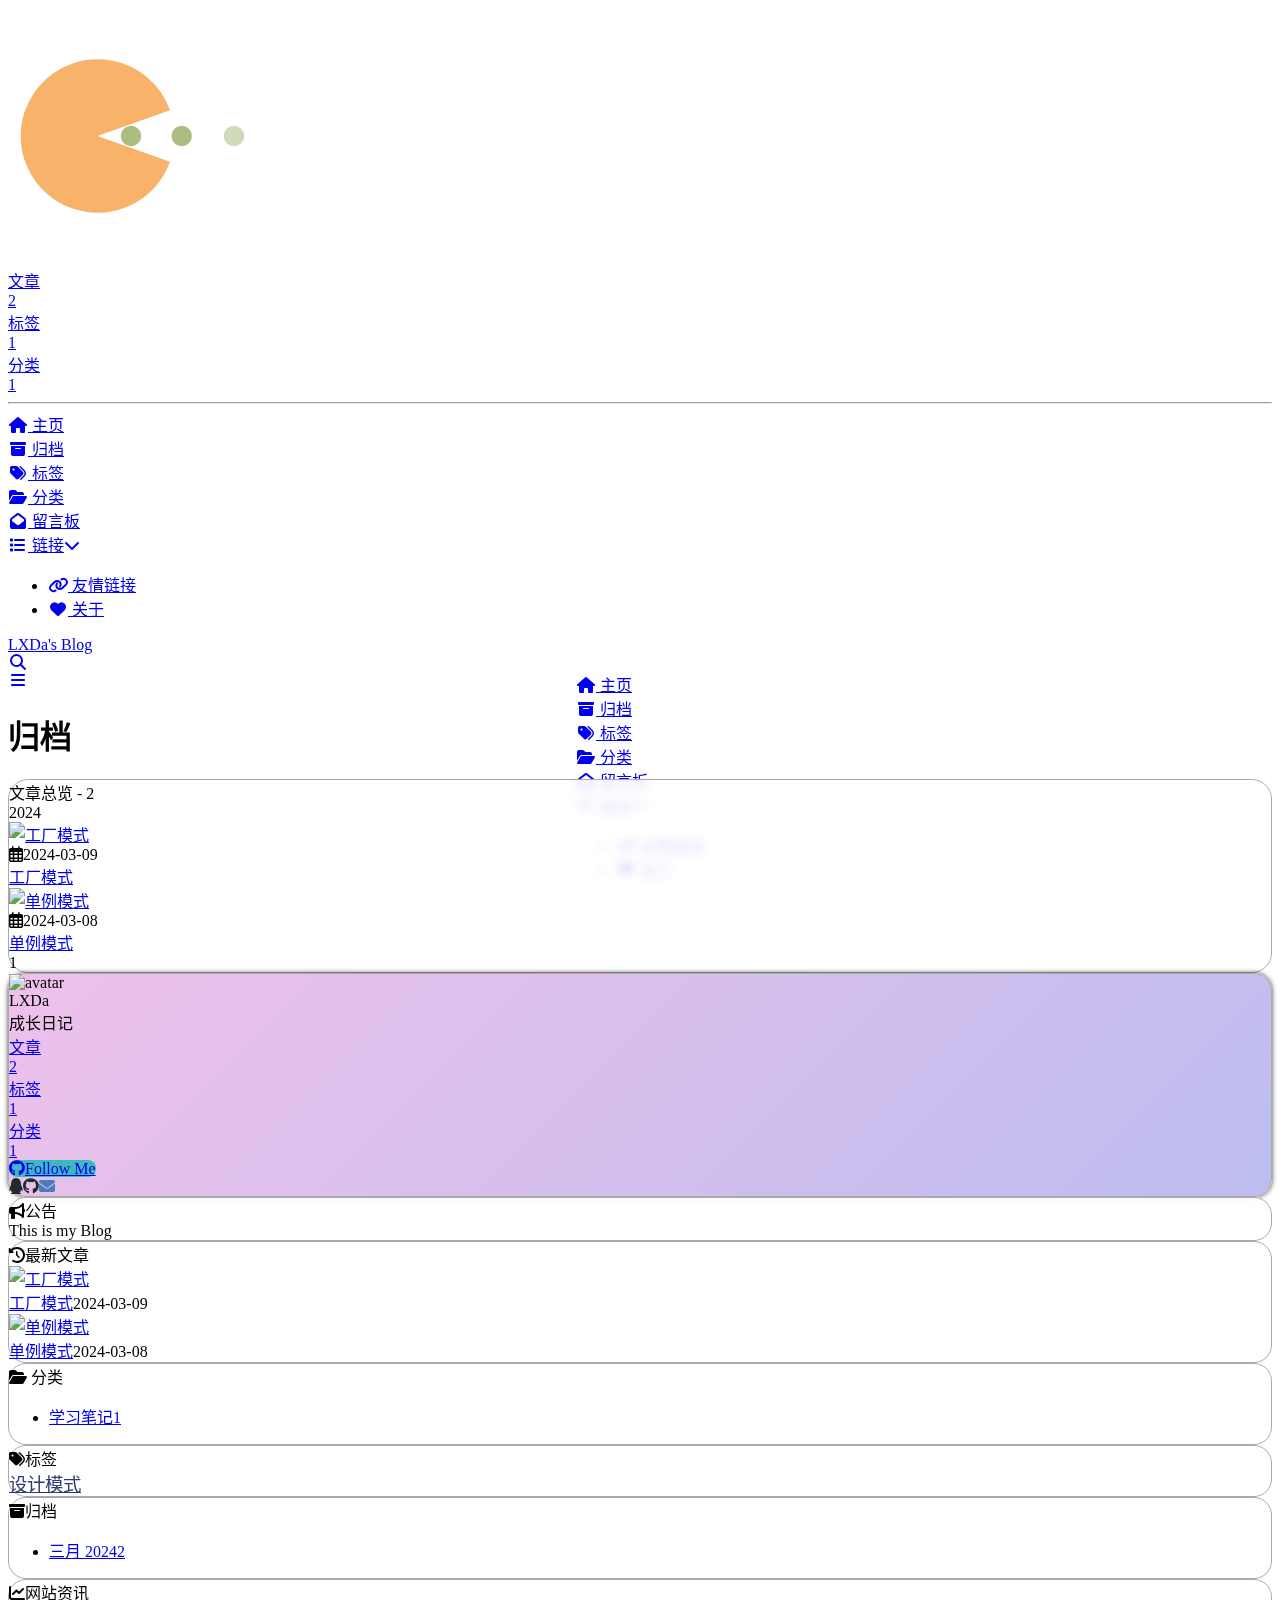
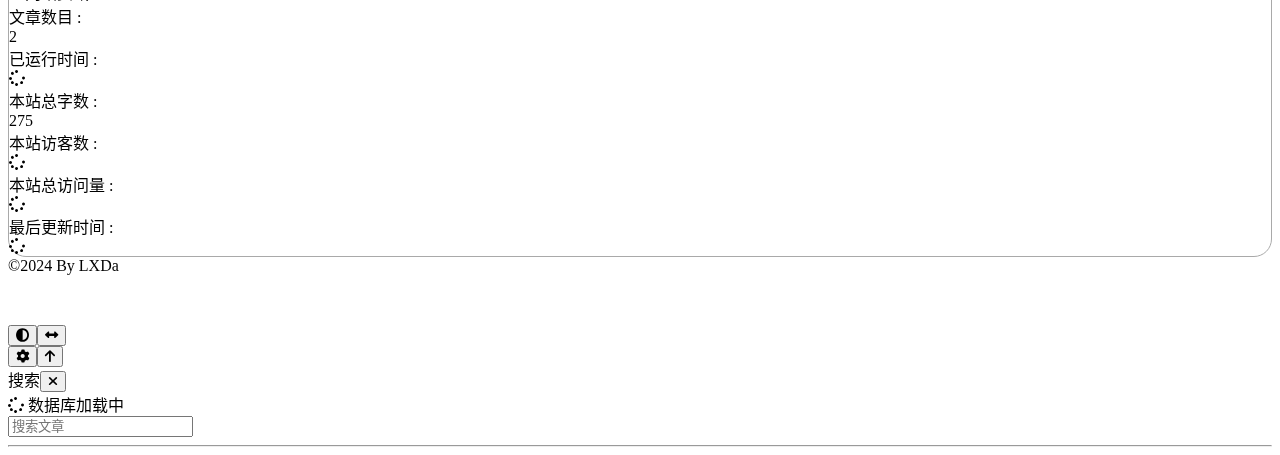
==== archives/index.html @ 8b488f19 "Site updated: 2024-03-10 10:13:43" ====
<!DOCTYPE html><html lang="zh-CN" data-theme="light"><head><meta charset="UTF-8"><meta http-equiv="X-UA-Compatible" content="IE=edge"><meta name="viewport" content="width=device-width, initial-scale=1.0,viewport-fit=cover"><title>归档 | LXDa's  Blog</title><meta name="author" content="LXDa"><meta name="copyright" content="LXDa"><meta name="format-detection" content="telephone=no"><meta name="theme-color" content="#ffffff"><meta name="description" content="成长日记">
<meta property="og:type" content="website">
<meta property="og:title" content="归档">
<meta property="og:url" content="https://lxdaa-blog.github.io/LXDaa-Blog.github.io/archives/index.html">
<meta property="og:site_name" content="LXDa&#39;s  Blog">
<meta property="og:description" content="成长日记">
<meta property="og:locale" content="zh_CN">
<meta property="og:image" content="https://lxdaa-blog.github.io/LXDaa-Blog.github.io/imgs/%E5%A4%B4%E5%83%8F.jpg">
<meta property="article:author" content="LXDa">
<meta property="article:tag" content="博客">
<meta name="twitter:card" content="summary">
<meta name="twitter:image" content="https://lxdaa-blog.github.io/LXDaa-Blog.github.io/imgs/%E5%A4%B4%E5%83%8F.jpg"><link rel="shortcut icon" href="/LXDaa-Blog.github.io/img/favicon.png"><link rel="canonical" href="https://lxdaa-blog.github.io/LXDaa-Blog.github.io/archives/index.html"><link rel="preconnect" href="//cdn.jsdelivr.net"/><link rel="preconnect" href="//fonts.googleapis.com" crossorigin=""/><link rel="preconnect" href="//busuanzi.ibruce.info"/><meta/><link rel="stylesheet" href="/LXDaa-Blog.github.io/css/index.css?v=4.13.0"><link rel="stylesheet" href="https://cdn.jsdelivr.net/npm/@fortawesome/fontawesome-free@6.5.1/css/all.min.css"><link rel="stylesheet" href="https://cdn.jsdelivr.net/npm/@fancyapps/ui@5.0.33/dist/fancybox/fancybox.min.css" media="print" onload="this.media='all'"><link rel="stylesheet" href="https://fonts.googleapis.com/css?family=Titillium+Web&amp;display=swap" media="print" onload="this.media='all'"><script>const GLOBAL_CONFIG = {
  root: '/LXDaa-Blog.github.io/',
  algolia: undefined,
  localSearch: {"path":"/LXDaa-Blog.github.io/search.xml","preload":true,"top_n_per_article":1,"unescape":false,"languages":{"hits_empty":"找不到您查询的内容：${query}","hits_stats":"共找到 ${hits} 篇文章"}},
  translate: undefined,
  noticeOutdate: undefined,
  highlight: {"plugin":"highlight.js","highlightCopy":true,"highlightLang":true,"highlightHeightLimit":200},
  copy: {
    success: '复制成功',
    error: '复制错误',
    noSupport: '浏览器不支持'
  },
  relativeDate: {
    homepage: true,
    post: true
  },
  runtime: '天',
  dateSuffix: {
    just: '刚刚',
    min: '分钟前',
    hour: '小时前',
    day: '天前',
    month: '个月前'
  },
  copyright: {"limitCount":50,"languages":{"author":"作者: LXDa","link":"链接: ","source":"来源: LXDa's  Blog","info":"著作权归作者所有。商业转载请联系作者获得授权，非商业转载请注明出处。"}},
  lightbox: 'fancybox',
  Snackbar: undefined,
  infinitegrid: {
    js: 'https://cdn.jsdelivr.net/npm/@egjs/infinitegrid@4.11.1/dist/infinitegrid.min.js',
    buttonText: '加载更多'
  },
  isPhotoFigcaption: true,
  islazyload: false,
  isAnchor: false,
  percent: {
    toc: true,
    rightside: true,
  },
  autoDarkmode: false
}</script><script id="config-diff">var GLOBAL_CONFIG_SITE = {
  title: '归档',
  isPost: false,
  isHome: false,
  isHighlightShrink: false,
  isToc: false,
  postUpdate: '2024-03-10 10:13:40'
}</script><script>(win=>{
      win.saveToLocal = {
        set: (key, value, ttl) => {
          if (ttl === 0) return
          const now = Date.now()
          const expiry = now + ttl * 86400000
          const item = {
            value,
            expiry
          }
          localStorage.setItem(key, JSON.stringify(item))
        },
      
        get: key => {
          const itemStr = localStorage.getItem(key)
      
          if (!itemStr) {
            return undefined
          }
          const item = JSON.parse(itemStr)
          const now = Date.now()
      
          if (now > item.expiry) {
            localStorage.removeItem(key)
            return undefined
          }
          return item.value
        }
      }
    
      win.getScript = (url, attr = {}) => new Promise((resolve, reject) => {
        const script = document.createElement('script')
        script.src = url
        script.async = true
        script.onerror = reject
        script.onload = script.onreadystatechange = function() {
          const loadState = this.readyState
          if (loadState && loadState !== 'loaded' && loadState !== 'complete') return
          script.onload = script.onreadystatechange = null
          resolve()
        }

        Object.keys(attr).forEach(key => {
          script.setAttribute(key, attr[key])
        })

        document.head.appendChild(script)
      })
    
      win.getCSS = (url, id = false) => new Promise((resolve, reject) => {
        const link = document.createElement('link')
        link.rel = 'stylesheet'
        link.href = url
        if (id) link.id = id
        link.onerror = reject
        link.onload = link.onreadystatechange = function() {
          const loadState = this.readyState
          if (loadState && loadState !== 'loaded' && loadState !== 'complete') return
          link.onload = link.onreadystatechange = null
          resolve()
        }
        document.head.appendChild(link)
      })
    
      win.activateDarkMode = () => {
        document.documentElement.setAttribute('data-theme', 'dark')
        if (document.querySelector('meta[name="theme-color"]') !== null) {
          document.querySelector('meta[name="theme-color"]').setAttribute('content', '#0d0d0d')
        }
      }
      win.activateLightMode = () => {
        document.documentElement.setAttribute('data-theme', 'light')
        if (document.querySelector('meta[name="theme-color"]') !== null) {
          document.querySelector('meta[name="theme-color"]').setAttribute('content', '#ffffff')
        }
      }
      const t = saveToLocal.get('theme')
    
          const now = new Date()
          const hour = now.getHours()
          const isNight = hour <= 6 || hour >= 18
          if (t === undefined) isNight ? activateDarkMode() : activateLightMode()
          else if (t === 'light') activateLightMode()
          else activateDarkMode()
        
      const asideStatus = saveToLocal.get('aside-status')
      if (asideStatus !== undefined) {
        if (asideStatus === 'hide') {
          document.documentElement.classList.add('hide-aside')
        } else {
          document.documentElement.classList.remove('hide-aside')
        }
      }
    
      const detectApple = () => {
        if(/iPad|iPhone|iPod|Macintosh/.test(navigator.userAgent)){
          document.documentElement.classList.add('apple')
        }
      }
      detectApple()
    })(window)</script><link rel="stylesheet" href="/css/custom.css"><!-- hexo injector head_end start --><link rel="stylesheet" href="https://cdn.jsdelivr.net/gh/Zfour/Butterfly-double-row-display@1.00/cardlistpost.min.css"/>
<style>#recent-posts > .recent-post-item >.recent-post-info > .article-meta-wrap > .tags:before {content:"\A";
  white-space: pre;}#recent-posts > .recent-post-item >.recent-post-info > .article-meta-wrap > .tags > .article-meta__separator{display:none}</style>
<link rel="stylesheet" href="https://cdn.cbd.int/hexo-butterfly-clock-anzhiyu/lib/clock.min.css" /><link rel="stylesheet" href="https://www.fomal.cc/static/css/runtime.min.css" media="print" onload="this.media='all'"><link rel="stylesheet" href="https://npm.elemecdn.com/hexo-butterfly-swiper/lib/swiper.min.css" media="print" onload="this.media='all'"><link rel="stylesheet" href="https://npm.elemecdn.com/hexo-butterfly-swiper/lib/swiperstyle.css" media="print" onload="this.media='all'"><link rel="stylesheet" href="https://npm.elemecdn.com/hexo-butterfly-tag-plugins-plus@latest/lib/assets/font-awesome-animation.min.css" media="defer" onload="this.media='all'"><link rel="stylesheet" href="https://npm.elemecdn.com/hexo-butterfly-tag-plugins-plus@latest/lib/tag_plugins.css" media="defer" onload="this.media='all'"><script src="https://npm.elemecdn.com/hexo-butterfly-tag-plugins-plus@latest/lib/assets/carousel-touch.js"></script><link rel="stylesheet" href="https://npm.elemecdn.com/hexo-butterfly-wowjs/lib/animate.min.css" media="print" onload="this.media='screen'"><!-- hexo injector head_end end --><meta name="generator" content="Hexo 6.3.0"></head><body><div id="web_bg"></div><div id="sidebar"><div id="menu-mask"></div><div id="sidebar-menus"><div class="avatar-img is-center"><img src="/LXDaa-Blog.github.io/imgs/%E5%A4%B4%E5%83%8F.jpg" onerror="onerror=null;src='/img/friend_404.gif'" alt="avatar"/></div><div class="sidebar-site-data site-data is-center"><a href="/LXDaa-Blog.github.io/archives/"><div class="headline">文章</div><div class="length-num">2</div></a><a href="/LXDaa-Blog.github.io/tags/"><div class="headline">标签</div><div class="length-num">1</div></a><a href="/LXDaa-Blog.github.io/categories/"><div class="headline">分类</div><div class="length-num">1</div></a></div><hr class="custom-hr"/><div class="menus_items"><div class="menus_item"><a class="site-page" href="/LXDaa-Blog.github.io/"><i class="fa-fw fas fa-home"></i><span> 主页</span></a></div><div class="menus_item"><a class="site-page" href="/LXDaa-Blog.github.io/archives/"><i class="fa-fw fas fa-archive"></i><span> 归档</span></a></div><div class="menus_item"><a class="site-page" href="/LXDaa-Blog.github.io/tags/"><i class="fa-fw fas fa-tags"></i><span> 标签</span></a></div><div class="menus_item"><a class="site-page" href="/LXDaa-Blog.github.io/categories/"><i class="fa-fw fas fa-folder-open"></i><span> 分类</span></a></div><div class="menus_item"><a class="site-page" href="/LXDaa-Blog.github.io/comments/"><i class="fa-fw fas fa-envelope-open"></i><span> 留言板</span></a></div><div class="menus_item"><a class="site-page group hide" href="javascript:void(0);"><i class="fa-fw fas fa-list"></i><span> 链接</span><i class="fas fa-chevron-down"></i></a><ul class="menus_item_child"><li><a class="site-page child" href="/LXDaa-Blog.github.io/link/"><i class="fa-fw fas fa-link"></i><span> 友情链接</span></a></li><li><a class="site-page child" href="/LXDaa-Blog.github.io/about/"><i class="fa-fw fas fa-heart"></i><span> 关于</span></a></li></ul></div></div></div></div><div class="page" id="body-wrap"><header class="not-home-page" id="page-header" style="background-image: url('/LXDaa-Blog.github.io/imgs/homepage.png')"><nav id="nav"><span id="blog-info"><a href="/LXDaa-Blog.github.io/" title="LXDa's  Blog"><span class="site-name">LXDa's  Blog</span></a></span><div id="menus"><div id="search-button"><a class="site-page social-icon search" href="javascript:void(0);"><i class="fas fa-search fa-fw"></i><!--span=' '+_p('search.title')--></a></div><div class="menus_items"><div class="menus_item"><a class="site-page" href="/LXDaa-Blog.github.io/"><i class="fa-fw fas fa-home"></i><span> 主页</span></a></div><div class="menus_item"><a class="site-page" href="/LXDaa-Blog.github.io/archives/"><i class="fa-fw fas fa-archive"></i><span> 归档</span></a></div><div class="menus_item"><a class="site-page" href="/LXDaa-Blog.github.io/tags/"><i class="fa-fw fas fa-tags"></i><span> 标签</span></a></div><div class="menus_item"><a class="site-page" href="/LXDaa-Blog.github.io/categories/"><i class="fa-fw fas fa-folder-open"></i><span> 分类</span></a></div><div class="menus_item"><a class="site-page" href="/LXDaa-Blog.github.io/comments/"><i class="fa-fw fas fa-envelope-open"></i><span> 留言板</span></a></div><div class="menus_item"><a class="site-page group hide" href="javascript:void(0);"><i class="fa-fw fas fa-list"></i><span> 链接</span><i class="fas fa-chevron-down"></i></a><ul class="menus_item_child"><li><a class="site-page child" href="/LXDaa-Blog.github.io/link/"><i class="fa-fw fas fa-link"></i><span> 友情链接</span></a></li><li><a class="site-page child" href="/LXDaa-Blog.github.io/about/"><i class="fa-fw fas fa-heart"></i><span> 关于</span></a></li></ul></div></div><div id="toggle-menu"><a class="site-page" href="javascript:void(0);"><i class="fas fa-bars fa-fw"></i></a></div></div></nav><div id="page-site-info"><h1 id="site-title">归档</h1></div></header><main class="layout" id="content-inner"><div id="archive"><div class="article-sort-title">文章总览 - 2</div><div class="article-sort"><div class="article-sort-item year">2024</div><div class="article-sort-item"><a class="article-sort-item-img" href="/LXDaa-Blog.github.io/2024/03/09/%E5%B7%A5%E5%8E%82%E6%A8%A1%E5%BC%8F/" title="工厂模式"><img src="/LXDaa-Blog.github.io/imgs/cover/3.jpg" alt="工厂模式" onerror="this.onerror=null;this.src='/LXDaa-Blog.github.io/img/404.jpg'"></a><div class="article-sort-item-info"><div class="article-sort-item-time"><i class="far fa-calendar-alt"></i><time class="post-meta-date-created" datetime="2024-03-09T00:00:00.000Z" title="发表于 2024-03-09 08:00:00">2024-03-09</time></div><a class="article-sort-item-title" href="/LXDaa-Blog.github.io/2024/03/09/%E5%B7%A5%E5%8E%82%E6%A8%A1%E5%BC%8F/" title="工厂模式">工厂模式</a></div></div><div class="article-sort-item"><a class="article-sort-item-img" href="/LXDaa-Blog.github.io/2024/03/08/%E5%8D%95%E4%BE%8B%E6%A8%A1%E5%BC%8F/" title="单例模式"><img src="/LXDaa-Blog.github.io/imgs/cover/1.jpg" alt="单例模式" onerror="this.onerror=null;this.src='/LXDaa-Blog.github.io/img/404.jpg'"></a><div class="article-sort-item-info"><div class="article-sort-item-time"><i class="far fa-calendar-alt"></i><time class="post-meta-date-created" datetime="2024-03-08T00:00:00.000Z" title="发表于 2024-03-08 08:00:00">2024-03-08</time></div><a class="article-sort-item-title" href="/LXDaa-Blog.github.io/2024/03/08/%E5%8D%95%E4%BE%8B%E6%A8%A1%E5%BC%8F/" title="单例模式">单例模式</a></div></div></div><nav id="pagination"><div class="pagination"><span class="page-number current">1</span></div></nav></div><div class="aside-content" id="aside-content"><div class="card-widget card-info"><div class="is-center"><div class="avatar-img"><img src="/LXDaa-Blog.github.io/imgs/%E5%A4%B4%E5%83%8F.jpg" onerror="this.onerror=null;this.src='/LXDaa-Blog.github.io/img/friend_404.gif'" alt="avatar"/></div><div class="author-info__name">LXDa</div><div class="author-info__description">成长日记</div></div><div class="card-info-data site-data is-center"><a href="/LXDaa-Blog.github.io/archives/"><div class="headline">文章</div><div class="length-num">2</div></a><a href="/LXDaa-Blog.github.io/tags/"><div class="headline">标签</div><div class="length-num">1</div></a><a href="/LXDaa-Blog.github.io/categories/"><div class="headline">分类</div><div class="length-num">1</div></a></div><a id="card-info-btn" target="_blank" rel="noopener" href="https://github.com/xxxxxx"><i class="fab fa-github"></i><span>Follow Me</span></a><div class="card-info-social-icons is-center"><a class="social-icon" href="https://github.com/xxxxx" target="_blank" title="QQ"><i class="fa-brands fa-qq" style="color: #24292e;"></i></a><a class="social-icon" href="https://github.com/xxxxx" target="_blank" title="Github"><i class="fab fa-github" style="color: #24292e;"></i></a><a class="social-icon" href="mailto:xxxxxx@gmail.com" target="_blank" title="Email"><i class="fas fa-envelope" style="color: #4a7dbe;"></i></a></div></div><div class="card-widget card-announcement"><div class="item-headline"><i class="fas fa-bullhorn fa-shake"></i><span>公告</span></div><div class="announcement_content">This is my Blog</div></div><div class="sticky_layout"><div class="card-widget card-recent-post"><div class="item-headline"><i class="fas fa-history"></i><span>最新文章</span></div><div class="aside-list"><div class="aside-list-item"><a class="thumbnail" href="/LXDaa-Blog.github.io/2024/03/09/%E5%B7%A5%E5%8E%82%E6%A8%A1%E5%BC%8F/" title="工厂模式"><img src="/LXDaa-Blog.github.io/imgs/cover/3.jpg" onerror="this.onerror=null;this.src='/LXDaa-Blog.github.io/img/404.jpg'" alt="工厂模式"/></a><div class="content"><a class="title" href="/LXDaa-Blog.github.io/2024/03/09/%E5%B7%A5%E5%8E%82%E6%A8%A1%E5%BC%8F/" title="工厂模式">工厂模式</a><time datetime="2024-03-09T00:00:00.000Z" title="发表于 2024-03-09 08:00:00">2024-03-09</time></div></div><div class="aside-list-item"><a class="thumbnail" href="/LXDaa-Blog.github.io/2024/03/08/%E5%8D%95%E4%BE%8B%E6%A8%A1%E5%BC%8F/" title="单例模式"><img src="/LXDaa-Blog.github.io/imgs/cover/1.jpg" onerror="this.onerror=null;this.src='/LXDaa-Blog.github.io/img/404.jpg'" alt="单例模式"/></a><div class="content"><a class="title" href="/LXDaa-Blog.github.io/2024/03/08/%E5%8D%95%E4%BE%8B%E6%A8%A1%E5%BC%8F/" title="单例模式">单例模式</a><time datetime="2024-03-08T00:00:00.000Z" title="发表于 2024-03-08 08:00:00">2024-03-08</time></div></div></div></div><div class="card-widget card-categories"><div class="item-headline">
            <i class="fas fa-folder-open"></i>
            <span>分类</span>
            
            </div>
            <ul class="card-category-list" id="aside-cat-list">
            <li class="card-category-list-item "><a class="card-category-list-link" href="/LXDaa-Blog.github.io/categories/%E5%AD%A6%E4%B9%A0%E7%AC%94%E8%AE%B0/"><span class="card-category-list-name">学习笔记</span><span class="card-category-list-count">1</span></a></li>
            </ul></div><div class="card-widget card-tags"><div class="item-headline"><i class="fas fa-tags"></i><span>标签</span></div><div class="card-tag-cloud"><a href="/LXDaa-Blog.github.io/tags/%E8%AE%BE%E8%AE%A1%E6%A8%A1%E5%BC%8F/" style="font-size: 1.15em; color: rgb(46, 56, 117)">设计模式</a></div></div><div class="card-widget card-archives"><div class="item-headline"><i class="fas fa-archive"></i><span>归档</span></div><ul class="card-archive-list"><li class="card-archive-list-item"><a class="card-archive-list-link" href="/LXDaa-Blog.github.io/archives/2024/03/"><span class="card-archive-list-date">三月 2024</span><span class="card-archive-list-count">2</span></a></li></ul></div><div class="card-widget card-webinfo"><div class="item-headline"><i class="fas fa-chart-line"></i><span>网站资讯</span></div><div class="webinfo"><div class="webinfo-item"><div class="item-name">文章数目 :</div><div class="item-count">2</div></div><div class="webinfo-item"><div class="item-name">已运行时间 :</div><div class="item-count" id="runtimeshow" data-publishDate="2024-03-07T16:00:00.000Z"><i class="fa-solid fa-spinner fa-spin"></i></div></div><div class="webinfo-item"><div class="item-name">本站总字数 :</div><div class="item-count">275</div></div><div class="webinfo-item"><div class="item-name">本站访客数 :</div><div class="item-count" id="busuanzi_value_site_uv"><i class="fa-solid fa-spinner fa-spin"></i></div></div><div class="webinfo-item"><div class="item-name">本站总访问量 :</div><div class="item-count" id="busuanzi_value_site_pv"><i class="fa-solid fa-spinner fa-spin"></i></div></div><div class="webinfo-item"><div class="item-name">最后更新时间 :</div><div class="item-count" id="last-push-date" data-lastPushDate="2024-03-10T02:13:40.676Z"><i class="fa-solid fa-spinner fa-spin"></i></div></div></div></div></div></div></main><footer id="footer"><div id="footer-wrap"><div class="copyright">&copy;2024 By LXDa</div></div></footer></div><div id="rightside"><div id="rightside-config-hide"><button id="darkmode" type="button" title="浅色和深色模式转换"><i class="fas fa-adjust"></i></button><button id="hide-aside-btn" type="button" title="单栏和双栏切换"><i class="fas fa-arrows-alt-h"></i></button></div><div id="rightside-config-show"><button id="rightside-config" type="button" title="设置"><i class="fas fa-cog fa-spin"></i></button><button id="go-up" type="button" title="回到顶部"><span class="scroll-percent"></span><i class="fas fa-arrow-up"></i></button></div></div><div><script src="/LXDaa-Blog.github.io/js/utils.js?v=4.13.0"></script><script src="/LXDaa-Blog.github.io/js/main.js?v=4.13.0"></script><script src="https://cdn.jsdelivr.net/npm/@fancyapps/ui@5.0.33/dist/fancybox/fancybox.umd.min.js"></script><script src="https://cdn.jsdelivr.net/npm/instant.page@5.2.0/instantpage.min.js" type="module"></script><script>function panguFn () {
  if (typeof pangu === 'object') pangu.autoSpacingPage()
  else {
    getScript('https://cdn.jsdelivr.net/npm/pangu@4.0.7/dist/browser/pangu.min.js')
      .then(() => {
        pangu.autoSpacingPage()
      })
  }
}

function panguInit () {
  if (false){
    GLOBAL_CONFIG_SITE.isPost && panguFn()
  } else {
    panguFn()
  }
}

document.addEventListener('DOMContentLoaded', panguInit)</script><div class="js-pjax"></div><canvas id="universe"></canvas><script defer src="/js/universe.js"></script><script id="canvas_nest" defer="defer" color="0,0,255" opacity="0.7" zIndex="-1" count="99" mobile="false" src="https://cdn.jsdelivr.net/npm/butterfly-extsrc@1.1.3/dist/canvas-nest.min.js"></script><script id="click-show-text" src="https://cdn.jsdelivr.net/npm/butterfly-extsrc@1.1.3/dist/click-show-text.min.js" data-mobile="false" data-text="富强,民主,文明,和谐,自由,平等,公正,法治,爱国,敬业,诚信,友善" data-fontsize="15px" data-random="false" async="async"></script><link rel="stylesheet" href="https://cdn.jsdelivr.net/npm/aplayer@1.10.1/dist/APlayer.min.css" media="print" onload="this.media='all'"><script src="https://cdn.jsdelivr.net/npm/aplayer@1.10.1/dist/APlayer.min.js"></script><script src="https://cdn.jsdelivr.net/npm/butterfly-extsrc@1.1.3/metingjs/dist/Meting.min.js"></script><script src="https://cdn.jsdelivr.net/npm/pjax@0.2.8/pjax.min.js"></script><script>let pjaxSelectors = ["head > title","#config-diff","#body-wrap","#rightside-config-hide","#rightside-config-show",".js-pjax"]

var pjax = new Pjax({
  elements: 'a:not([target="_blank"])',
  selectors: pjaxSelectors,
  cacheBust: false,
  analytics: false,
  scrollRestoration: false
})

document.addEventListener('pjax:send', function () {

  // removeEventListener
  btf.removeGlobalFnEvent('pjax')
  btf.removeGlobalFnEvent('themeChange')

  document.getElementById('rightside').classList.remove('rightside-show')
  
  if (window.aplayers) {
    for (let i = 0; i < window.aplayers.length; i++) {
      if (!window.aplayers[i].options.fixed) {
        window.aplayers[i].destroy()
      }
    }
  }

  typeof typed === 'object' && typed.destroy()

  //reset readmode
  const $bodyClassList = document.body.classList
  $bodyClassList.contains('read-mode') && $bodyClassList.remove('read-mode')

  typeof disqusjs === 'object' && disqusjs.destroy()
})

document.addEventListener('pjax:complete', function () {
  window.refreshFn()

  document.querySelectorAll('script[data-pjax]').forEach(item => {
    const newScript = document.createElement('script')
    const content = item.text || item.textContent || item.innerHTML || ""
    Array.from(item.attributes).forEach(attr => newScript.setAttribute(attr.name, attr.value))
    newScript.appendChild(document.createTextNode(content))
    item.parentNode.replaceChild(newScript, item)
  })

  GLOBAL_CONFIG.islazyload && window.lazyLoadInstance.update()

  typeof panguInit === 'function' && panguInit()

  // google analytics
  typeof gtag === 'function' && gtag('config', '', {'page_path': window.location.pathname});

  // baidu analytics
  typeof _hmt === 'object' && _hmt.push(['_trackPageview',window.location.pathname]);

  typeof loadMeting === 'function' && document.getElementsByClassName('aplayer').length && loadMeting()

  // prismjs
  typeof Prism === 'object' && Prism.highlightAll()
})

document.addEventListener('pjax:error', e => {
  if (e.request.status === 404) {
    pjax.loadUrl('/LXDaa-Blog.github.io/404.html')
  }
})</script><script async data-pjax src="//busuanzi.ibruce.info/busuanzi/2.3/busuanzi.pure.mini.js"></script><div id="local-search"><div class="search-dialog"><nav class="search-nav"><span class="search-dialog-title">搜索</span><span id="loading-status"></span><button class="search-close-button"><i class="fas fa-times"></i></button></nav><div class="is-center" id="loading-database"><i class="fas fa-spinner fa-pulse"></i><span>  数据库加载中</span></div><div class="search-wrap"><div id="local-search-input"><div class="local-search-box"><input class="local-search-box--input" placeholder="搜索文章" type="text"/></div></div><hr/><div id="local-search-results"></div><div id="local-search-stats-wrap"></div></div></div><div id="search-mask"></div><script src="/LXDaa-Blog.github.io/js/search/local-search.js?v=4.13.0"></script></div></div><!-- hexo injector body_end start --> <script data-pjax>if(document.getElementById('recent-posts') && (location.pathname ==='/'|| '/' ==='all')){
    var parent = document.getElementById('recent-posts');
    var child = '<div class="recent-post-item" style="width:100%;height: auto"><div id="catalog_magnet"><div class="magnet_item"><a class="magnet_link" href="https://lxdaa-blog.github.io/LXDaa-Blog.github.io/categories/学习笔记/"><div class="magnet_link_context" style=""><span style="font-weight:500;flex:1">📚 LXDaの学习笔记 (1)</span><span style="padding:0px 4px;border-radius: 8px;"><i class="fas fa-arrow-circle-right"></i></span></div></a></div><div class="magnet_item" style="visibility: hidden"></div><div class="magnet_item" style="visibility: hidden"></div><a class="magnet_link_more"  href="https://lxdaa-blog.github.io/LXDaa-Blog.github.io/categories" style="flex:1;text-align: center;margin-bottom: 10px;">查看更多...</a></div></div>';
    console.log('已挂载magnet')
    parent.insertAdjacentHTML("afterbegin",child)}
     </script><style>#catalog_magnet{flex-wrap: wrap;display: flex;width:100%;justify-content:space-between;padding: 10px 10px 0 10px;align-content: flex-start;}.magnet_item{flex-basis: calc(33.333333333333336% - 5px);background: #f2f2f2;margin-bottom: 10px;border-radius: 8px;transition: all 0.2s ease-in-out;}.magnet_item:hover{background: #b30070}.magnet_link_more{color:#555}.magnet_link{color:black}.magnet_link:hover{color:white}@media screen and (max-width: 600px) {.magnet_item {flex-basis: 100%;}}.magnet_link_context{display:flex;padding: 10px;font-size:16px;transition: all 0.2s ease-in-out;}.magnet_link_context:hover{padding: 10px 20px;}</style>
    <style></style><script data-pjax>
  function butterfly_clock_anzhiyu_injector_config(){
    var parent_div_git = document.getElementsByClassName('sticky_layout')[0];
    var item_html = '<div class="card-widget card-clock"><div class="card-glass"><div class="card-background"><div class="card-content"><div id="hexo_electric_clock"><img class="entered loading" id="card-clock-loading" src="https://cdn.cbd.int/hexo-butterfly-clock-anzhiyu/lib/loading.gif" style="height: 120px; width: 100%;" data-ll-status="loading"/></div></div></div></div></div>';
    console.log('已挂载butterfly_clock_anzhiyu')
    if(parent_div_git) {
      parent_div_git.insertAdjacentHTML("afterbegin",item_html)
    }
  }
  var elist = 'null'.split(',');
  var cpage = location.pathname;
  var epage = '/';
  var qweather_key = '67f9a432909b4214a7e652d215a75445';
  var gaud_map_key = '8b33c382745e95bb3d3140c4f9f5fd67';
  var baidu_ak_key = 'undefined';
  var flag = 0;
  var clock_rectangle = '113.34532,23.15624';
  var clock_default_rectangle_enable = 'false';

  for (var i=0;i<elist.length;i++){
    if (cpage.includes(elist[i])){
      flag++;
    }
  }

  if ((epage ==='all')&&(flag == 0)){
    butterfly_clock_anzhiyu_injector_config();
  }
  else if (epage === cpage){
    butterfly_clock_anzhiyu_injector_config();
  }
  </script><script src="https://widget.qweather.net/simple/static/js/he-simple-common.js?v=2.0"></script><script data-pjax src="https://cdn.cbd.int/hexo-butterfly-clock-anzhiyu/lib/clock.min.js"></script><script data-pjax>
  function butterfly_footer_beautify_injector_config(){
    var parent_div_git = document.getElementById('footer-wrap');
    var item_html = '<div id="workboard"></div><p id="ghbdages"><a class="github-badge" target="_blank" href="https://hexo.io/" style="margin-inline:5px" data-title="博客框架为Hexo_v6.2.0" title=""><img src="https://img.shields.io/badge/Frame-Hexo-blue?style=flat&amp;logo=hexo" alt=""/></a><a class="github-badge" target="_blank" href="https://butterfly.js.org/" style="margin-inline:5px" data-title="主题版本Butterfly_v4.3.1" title=""><img src="https://img.shields.io/badge/Theme-Butterfly-6513df?style=flat&amp;logo=bitdefender" alt=""/></a><a class="github-badge" target="_blank" href="https://vercel.com/" style="margin-inline:5px" data-title="本站采用多线部署，主线路托管于Vercel" title=""><img src="https://img.shields.io/badge/Hosted-Vercel-brightgreen?style=flat&amp;logo=Vercel" alt=""/></a><a class="github-badge" target="_blank" href="https://dashboard.4everland.org/" style="margin-inline:5px" data-title="本站采用多线部署，备用线路托管于4EVERLAND" title=""><img src="https://img.shields.io/badge/Hosted-4EVERLAND-22DDDD?style=flat&amp;logo=IPFS" alt=""/></a><a class="github-badge" target="_blank" href="https://github.com/" style="margin-inline:5px" data-title="本站项目由Github托管" title=""><img src="https://img.shields.io/badge/Source-Github-d021d6?style=flat&amp;logo=GitHub" alt=""/></a><a class="github-badge" target="_blank" href="http://creativecommons.org/licenses/by-nc-sa/4.0/" style="margin-inline:5px" data-title="本站采用知识共享署名-非商业性使用-相同方式共享4.0国际许可协议进行许可" title=""><img src="https://img.shields.io/badge/Copyright-BY--NC--SA%204.0-d42328?style=flat&amp;logo=Claris" alt=""/></a></p>';
    console.log('已挂载butterfly_footer_beautify')
    parent_div_git.insertAdjacentHTML("beforeend",item_html)
    }
  var elist = 'null'.split(',');
  var cpage = location.pathname;
  var epage = 'all';
  var flag = 0;

  for (var i=0;i<elist.length;i++){
    if (cpage.includes(elist[i])){
      flag++;
    }
  }

  if ((epage ==='all')&&(flag == 0)){
    butterfly_footer_beautify_injector_config();
  }
  else if (epage === cpage){
    butterfly_footer_beautify_injector_config();
  }
  </script><script async src="/LXDaa-Blog.github.io/js/runtime.js"></script><script data-pjax>
  function butterfly_swiper_injector_config(){
    var parent_div_git = document.getElementById('recent-posts');
    var item_html = '<div class="recent-post-item" style="height: auto;width: 100%"><div class="blog-slider swiper-container-fade swiper-container-horizontal" id="swiper_container"><div class="blog-slider__wrp swiper-wrapper" style="transition-duration: 0ms;"><div class="blog-slider__item swiper-slide" style="width: 750px; opacity: 1; transform: translate3d(0px, 0px, 0px); transition-duration: 0ms;"><a class="blog-slider__img" onclick="pjax.loadUrl(&quot;2024/03/08/单例模式/&quot;);" href="javascript:void(0);" alt=""><img width="48" height="48" src="/imgs/cover/1.jpg" alt="" onerror="this.src=https://unpkg.zhimg.com/akilar-candyassets/image/loading.gif; this.onerror = null;"/></a><div class="blog-slider__content"><span class="blog-slider__code">2024-03-08</span><a class="blog-slider__title" onclick="pjax.loadUrl(&quot;2024/03/08/单例模式/&quot;);" href="javascript:void(0);" alt="">单例模式</a><div class="blog-slider__text">单例模式的实现方式</div><a class="blog-slider__button" onclick="pjax.loadUrl(&quot;2024/03/08/单例模式/&quot;);" href="javascript:void(0);" alt="">详情       </a></div></div><div class="blog-slider__item swiper-slide" style="width: 750px; opacity: 1; transform: translate3d(0px, 0px, 0px); transition-duration: 0ms;"><a class="blog-slider__img" onclick="pjax.loadUrl(&quot;2024/03/09/工厂模式/&quot;);" href="javascript:void(0);" alt=""><img width="48" height="48" src="/imgs/cover/3.jpg" alt="" onerror="this.src=https://unpkg.zhimg.com/akilar-candyassets/image/loading.gif; this.onerror = null;"/></a><div class="blog-slider__content"><span class="blog-slider__code">2024-03-09</span><a class="blog-slider__title" onclick="pjax.loadUrl(&quot;2024/03/09/工厂模式/&quot;);" href="javascript:void(0);" alt="">工厂模式</a><div class="blog-slider__text">工厂模式的实现方式</div><a class="blog-slider__button" onclick="pjax.loadUrl(&quot;2024/03/09/工厂模式/&quot;);" href="javascript:void(0);" alt="">详情       </a></div></div></div><div class="blog-slider__pagination swiper-pagination-clickable swiper-pagination-bullets"></div></div></div>';
    console.log('已挂载butterfly_swiper')
    parent_div_git.insertAdjacentHTML("afterbegin",item_html)
    }
  var elist = 'undefined'.split(',');
  var cpage = location.pathname;
  var epage = '/';
  var flag = 0;

  for (var i=0;i<elist.length;i++){
    if (cpage.includes(elist[i])){
      flag++;
    }
  }

  if ((epage ==='all')&&(flag == 0)){
    butterfly_swiper_injector_config();
  }
  else if (epage === cpage){
    butterfly_swiper_injector_config();
  }
  </script><script defer src="https://npm.elemecdn.com/hexo-butterfly-swiper/lib/swiper.min.js"></script><script defer data-pjax src="https://npm.elemecdn.com/hexo-butterfly-swiper/lib/swiper_init.js"></script><script async src="//at.alicdn.com/t/font_2032782_8d5kxvn09md.js"></script><div class="js-pjax"><script async="async">var arr = document.getElementsByClassName('recent-post-item');
for(var i = 0;i<arr.length;i++){
    arr[i].classList.add('wow');
    arr[i].classList.add('animate__zoomIn');
    arr[i].setAttribute('data-wow-duration', '2s');
    arr[i].setAttribute('data-wow-delay', '1s');
    arr[i].setAttribute('data-wow-offset', '100');
    arr[i].setAttribute('data-wow-iteration', '1');
  }</script><script async="async">var arr = document.getElementsByClassName('card-widget');
for(var i = 0;i<arr.length;i++){
    arr[i].classList.add('wow');
    arr[i].classList.add('animate__zoomIn');
    arr[i].setAttribute('data-wow-duration', '');
    arr[i].setAttribute('data-wow-delay', '');
    arr[i].setAttribute('data-wow-offset', '');
    arr[i].setAttribute('data-wow-iteration', '');
  }</script></div><script defer src="https://npm.elemecdn.com/hexo-butterfly-wowjs/lib/wow.min.js"></script><script defer src="https://npm.elemecdn.com/hexo-butterfly-wowjs/lib/wow_init.js"></script><!-- hexo injector body_end end --></body></html>
---- css/custom.css ----
:root {
    --trans-light: rgba(255, 255, 255, 0.88);
    --trans-dark: rgba(25, 25, 25, 0.88);
    --border-style: 1px solid rgb(169, 169, 169);
    --backdrop-filter: blur(5px) saturate(150%);
}
/* 页脚与头图透明 */
#footer {
    background: transparent !important;
}
#page-header {
    background: transparent !important;
}

/* 白天模式遮罩透明 */
#footer::before {
    background: transparent !important;
}
#page-header::before {
    background: transparent !important;
}

/* 夜间模式遮罩透明 */
[data-theme="dark"] #footer::before {
    background: transparent !important;
}
[data-theme="dark"] #page-header::before {
    background: transparent !important;
}

/* 小冰分类分类磁铁黑夜模式适配 */
/* 一般状态 */
[data-theme="dark"] .magnet_link_context {
    background: #1e1e1e;
    color: antiquewhite;
}
/* 鼠标悬浮状态 */
[data-theme="dark"] .magnet_link_context:hover {
    background: #3ecdf1;
    color: #f2f2f2;
}

@font-face {
    /* 为载入的字体取名字(随意) */
    font-family: 'LXDa';
    /* 字体文件地址(相对或者绝对路径都可以) */
    src: url(/font/胡晓波男神体.otf);
    /* 定义加粗样式(加粗多少) */
    font-weight: normal;
    /* 定义字体样式(斜体/非斜体) */
    font-style: normal;
    /* 定义显示样式 */
    font-display: block;
}

/* 卡片翻页按钮居中 */
#pagination {
    width: 100%;
    margin: auto;
}
/*导航栏魔改*/
/* 一级菜单居中 */
#nav .menus_items {
    position: absolute !important;
    width: fit-content !important;
    left: 50% !important;
    transform: translateX(-50%) !important;
}
/* 子菜单横向展示 */
#nav .menus_items .menus_item:hover .menus_item_child {
    display: flex !important;
}
/* 这里的2是代表导航栏的第2个元素，即有子菜单的元素，可以按自己需求修改 */
.menus_items .menus_item:nth-child(2) .menus_item_child {
    left: -125px;
}

/* 日间模式不生效 */
[data-theme="light"] #site-name,
[data-theme="light"] #site-title,
[data-theme="light"] #site-subtitle,
[data-theme="light"] #post-info {
    animation: none;
}
/* 夜间模式生效 */
[data-theme="dark"] #site-name,
[data-theme="dark"] #site-title {
    animation: light_15px 10s linear infinite;
}
[data-theme="dark"] #site-subtitle {
    animation: light_10px 10s linear infinite;
}
[data-theme="dark"] #post-info {
    animation: light_5px 10s linear infinite;
}


/*黑夜霓虹灯*/
/* 关键帧描述 */
@keyframes light_15px {
    0% {
        text-shadow: #5636ed 0 0 15px;
    }
    12.5% {
        text-shadow: #11ee5e 0 0 15px;
    }
    25% {
        text-shadow: #f14747 0 0 15px;
    }
    37.5% {
        text-shadow: #f1a247 0 0 15px;
    }
    50% {
        text-shadow: #f1ee47 0 0 15px;
    }
    50% {
        text-shadow: #b347f1 0 0 15px;
    }
    62.5% {
        text-shadow: #002afa 0 0 15px;
    }
    75% {
        text-shadow: #ed709b 0 0 15px;
    }
    87.5% {
        text-shadow: #39c5bb 0 0 15px;
    }
    100% {
        text-shadow: #5636ed 0 0 15px;
    }
}

@keyframes light_10px {
    0% {
        text-shadow: #5636ed 0 0 10px;
    }
    12.5% {
        text-shadow: #11ee5e 0 0 10px;
    }
    25% {
        text-shadow: #f14747 0 0 10px;
    }
    37.5% {
        text-shadow: #f1a247 0 0 10px;
    }
    50% {
        text-shadow: #f1ee47 0 0 10px;
    }
    50% {
        text-shadow: #b347f1 0 0 10px;
    }
    62.5% {
        text-shadow: #002afa 0 0 10px;
    }
    75% {
        text-shadow: #ed709b 0 0 10px;
    }
    87.5% {
        text-shadow: #39c5bb 0 0 10px;
    }
    100% {
        text-shadow: #5636ed 0 0 10px;
    }
}

@keyframes light_5px {
    0% {
        text-shadow: #5636ed 0 0 5px;
    }
    12.5% {
        text-shadow: #11ee5e 0 0 5px;
    }
    25% {
        text-shadow: #f14747 0 0 5px;
    }
    37.5% {
        text-shadow: #f1a247 0 0 15px;
    }
    50% {
        text-shadow: #f1ee47 0 0 5px;
    }
    50% {
        text-shadow: #b347f1 0 0 5px;
    }
    62.5% {
        text-shadow: #002afa 0 0 5px;
    }
    75% {
        text-shadow: #ed709b 0 0 5px;
    }
    87.5% {
        text-shadow: #39c5bb 0 0 5px;
    }
    100% {
        text-shadow: #5636ed 0 0 5px;
    }
}


/* 背景宇宙星光  */
#universe{
    display: block;
    position: fixed;
    margin: 0;
    padding: 0;
    border: 0;
    outline: 0;
    left: 0;
    top: 0;
    width: 100%;
    height: 100%;
    pointer-events: none;
    /* 这个是调置顶的优先级的，-1在文章页下面，背景上面，个人推荐这种 */
    z-index: -1;
}

/* 侧边栏个人信息卡片动态渐变色 */
#aside-content > .card-widget.card-info {
    background: linear-gradient(
            -45deg,
            #e8d8b9,
            #eccec5,
            #a3e9eb,
            #bdbdf0,
            #eec1ea
    );
    box-shadow: 0 0 5px rgb(66, 68, 68);
    position: relative;
    background-size: 400% 400%;
    -webkit-animation: Gradient 10s ease infinite;
    -moz-animation: Gradient 10s ease infinite;
    animation: Gradient 10s ease infinite !important;
}
@-webkit-keyframes Gradient {
    0% {
        background-position: 0% 50%;
    }
    50% {
        background-position: 100% 50%;
    }
    100% {
        background-position: 0% 50%;
    }
}
@-moz-keyframes Gradient {
    0% {
        background-position: 0% 50%;
    }
    50% {
        background-position: 100% 50%;
    }
    100% {
        background-position: 0% 50%;
    }
}
@keyframes Gradient {
    0% {
        background-position: 0% 50%;
    }
    50% {
        background-position: 100% 50%;
    }
    100% {
        background-position: 0% 50%;
    }
}
/*个人卡片渐变*/
/* 黑夜模式适配 */
[data-theme="dark"] #aside-content > .card-widget.card-info {
    background: #191919ee;
}

/* 个人信息Follow me按钮 */
#aside-content > .card-widget.card-info > #card-info-btn {
    background-color: #3eb8be;
    border-radius: 8px;
}




/* 首页文章卡片 */
#recent-posts > .recent-post-item {
    background: var(--trans-light);
    backdrop-filter: var(--backdrop-filter);
    border-radius: 25px;
    border: var(--border-style);
}

/* 首页侧栏卡片 */
#aside-content .card-widget {
    background: var(--trans-light);
    backdrop-filter: var(--backdrop-filter);
    border-radius: 18px;
    border: var(--border-style);
}

/* 文章页、归档页、普通页面 */
div#post,
div#page,
div#archive {
    background: var(--trans-light);
    backdrop-filter: var(--backdrop-filter);
    border: var(--border-style);
    border-radius: 20px;
}

/* 导航栏 */
#page-header.nav-fixed #nav {
    background: rgba(255, 255, 255, 0.75);
    backdrop-filter: var(--backdrop-filter);
}

[data-theme="dark"] #page-header.nav-fixed #nav {
    background: rgba(0, 0, 0, 0.7) !important;
}

/* 夜间模式遮罩 */
[data-theme="dark"] #recent-posts > .recent-post-item,
[data-theme="dark"] #aside-content .card-widget,
[data-theme="dark"] div#post,
[data-theme="dark"] div#archive,
[data-theme="dark"] div#page {
    background: var(--trans-dark);
}


/* 夜间模式页脚页头遮罩透明 */
[data-theme="dark"] #footer::before {
    background: transparent !important;
}
[data-theme="dark"] #page-header::before {
    background: transparent !important;
}

/* 阅读模式 */
.read-mode #aside-content .card-widget {
    background: rgba(158, 204, 171, 0.5) !important;
}
.read-mode div#post {
    background: rgba(158, 204, 171, 0.5) !important;
}

/* 夜间模式下的阅读模式 */
[data-theme="dark"] .read-mode #aside-content .card-widget {
    background: rgba(25, 25, 25, 0.9) !important;
    color: #ffffff;
}
[data-theme="dark"] .read-mode div#post {
    background: rgba(25, 25, 25, 0.9) !important;
    color: #ffffff;
}
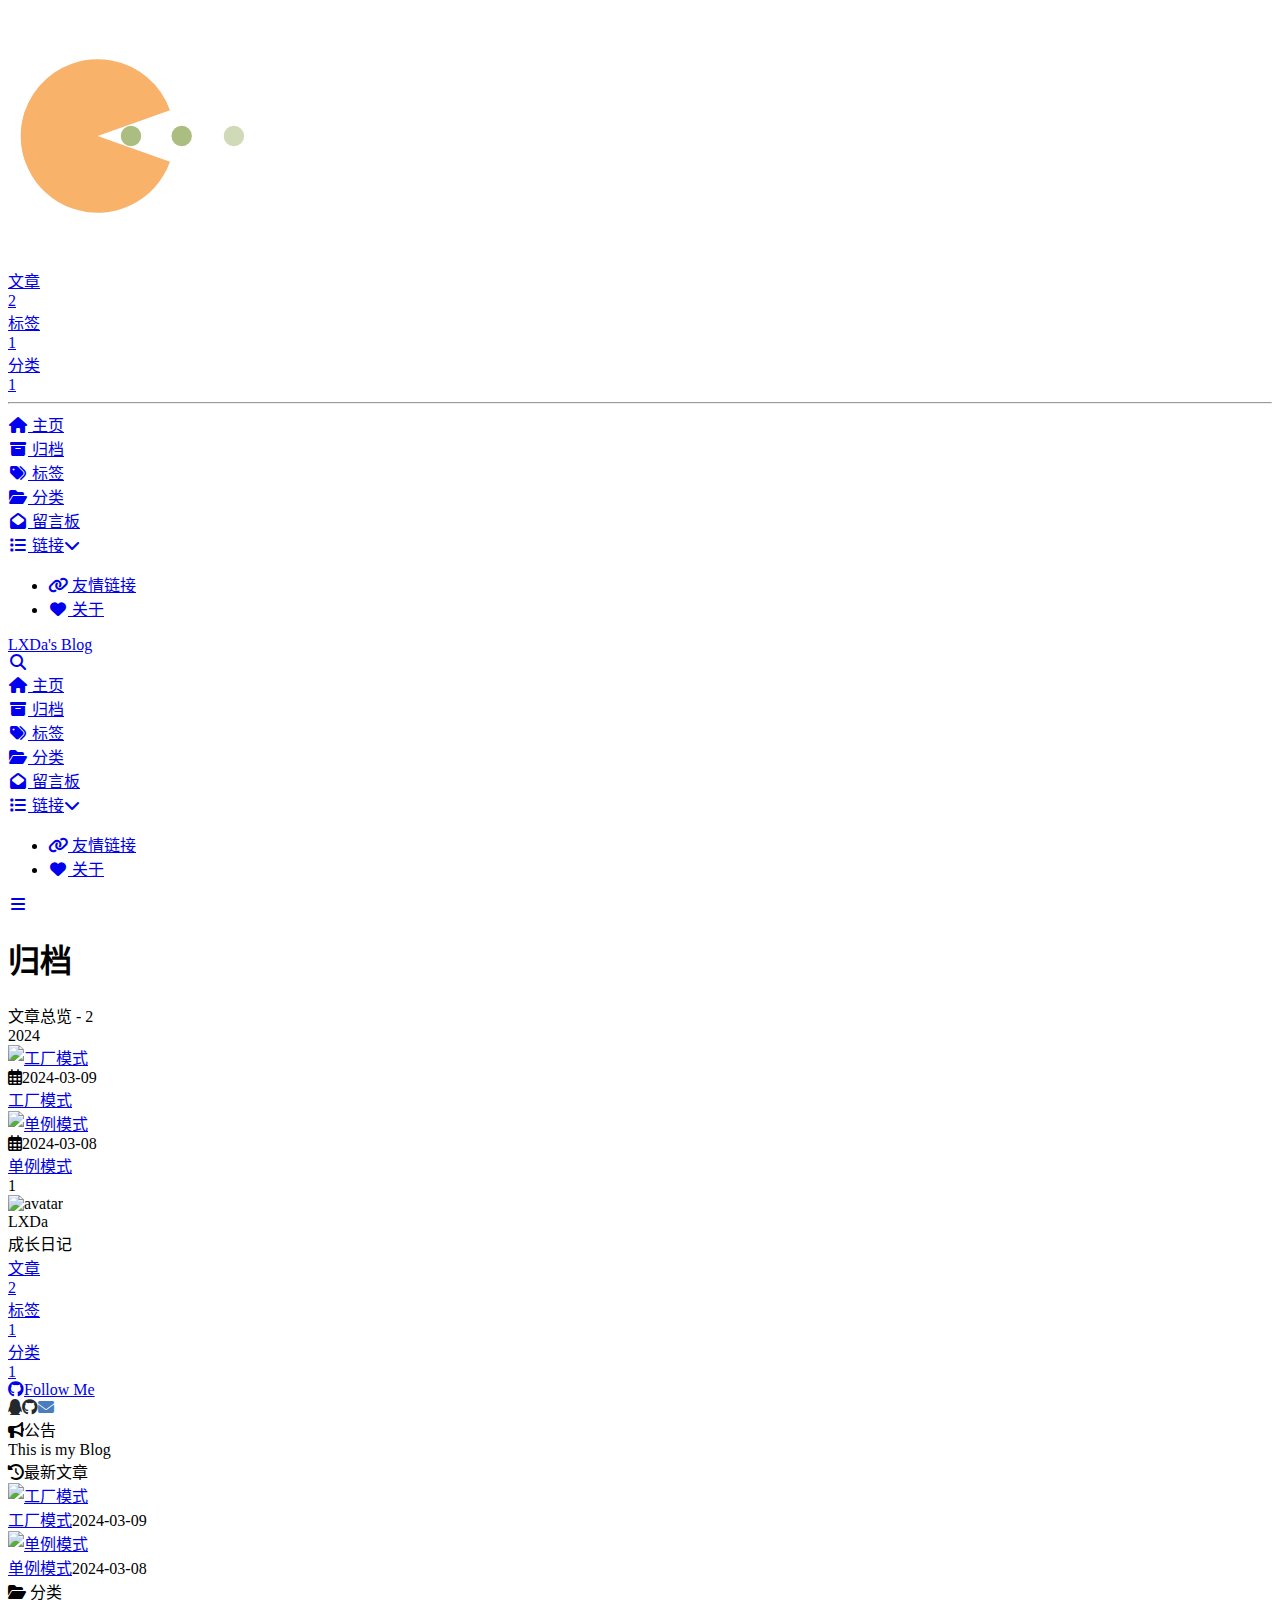
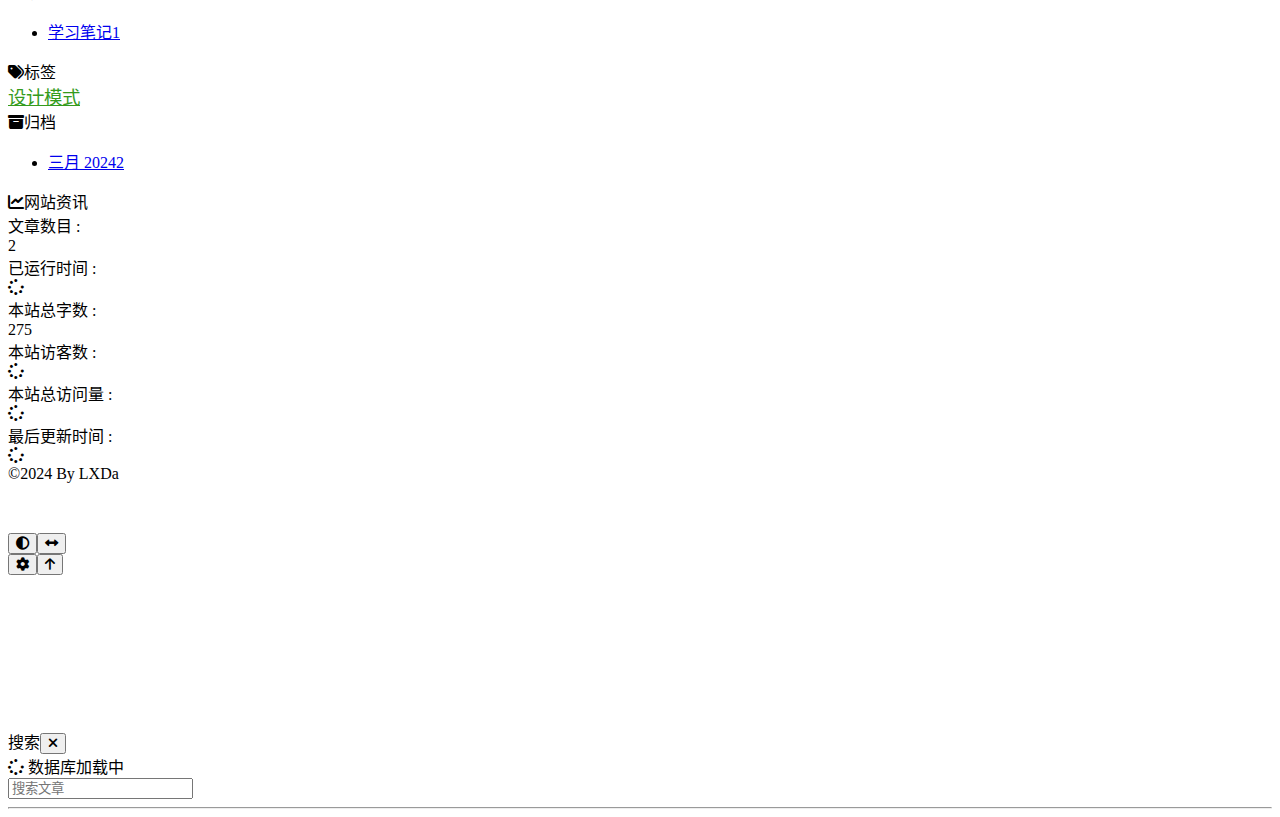
==== commit 16f8e6d3: "Site updated: 2024-03-10 10:18:35" ====
--- a/archives/index.html
+++ b/archives/index.html
@@ -54,7 +54,7 @@
   isHome: false,
   isHighlightShrink: false,
   isToc: false,
-  postUpdate: '2024-03-10 10:13:40'
+  postUpdate: '2024-03-10 10:18:32'
 }</script><script>(win=>{
       win.saveToLocal = {
         set: (key, value, ttl) => {
@@ -155,7 +155,7 @@
         }
       }
       detectApple()
-    })(window)</script><link rel="stylesheet" href="/css/custom.css"><!-- hexo injector head_end start --><link rel="stylesheet" href="https://cdn.jsdelivr.net/gh/Zfour/Butterfly-double-row-display@1.00/cardlistpost.min.css"/>
+    })(window)</script><link rel="stylesheet" href="/LXDaa-Blog.github.io/css/custom.css"><!-- hexo injector head_end start --><link rel="stylesheet" href="https://cdn.jsdelivr.net/gh/Zfour/Butterfly-double-row-display@1.00/cardlistpost.min.css"/>
 <style>#recent-posts > .recent-post-item >.recent-post-info > .article-meta-wrap > .tags:before {content:"\A";
   white-space: pre;}#recent-posts > .recent-post-item >.recent-post-info > .article-meta-wrap > .tags > .article-meta__separator{display:none}</style>
 <link rel="stylesheet" href="https://cdn.cbd.int/hexo-butterfly-clock-anzhiyu/lib/clock.min.css" /><link rel="stylesheet" href="https://www.fomal.cc/static/css/runtime.min.css" media="print" onload="this.media='all'"><link rel="stylesheet" href="https://npm.elemecdn.com/hexo-butterfly-swiper/lib/swiper.min.css" media="print" onload="this.media='all'"><link rel="stylesheet" href="https://npm.elemecdn.com/hexo-butterfly-swiper/lib/swiperstyle.css" media="print" onload="this.media='all'"><link rel="stylesheet" href="https://npm.elemecdn.com/hexo-butterfly-tag-plugins-plus@latest/lib/assets/font-awesome-animation.min.css" media="defer" onload="this.media='all'"><link rel="stylesheet" href="https://npm.elemecdn.com/hexo-butterfly-tag-plugins-plus@latest/lib/tag_plugins.css" media="defer" onload="this.media='all'"><script src="https://npm.elemecdn.com/hexo-butterfly-tag-plugins-plus@latest/lib/assets/carousel-touch.js"></script><link rel="stylesheet" href="https://npm.elemecdn.com/hexo-butterfly-wowjs/lib/animate.min.css" media="print" onload="this.media='screen'"><!-- hexo injector head_end end --><meta name="generator" content="Hexo 6.3.0"></head><body><div id="web_bg"></div><div id="sidebar"><div id="menu-mask"></div><div id="sidebar-menus"><div class="avatar-img is-center"><img src="/LXDaa-Blog.github.io/imgs/%E5%A4%B4%E5%83%8F.jpg" onerror="onerror=null;src='/img/friend_404.gif'" alt="avatar"/></div><div class="sidebar-site-data site-data is-center"><a href="/LXDaa-Blog.github.io/archives/"><div class="headline">文章</div><div class="length-num">2</div></a><a href="/LXDaa-Blog.github.io/tags/"><div class="headline">标签</div><div class="length-num">1</div></a><a href="/LXDaa-Blog.github.io/categories/"><div class="headline">分类</div><div class="length-num">1</div></a></div><hr class="custom-hr"/><div class="menus_items"><div class="menus_item"><a class="site-page" href="/LXDaa-Blog.github.io/"><i class="fa-fw fas fa-home"></i><span> 主页</span></a></div><div class="menus_item"><a class="site-page" href="/LXDaa-Blog.github.io/archives/"><i class="fa-fw fas fa-archive"></i><span> 归档</span></a></div><div class="menus_item"><a class="site-page" href="/LXDaa-Blog.github.io/tags/"><i class="fa-fw fas fa-tags"></i><span> 标签</span></a></div><div class="menus_item"><a class="site-page" href="/LXDaa-Blog.github.io/categories/"><i class="fa-fw fas fa-folder-open"></i><span> 分类</span></a></div><div class="menus_item"><a class="site-page" href="/LXDaa-Blog.github.io/comments/"><i class="fa-fw fas fa-envelope-open"></i><span> 留言板</span></a></div><div class="menus_item"><a class="site-page group hide" href="javascript:void(0);"><i class="fa-fw fas fa-list"></i><span> 链接</span><i class="fas fa-chevron-down"></i></a><ul class="menus_item_child"><li><a class="site-page child" href="/LXDaa-Blog.github.io/link/"><i class="fa-fw fas fa-link"></i><span> 友情链接</span></a></li><li><a class="site-page child" href="/LXDaa-Blog.github.io/about/"><i class="fa-fw fas fa-heart"></i><span> 关于</span></a></li></ul></div></div></div></div><div class="page" id="body-wrap"><header class="not-home-page" id="page-header" style="background-image: url('/LXDaa-Blog.github.io/imgs/homepage.png')"><nav id="nav"><span id="blog-info"><a href="/LXDaa-Blog.github.io/" title="LXDa's  Blog"><span class="site-name">LXDa's  Blog</span></a></span><div id="menus"><div id="search-button"><a class="site-page social-icon search" href="javascript:void(0);"><i class="fas fa-search fa-fw"></i><!--span=' '+_p('search.title')--></a></div><div class="menus_items"><div class="menus_item"><a class="site-page" href="/LXDaa-Blog.github.io/"><i class="fa-fw fas fa-home"></i><span> 主页</span></a></div><div class="menus_item"><a class="site-page" href="/LXDaa-Blog.github.io/archives/"><i class="fa-fw fas fa-archive"></i><span> 归档</span></a></div><div class="menus_item"><a class="site-page" href="/LXDaa-Blog.github.io/tags/"><i class="fa-fw fas fa-tags"></i><span> 标签</span></a></div><div class="menus_item"><a class="site-page" href="/LXDaa-Blog.github.io/categories/"><i class="fa-fw fas fa-folder-open"></i><span> 分类</span></a></div><div class="menus_item"><a class="site-page" href="/LXDaa-Blog.github.io/comments/"><i class="fa-fw fas fa-envelope-open"></i><span> 留言板</span></a></div><div class="menus_item"><a class="site-page group hide" href="javascript:void(0);"><i class="fa-fw fas fa-list"></i><span> 链接</span><i class="fas fa-chevron-down"></i></a><ul class="menus_item_child"><li><a class="site-page child" href="/LXDaa-Blog.github.io/link/"><i class="fa-fw fas fa-link"></i><span> 友情链接</span></a></li><li><a class="site-page child" href="/LXDaa-Blog.github.io/about/"><i class="fa-fw fas fa-heart"></i><span> 关于</span></a></li></ul></div></div><div id="toggle-menu"><a class="site-page" href="javascript:void(0);"><i class="fas fa-bars fa-fw"></i></a></div></div></nav><div id="page-site-info"><h1 id="site-title">归档</h1></div></header><main class="layout" id="content-inner"><div id="archive"><div class="article-sort-title">文章总览 - 2</div><div class="article-sort"><div class="article-sort-item year">2024</div><div class="article-sort-item"><a class="article-sort-item-img" href="/LXDaa-Blog.github.io/2024/03/09/%E5%B7%A5%E5%8E%82%E6%A8%A1%E5%BC%8F/" title="工厂模式"><img src="/LXDaa-Blog.github.io/imgs/cover/3.jpg" alt="工厂模式" onerror="this.onerror=null;this.src='/LXDaa-Blog.github.io/img/404.jpg'"></a><div class="article-sort-item-info"><div class="article-sort-item-time"><i class="far fa-calendar-alt"></i><time class="post-meta-date-created" datetime="2024-03-09T00:00:00.000Z" title="发表于 2024-03-09 08:00:00">2024-03-09</time></div><a class="article-sort-item-title" href="/LXDaa-Blog.github.io/2024/03/09/%E5%B7%A5%E5%8E%82%E6%A8%A1%E5%BC%8F/" title="工厂模式">工厂模式</a></div></div><div class="article-sort-item"><a class="article-sort-item-img" href="/LXDaa-Blog.github.io/2024/03/08/%E5%8D%95%E4%BE%8B%E6%A8%A1%E5%BC%8F/" title="单例模式"><img src="/LXDaa-Blog.github.io/imgs/cover/1.jpg" alt="单例模式" onerror="this.onerror=null;this.src='/LXDaa-Blog.github.io/img/404.jpg'"></a><div class="article-sort-item-info"><div class="article-sort-item-time"><i class="far fa-calendar-alt"></i><time class="post-meta-date-created" datetime="2024-03-08T00:00:00.000Z" title="发表于 2024-03-08 08:00:00">2024-03-08</time></div><a class="article-sort-item-title" href="/LXDaa-Blog.github.io/2024/03/08/%E5%8D%95%E4%BE%8B%E6%A8%A1%E5%BC%8F/" title="单例模式">单例模式</a></div></div></div><nav id="pagination"><div class="pagination"><span class="page-number current">1</span></div></nav></div><div class="aside-content" id="aside-content"><div class="card-widget card-info"><div class="is-center"><div class="avatar-img"><img src="/LXDaa-Blog.github.io/imgs/%E5%A4%B4%E5%83%8F.jpg" onerror="this.onerror=null;this.src='/LXDaa-Blog.github.io/img/friend_404.gif'" alt="avatar"/></div><div class="author-info__name">LXDa</div><div class="author-info__description">成长日记</div></div><div class="card-info-data site-data is-center"><a href="/LXDaa-Blog.github.io/archives/"><div class="headline">文章</div><div class="length-num">2</div></a><a href="/LXDaa-Blog.github.io/tags/"><div class="headline">标签</div><div class="length-num">1</div></a><a href="/LXDaa-Blog.github.io/categories/"><div class="headline">分类</div><div class="length-num">1</div></a></div><a id="card-info-btn" target="_blank" rel="noopener" href="https://github.com/xxxxxx"><i class="fab fa-github"></i><span>Follow Me</span></a><div class="card-info-social-icons is-center"><a class="social-icon" href="https://github.com/xxxxx" target="_blank" title="QQ"><i class="fa-brands fa-qq" style="color: #24292e;"></i></a><a class="social-icon" href="https://github.com/xxxxx" target="_blank" title="Github"><i class="fab fa-github" style="color: #24292e;"></i></a><a class="social-icon" href="mailto:xxxxxx@gmail.com" target="_blank" title="Email"><i class="fas fa-envelope" style="color: #4a7dbe;"></i></a></div></div><div class="card-widget card-announcement"><div class="item-headline"><i class="fas fa-bullhorn fa-shake"></i><span>公告</span></div><div class="announcement_content">This is my Blog</div></div><div class="sticky_layout"><div class="card-widget card-recent-post"><div class="item-headline"><i class="fas fa-history"></i><span>最新文章</span></div><div class="aside-list"><div class="aside-list-item"><a class="thumbnail" href="/LXDaa-Blog.github.io/2024/03/09/%E5%B7%A5%E5%8E%82%E6%A8%A1%E5%BC%8F/" title="工厂模式"><img src="/LXDaa-Blog.github.io/imgs/cover/3.jpg" onerror="this.onerror=null;this.src='/LXDaa-Blog.github.io/img/404.jpg'" alt="工厂模式"/></a><div class="content"><a class="title" href="/LXDaa-Blog.github.io/2024/03/09/%E5%B7%A5%E5%8E%82%E6%A8%A1%E5%BC%8F/" title="工厂模式">工厂模式</a><time datetime="2024-03-09T00:00:00.000Z" title="发表于 2024-03-09 08:00:00">2024-03-09</time></div></div><div class="aside-list-item"><a class="thumbnail" href="/LXDaa-Blog.github.io/2024/03/08/%E5%8D%95%E4%BE%8B%E6%A8%A1%E5%BC%8F/" title="单例模式"><img src="/LXDaa-Blog.github.io/imgs/cover/1.jpg" onerror="this.onerror=null;this.src='/LXDaa-Blog.github.io/img/404.jpg'" alt="单例模式"/></a><div class="content"><a class="title" href="/LXDaa-Blog.github.io/2024/03/08/%E5%8D%95%E4%BE%8B%E6%A8%A1%E5%BC%8F/" title="单例模式">单例模式</a><time datetime="2024-03-08T00:00:00.000Z" title="发表于 2024-03-08 08:00:00">2024-03-08</time></div></div></div></div><div class="card-widget card-categories"><div class="item-headline">
@@ -165,7 +165,7 @@
             </div>
             <ul class="card-category-list" id="aside-cat-list">
             <li class="card-category-list-item "><a class="card-category-list-link" href="/LXDaa-Blog.github.io/categories/%E5%AD%A6%E4%B9%A0%E7%AC%94%E8%AE%B0/"><span class="card-category-list-name">学习笔记</span><span class="card-category-list-count">1</span></a></li>
-            </ul></div><div class="card-widget card-tags"><div class="item-headline"><i class="fas fa-tags"></i><span>标签</span></div><div class="card-tag-cloud"><a href="/LXDaa-Blog.github.io/tags/%E8%AE%BE%E8%AE%A1%E6%A8%A1%E5%BC%8F/" style="font-size: 1.15em; color: rgb(46, 56, 117)">设计模式</a></div></div><div class="card-widget card-archives"><div class="item-headline"><i class="fas fa-archive"></i><span>归档</span></div><ul class="card-archive-list"><li class="card-archive-list-item"><a class="card-archive-list-link" href="/LXDaa-Blog.github.io/archives/2024/03/"><span class="card-archive-list-date">三月 2024</span><span class="card-archive-list-count">2</span></a></li></ul></div><div class="card-widget card-webinfo"><div class="item-headline"><i class="fas fa-chart-line"></i><span>网站资讯</span></div><div class="webinfo"><div class="webinfo-item"><div class="item-name">文章数目 :</div><div class="item-count">2</div></div><div class="webinfo-item"><div class="item-name">已运行时间 :</div><div class="item-count" id="runtimeshow" data-publishDate="2024-03-07T16:00:00.000Z"><i class="fa-solid fa-spinner fa-spin"></i></div></div><div class="webinfo-item"><div class="item-name">本站总字数 :</div><div class="item-count">275</div></div><div class="webinfo-item"><div class="item-name">本站访客数 :</div><div class="item-count" id="busuanzi_value_site_uv"><i class="fa-solid fa-spinner fa-spin"></i></div></div><div class="webinfo-item"><div class="item-name">本站总访问量 :</div><div class="item-count" id="busuanzi_value_site_pv"><i class="fa-solid fa-spinner fa-spin"></i></div></div><div class="webinfo-item"><div class="item-name">最后更新时间 :</div><div class="item-count" id="last-push-date" data-lastPushDate="2024-03-10T02:13:40.676Z"><i class="fa-solid fa-spinner fa-spin"></i></div></div></div></div></div></div></main><footer id="footer"><div id="footer-wrap"><div class="copyright">&copy;2024 By LXDa</div></div></footer></div><div id="rightside"><div id="rightside-config-hide"><button id="darkmode" type="button" title="浅色和深色模式转换"><i class="fas fa-adjust"></i></button><button id="hide-aside-btn" type="button" title="单栏和双栏切换"><i class="fas fa-arrows-alt-h"></i></button></div><div id="rightside-config-show"><button id="rightside-config" type="button" title="设置"><i class="fas fa-cog fa-spin"></i></button><button id="go-up" type="button" title="回到顶部"><span class="scroll-percent"></span><i class="fas fa-arrow-up"></i></button></div></div><div><script src="/LXDaa-Blog.github.io/js/utils.js?v=4.13.0"></script><script src="/LXDaa-Blog.github.io/js/main.js?v=4.13.0"></script><script src="https://cdn.jsdelivr.net/npm/@fancyapps/ui@5.0.33/dist/fancybox/fancybox.umd.min.js"></script><script src="https://cdn.jsdelivr.net/npm/instant.page@5.2.0/instantpage.min.js" type="module"></script><script>function panguFn () {
+            </ul></div><div class="card-widget card-tags"><div class="item-headline"><i class="fas fa-tags"></i><span>标签</span></div><div class="card-tag-cloud"><a href="/LXDaa-Blog.github.io/tags/%E8%AE%BE%E8%AE%A1%E6%A8%A1%E5%BC%8F/" style="font-size: 1.15em; color: rgb(52, 155, 28)">设计模式</a></div></div><div class="card-widget card-archives"><div class="item-headline"><i class="fas fa-archive"></i><span>归档</span></div><ul class="card-archive-list"><li class="card-archive-list-item"><a class="card-archive-list-link" href="/LXDaa-Blog.github.io/archives/2024/03/"><span class="card-archive-list-date">三月 2024</span><span class="card-archive-list-count">2</span></a></li></ul></div><div class="card-widget card-webinfo"><div class="item-headline"><i class="fas fa-chart-line"></i><span>网站资讯</span></div><div class="webinfo"><div class="webinfo-item"><div class="item-name">文章数目 :</div><div class="item-count">2</div></div><div class="webinfo-item"><div class="item-name">已运行时间 :</div><div class="item-count" id="runtimeshow" data-publishDate="2024-03-07T16:00:00.000Z"><i class="fa-solid fa-spinner fa-spin"></i></div></div><div class="webinfo-item"><div class="item-name">本站总字数 :</div><div class="item-count">275</div></div><div class="webinfo-item"><div class="item-name">本站访客数 :</div><div class="item-count" id="busuanzi_value_site_uv"><i class="fa-solid fa-spinner fa-spin"></i></div></div><div class="webinfo-item"><div class="item-name">本站总访问量 :</div><div class="item-count" id="busuanzi_value_site_pv"><i class="fa-solid fa-spinner fa-spin"></i></div></div><div class="webinfo-item"><div class="item-name">最后更新时间 :</div><div class="item-count" id="last-push-date" data-lastPushDate="2024-03-10T02:18:32.253Z"><i class="fa-solid fa-spinner fa-spin"></i></div></div></div></div></div></div></main><footer id="footer"><div id="footer-wrap"><div class="copyright">&copy;2024 By LXDa</div></div></footer></div><div id="rightside"><div id="rightside-config-hide"><button id="darkmode" type="button" title="浅色和深色模式转换"><i class="fas fa-adjust"></i></button><button id="hide-aside-btn" type="button" title="单栏和双栏切换"><i class="fas fa-arrows-alt-h"></i></button></div><div id="rightside-config-show"><button id="rightside-config" type="button" title="设置"><i class="fas fa-cog fa-spin"></i></button><button id="go-up" type="button" title="回到顶部"><span class="scroll-percent"></span><i class="fas fa-arrow-up"></i></button></div></div><div><script src="/LXDaa-Blog.github.io/js/utils.js?v=4.13.0"></script><script src="/LXDaa-Blog.github.io/js/main.js?v=4.13.0"></script><script src="https://cdn.jsdelivr.net/npm/@fancyapps/ui@5.0.33/dist/fancybox/fancybox.umd.min.js"></script><script src="https://cdn.jsdelivr.net/npm/instant.page@5.2.0/instantpage.min.js" type="module"></script><script>function panguFn () {
   if (typeof pangu === 'object') pangu.autoSpacingPage()
   else {
     getScript('https://cdn.jsdelivr.net/npm/pangu@4.0.7/dist/browser/pangu.min.js')
@@ -183,7 +183,7 @@
   }
 }
 
-document.addEventListener('DOMContentLoaded', panguInit)</script><div class="js-pjax"></div><canvas id="universe"></canvas><script defer src="/js/universe.js"></script><script id="canvas_nest" defer="defer" color="0,0,255" opacity="0.7" zIndex="-1" count="99" mobile="false" src="https://cdn.jsdelivr.net/npm/butterfly-extsrc@1.1.3/dist/canvas-nest.min.js"></script><script id="click-show-text" src="https://cdn.jsdelivr.net/npm/butterfly-extsrc@1.1.3/dist/click-show-text.min.js" data-mobile="false" data-text="富强,民主,文明,和谐,自由,平等,公正,法治,爱国,敬业,诚信,友善" data-fontsize="15px" data-random="false" async="async"></script><link rel="stylesheet" href="https://cdn.jsdelivr.net/npm/aplayer@1.10.1/dist/APlayer.min.css" media="print" onload="this.media='all'"><script src="https://cdn.jsdelivr.net/npm/aplayer@1.10.1/dist/APlayer.min.js"></script><script src="https://cdn.jsdelivr.net/npm/butterfly-extsrc@1.1.3/metingjs/dist/Meting.min.js"></script><script src="https://cdn.jsdelivr.net/npm/pjax@0.2.8/pjax.min.js"></script><script>let pjaxSelectors = ["head > title","#config-diff","#body-wrap","#rightside-config-hide","#rightside-config-show",".js-pjax"]
+document.addEventListener('DOMContentLoaded', panguInit)</script><div class="js-pjax"></div><canvas id="universe"></canvas><script defer src="/LXDaa-Blog.github.io/js/universe.js"></script><script id="canvas_nest" defer="defer" color="0,0,255" opacity="0.7" zIndex="-1" count="99" mobile="false" src="https://cdn.jsdelivr.net/npm/butterfly-extsrc@1.1.3/dist/canvas-nest.min.js"></script><script id="click-show-text" src="https://cdn.jsdelivr.net/npm/butterfly-extsrc@1.1.3/dist/click-show-text.min.js" data-mobile="false" data-text="富强,民主,文明,和谐,自由,平等,公正,法治,爱国,敬业,诚信,友善" data-fontsize="15px" data-random="false" async="async"></script><link rel="stylesheet" href="https://cdn.jsdelivr.net/npm/aplayer@1.10.1/dist/APlayer.min.css" media="print" onload="this.media='all'"><script src="https://cdn.jsdelivr.net/npm/aplayer@1.10.1/dist/APlayer.min.js"></script><script src="https://cdn.jsdelivr.net/npm/butterfly-extsrc@1.1.3/metingjs/dist/Meting.min.js"></script><script src="https://cdn.jsdelivr.net/npm/pjax@0.2.8/pjax.min.js"></script><script>let pjaxSelectors = ["head > title","#config-diff","#body-wrap","#rightside-config-hide","#rightside-config-show",".js-pjax"]
 
 var pjax = new Pjax({
   elements: 'a:not([target="_blank"])',
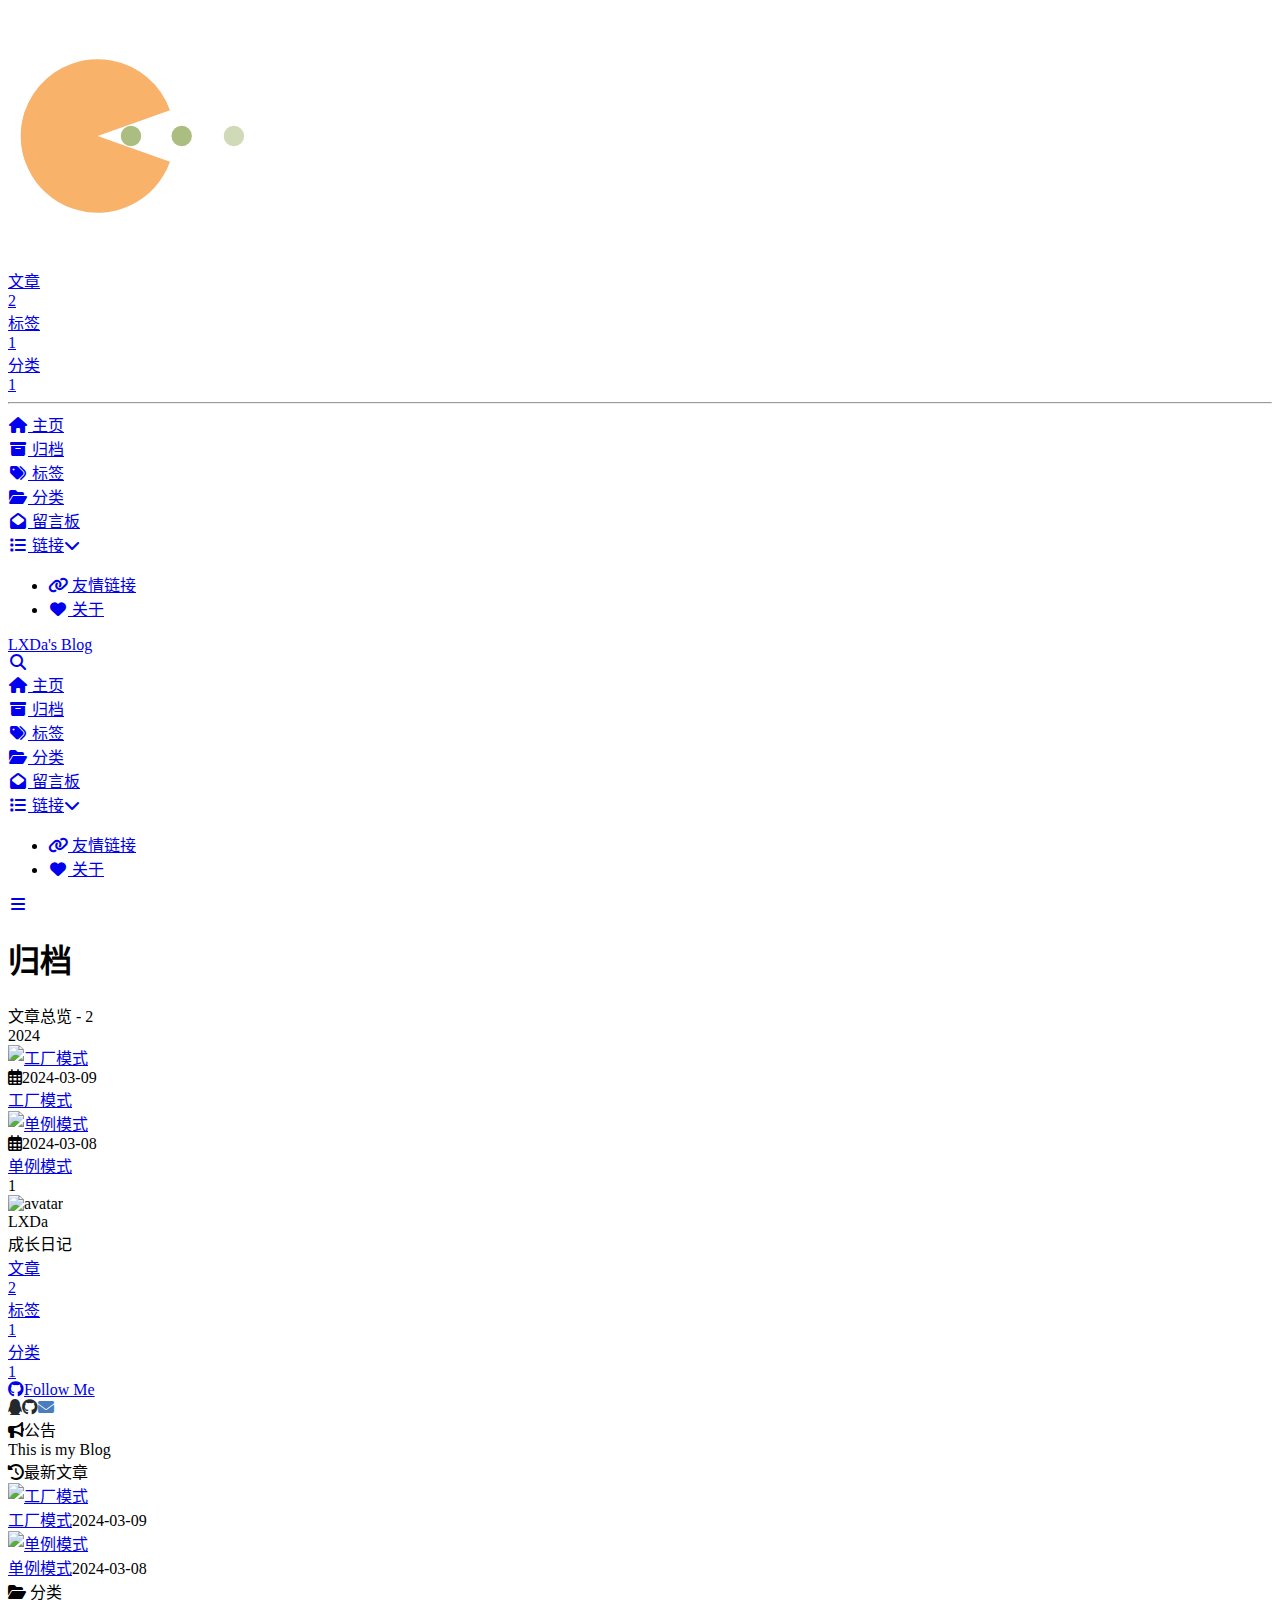
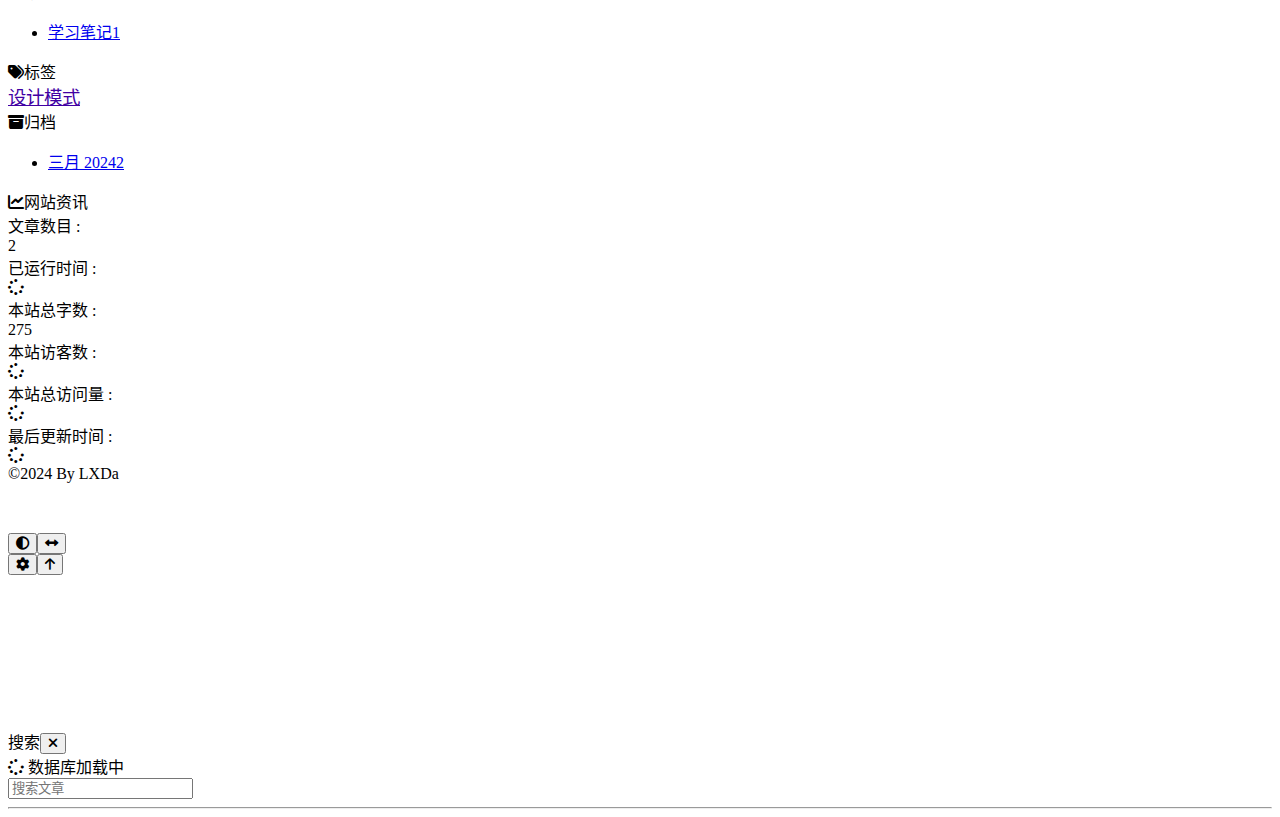
==== commit f17367e2: "Site updated: 2024-03-10 10:23:15" ====
--- a/archives/index.html
+++ b/archives/index.html
@@ -54,7 +54,7 @@
   isHome: false,
   isHighlightShrink: false,
   isToc: false,
-  postUpdate: '2024-03-10 10:18:32'
+  postUpdate: '2024-03-10 10:23:12'
 }</script><script>(win=>{
       win.saveToLocal = {
         set: (key, value, ttl) => {
@@ -158,14 +158,14 @@
     })(window)</script><link rel="stylesheet" href="/LXDaa-Blog.github.io/css/custom.css"><!-- hexo injector head_end start --><link rel="stylesheet" href="https://cdn.jsdelivr.net/gh/Zfour/Butterfly-double-row-display@1.00/cardlistpost.min.css"/>
 <style>#recent-posts > .recent-post-item >.recent-post-info > .article-meta-wrap > .tags:before {content:"\A";
   white-space: pre;}#recent-posts > .recent-post-item >.recent-post-info > .article-meta-wrap > .tags > .article-meta__separator{display:none}</style>
-<link rel="stylesheet" href="https://cdn.cbd.int/hexo-butterfly-clock-anzhiyu/lib/clock.min.css" /><link rel="stylesheet" href="https://www.fomal.cc/static/css/runtime.min.css" media="print" onload="this.media='all'"><link rel="stylesheet" href="https://npm.elemecdn.com/hexo-butterfly-swiper/lib/swiper.min.css" media="print" onload="this.media='all'"><link rel="stylesheet" href="https://npm.elemecdn.com/hexo-butterfly-swiper/lib/swiperstyle.css" media="print" onload="this.media='all'"><link rel="stylesheet" href="https://npm.elemecdn.com/hexo-butterfly-tag-plugins-plus@latest/lib/assets/font-awesome-animation.min.css" media="defer" onload="this.media='all'"><link rel="stylesheet" href="https://npm.elemecdn.com/hexo-butterfly-tag-plugins-plus@latest/lib/tag_plugins.css" media="defer" onload="this.media='all'"><script src="https://npm.elemecdn.com/hexo-butterfly-tag-plugins-plus@latest/lib/assets/carousel-touch.js"></script><link rel="stylesheet" href="https://npm.elemecdn.com/hexo-butterfly-wowjs/lib/animate.min.css" media="print" onload="this.media='screen'"><!-- hexo injector head_end end --><meta name="generator" content="Hexo 6.3.0"></head><body><div id="web_bg"></div><div id="sidebar"><div id="menu-mask"></div><div id="sidebar-menus"><div class="avatar-img is-center"><img src="/LXDaa-Blog.github.io/imgs/%E5%A4%B4%E5%83%8F.jpg" onerror="onerror=null;src='/img/friend_404.gif'" alt="avatar"/></div><div class="sidebar-site-data site-data is-center"><a href="/LXDaa-Blog.github.io/archives/"><div class="headline">文章</div><div class="length-num">2</div></a><a href="/LXDaa-Blog.github.io/tags/"><div class="headline">标签</div><div class="length-num">1</div></a><a href="/LXDaa-Blog.github.io/categories/"><div class="headline">分类</div><div class="length-num">1</div></a></div><hr class="custom-hr"/><div class="menus_items"><div class="menus_item"><a class="site-page" href="/LXDaa-Blog.github.io/"><i class="fa-fw fas fa-home"></i><span> 主页</span></a></div><div class="menus_item"><a class="site-page" href="/LXDaa-Blog.github.io/archives/"><i class="fa-fw fas fa-archive"></i><span> 归档</span></a></div><div class="menus_item"><a class="site-page" href="/LXDaa-Blog.github.io/tags/"><i class="fa-fw fas fa-tags"></i><span> 标签</span></a></div><div class="menus_item"><a class="site-page" href="/LXDaa-Blog.github.io/categories/"><i class="fa-fw fas fa-folder-open"></i><span> 分类</span></a></div><div class="menus_item"><a class="site-page" href="/LXDaa-Blog.github.io/comments/"><i class="fa-fw fas fa-envelope-open"></i><span> 留言板</span></a></div><div class="menus_item"><a class="site-page group hide" href="javascript:void(0);"><i class="fa-fw fas fa-list"></i><span> 链接</span><i class="fas fa-chevron-down"></i></a><ul class="menus_item_child"><li><a class="site-page child" href="/LXDaa-Blog.github.io/link/"><i class="fa-fw fas fa-link"></i><span> 友情链接</span></a></li><li><a class="site-page child" href="/LXDaa-Blog.github.io/about/"><i class="fa-fw fas fa-heart"></i><span> 关于</span></a></li></ul></div></div></div></div><div class="page" id="body-wrap"><header class="not-home-page" id="page-header" style="background-image: url('/LXDaa-Blog.github.io/imgs/homepage.png')"><nav id="nav"><span id="blog-info"><a href="/LXDaa-Blog.github.io/" title="LXDa's  Blog"><span class="site-name">LXDa's  Blog</span></a></span><div id="menus"><div id="search-button"><a class="site-page social-icon search" href="javascript:void(0);"><i class="fas fa-search fa-fw"></i><!--span=' '+_p('search.title')--></a></div><div class="menus_items"><div class="menus_item"><a class="site-page" href="/LXDaa-Blog.github.io/"><i class="fa-fw fas fa-home"></i><span> 主页</span></a></div><div class="menus_item"><a class="site-page" href="/LXDaa-Blog.github.io/archives/"><i class="fa-fw fas fa-archive"></i><span> 归档</span></a></div><div class="menus_item"><a class="site-page" href="/LXDaa-Blog.github.io/tags/"><i class="fa-fw fas fa-tags"></i><span> 标签</span></a></div><div class="menus_item"><a class="site-page" href="/LXDaa-Blog.github.io/categories/"><i class="fa-fw fas fa-folder-open"></i><span> 分类</span></a></div><div class="menus_item"><a class="site-page" href="/LXDaa-Blog.github.io/comments/"><i class="fa-fw fas fa-envelope-open"></i><span> 留言板</span></a></div><div class="menus_item"><a class="site-page group hide" href="javascript:void(0);"><i class="fa-fw fas fa-list"></i><span> 链接</span><i class="fas fa-chevron-down"></i></a><ul class="menus_item_child"><li><a class="site-page child" href="/LXDaa-Blog.github.io/link/"><i class="fa-fw fas fa-link"></i><span> 友情链接</span></a></li><li><a class="site-page child" href="/LXDaa-Blog.github.io/about/"><i class="fa-fw fas fa-heart"></i><span> 关于</span></a></li></ul></div></div><div id="toggle-menu"><a class="site-page" href="javascript:void(0);"><i class="fas fa-bars fa-fw"></i></a></div></div></nav><div id="page-site-info"><h1 id="site-title">归档</h1></div></header><main class="layout" id="content-inner"><div id="archive"><div class="article-sort-title">文章总览 - 2</div><div class="article-sort"><div class="article-sort-item year">2024</div><div class="article-sort-item"><a class="article-sort-item-img" href="/LXDaa-Blog.github.io/2024/03/09/%E5%B7%A5%E5%8E%82%E6%A8%A1%E5%BC%8F/" title="工厂模式"><img src="/LXDaa-Blog.github.io/imgs/cover/3.jpg" alt="工厂模式" onerror="this.onerror=null;this.src='/LXDaa-Blog.github.io/img/404.jpg'"></a><div class="article-sort-item-info"><div class="article-sort-item-time"><i class="far fa-calendar-alt"></i><time class="post-meta-date-created" datetime="2024-03-09T00:00:00.000Z" title="发表于 2024-03-09 08:00:00">2024-03-09</time></div><a class="article-sort-item-title" href="/LXDaa-Blog.github.io/2024/03/09/%E5%B7%A5%E5%8E%82%E6%A8%A1%E5%BC%8F/" title="工厂模式">工厂模式</a></div></div><div class="article-sort-item"><a class="article-sort-item-img" href="/LXDaa-Blog.github.io/2024/03/08/%E5%8D%95%E4%BE%8B%E6%A8%A1%E5%BC%8F/" title="单例模式"><img src="/LXDaa-Blog.github.io/imgs/cover/1.jpg" alt="单例模式" onerror="this.onerror=null;this.src='/LXDaa-Blog.github.io/img/404.jpg'"></a><div class="article-sort-item-info"><div class="article-sort-item-time"><i class="far fa-calendar-alt"></i><time class="post-meta-date-created" datetime="2024-03-08T00:00:00.000Z" title="发表于 2024-03-08 08:00:00">2024-03-08</time></div><a class="article-sort-item-title" href="/LXDaa-Blog.github.io/2024/03/08/%E5%8D%95%E4%BE%8B%E6%A8%A1%E5%BC%8F/" title="单例模式">单例模式</a></div></div></div><nav id="pagination"><div class="pagination"><span class="page-number current">1</span></div></nav></div><div class="aside-content" id="aside-content"><div class="card-widget card-info"><div class="is-center"><div class="avatar-img"><img src="/LXDaa-Blog.github.io/imgs/%E5%A4%B4%E5%83%8F.jpg" onerror="this.onerror=null;this.src='/LXDaa-Blog.github.io/img/friend_404.gif'" alt="avatar"/></div><div class="author-info__name">LXDa</div><div class="author-info__description">成长日记</div></div><div class="card-info-data site-data is-center"><a href="/LXDaa-Blog.github.io/archives/"><div class="headline">文章</div><div class="length-num">2</div></a><a href="/LXDaa-Blog.github.io/tags/"><div class="headline">标签</div><div class="length-num">1</div></a><a href="/LXDaa-Blog.github.io/categories/"><div class="headline">分类</div><div class="length-num">1</div></a></div><a id="card-info-btn" target="_blank" rel="noopener" href="https://github.com/xxxxxx"><i class="fab fa-github"></i><span>Follow Me</span></a><div class="card-info-social-icons is-center"><a class="social-icon" href="https://github.com/xxxxx" target="_blank" title="QQ"><i class="fa-brands fa-qq" style="color: #24292e;"></i></a><a class="social-icon" href="https://github.com/xxxxx" target="_blank" title="Github"><i class="fab fa-github" style="color: #24292e;"></i></a><a class="social-icon" href="mailto:xxxxxx@gmail.com" target="_blank" title="Email"><i class="fas fa-envelope" style="color: #4a7dbe;"></i></a></div></div><div class="card-widget card-announcement"><div class="item-headline"><i class="fas fa-bullhorn fa-shake"></i><span>公告</span></div><div class="announcement_content">This is my Blog</div></div><div class="sticky_layout"><div class="card-widget card-recent-post"><div class="item-headline"><i class="fas fa-history"></i><span>最新文章</span></div><div class="aside-list"><div class="aside-list-item"><a class="thumbnail" href="/LXDaa-Blog.github.io/2024/03/09/%E5%B7%A5%E5%8E%82%E6%A8%A1%E5%BC%8F/" title="工厂模式"><img src="/LXDaa-Blog.github.io/imgs/cover/3.jpg" onerror="this.onerror=null;this.src='/LXDaa-Blog.github.io/img/404.jpg'" alt="工厂模式"/></a><div class="content"><a class="title" href="/LXDaa-Blog.github.io/2024/03/09/%E5%B7%A5%E5%8E%82%E6%A8%A1%E5%BC%8F/" title="工厂模式">工厂模式</a><time datetime="2024-03-09T00:00:00.000Z" title="发表于 2024-03-09 08:00:00">2024-03-09</time></div></div><div class="aside-list-item"><a class="thumbnail" href="/LXDaa-Blog.github.io/2024/03/08/%E5%8D%95%E4%BE%8B%E6%A8%A1%E5%BC%8F/" title="单例模式"><img src="/LXDaa-Blog.github.io/imgs/cover/1.jpg" onerror="this.onerror=null;this.src='/LXDaa-Blog.github.io/img/404.jpg'" alt="单例模式"/></a><div class="content"><a class="title" href="/LXDaa-Blog.github.io/2024/03/08/%E5%8D%95%E4%BE%8B%E6%A8%A1%E5%BC%8F/" title="单例模式">单例模式</a><time datetime="2024-03-08T00:00:00.000Z" title="发表于 2024-03-08 08:00:00">2024-03-08</time></div></div></div></div><div class="card-widget card-categories"><div class="item-headline">
+<link rel="stylesheet" href="https://cdn.cbd.int/hexo-butterfly-clock-anzhiyu/lib/clock.min.css" /><link rel="stylesheet" href="https://www.fomal.cc/static/css/runtime.min.css" media="print" onload="this.media='all'"><link rel="stylesheet" href="https://npm.elemecdn.com/hexo-butterfly-swiper/lib/swiper.min.css" media="print" onload="this.media='all'"><link rel="stylesheet" href="https://npm.elemecdn.com/hexo-butterfly-swiper/lib/swiperstyle.css" media="print" onload="this.media='all'"><link rel="stylesheet" href="https://npm.elemecdn.com/hexo-butterfly-wowjs/lib/animate.min.css" media="print" onload="this.media='screen'"><link rel="stylesheet" href="https://npm.elemecdn.com/hexo-butterfly-tag-plugins-plus@latest/lib/assets/font-awesome-animation.min.css" media="defer" onload="this.media='all'"><link rel="stylesheet" href="https://npm.elemecdn.com/hexo-butterfly-tag-plugins-plus@latest/lib/tag_plugins.css" media="defer" onload="this.media='all'"><script src="https://npm.elemecdn.com/hexo-butterfly-tag-plugins-plus@latest/lib/assets/carousel-touch.js"></script><!-- hexo injector head_end end --><meta name="generator" content="Hexo 6.3.0"></head><body><div id="web_bg"></div><div id="sidebar"><div id="menu-mask"></div><div id="sidebar-menus"><div class="avatar-img is-center"><img src="/LXDaa-Blog.github.io/imgs/%E5%A4%B4%E5%83%8F.jpg" onerror="onerror=null;src='/img/friend_404.gif'" alt="avatar"/></div><div class="sidebar-site-data site-data is-center"><a href="/LXDaa-Blog.github.io/archives/"><div class="headline">文章</div><div class="length-num">2</div></a><a href="/LXDaa-Blog.github.io/tags/"><div class="headline">标签</div><div class="length-num">1</div></a><a href="/LXDaa-Blog.github.io/categories/"><div class="headline">分类</div><div class="length-num">1</div></a></div><hr class="custom-hr"/><div class="menus_items"><div class="menus_item"><a class="site-page" href="/LXDaa-Blog.github.io/"><i class="fa-fw fas fa-home"></i><span> 主页</span></a></div><div class="menus_item"><a class="site-page" href="/LXDaa-Blog.github.io/archives/"><i class="fa-fw fas fa-archive"></i><span> 归档</span></a></div><div class="menus_item"><a class="site-page" href="/LXDaa-Blog.github.io/tags/"><i class="fa-fw fas fa-tags"></i><span> 标签</span></a></div><div class="menus_item"><a class="site-page" href="/LXDaa-Blog.github.io/categories/"><i class="fa-fw fas fa-folder-open"></i><span> 分类</span></a></div><div class="menus_item"><a class="site-page" href="/LXDaa-Blog.github.io/comments/"><i class="fa-fw fas fa-envelope-open"></i><span> 留言板</span></a></div><div class="menus_item"><a class="site-page group hide" href="javascript:void(0);"><i class="fa-fw fas fa-list"></i><span> 链接</span><i class="fas fa-chevron-down"></i></a><ul class="menus_item_child"><li><a class="site-page child" href="/LXDaa-Blog.github.io/link/"><i class="fa-fw fas fa-link"></i><span> 友情链接</span></a></li><li><a class="site-page child" href="/LXDaa-Blog.github.io/about/"><i class="fa-fw fas fa-heart"></i><span> 关于</span></a></li></ul></div></div></div></div><div class="page" id="body-wrap"><header class="not-home-page" id="page-header" style="background-image: url('/LXDaa-Blog.github.io/imgs/homepage.png')"><nav id="nav"><span id="blog-info"><a href="/LXDaa-Blog.github.io/" title="LXDa's  Blog"><span class="site-name">LXDa's  Blog</span></a></span><div id="menus"><div id="search-button"><a class="site-page social-icon search" href="javascript:void(0);"><i class="fas fa-search fa-fw"></i><!--span=' '+_p('search.title')--></a></div><div class="menus_items"><div class="menus_item"><a class="site-page" href="/LXDaa-Blog.github.io/"><i class="fa-fw fas fa-home"></i><span> 主页</span></a></div><div class="menus_item"><a class="site-page" href="/LXDaa-Blog.github.io/archives/"><i class="fa-fw fas fa-archive"></i><span> 归档</span></a></div><div class="menus_item"><a class="site-page" href="/LXDaa-Blog.github.io/tags/"><i class="fa-fw fas fa-tags"></i><span> 标签</span></a></div><div class="menus_item"><a class="site-page" href="/LXDaa-Blog.github.io/categories/"><i class="fa-fw fas fa-folder-open"></i><span> 分类</span></a></div><div class="menus_item"><a class="site-page" href="/LXDaa-Blog.github.io/comments/"><i class="fa-fw fas fa-envelope-open"></i><span> 留言板</span></a></div><div class="menus_item"><a class="site-page group hide" href="javascript:void(0);"><i class="fa-fw fas fa-list"></i><span> 链接</span><i class="fas fa-chevron-down"></i></a><ul class="menus_item_child"><li><a class="site-page child" href="/LXDaa-Blog.github.io/link/"><i class="fa-fw fas fa-link"></i><span> 友情链接</span></a></li><li><a class="site-page child" href="/LXDaa-Blog.github.io/about/"><i class="fa-fw fas fa-heart"></i><span> 关于</span></a></li></ul></div></div><div id="toggle-menu"><a class="site-page" href="javascript:void(0);"><i class="fas fa-bars fa-fw"></i></a></div></div></nav><div id="page-site-info"><h1 id="site-title">归档</h1></div></header><main class="layout" id="content-inner"><div id="archive"><div class="article-sort-title">文章总览 - 2</div><div class="article-sort"><div class="article-sort-item year">2024</div><div class="article-sort-item"><a class="article-sort-item-img" href="/LXDaa-Blog.github.io/2024/03/09/%E5%B7%A5%E5%8E%82%E6%A8%A1%E5%BC%8F/" title="工厂模式"><img src="/LXDaa-Blog.github.io/imgs/cover/3.jpg" alt="工厂模式" onerror="this.onerror=null;this.src='/LXDaa-Blog.github.io/img/404.jpg'"></a><div class="article-sort-item-info"><div class="article-sort-item-time"><i class="far fa-calendar-alt"></i><time class="post-meta-date-created" datetime="2024-03-09T00:00:00.000Z" title="发表于 2024-03-09 08:00:00">2024-03-09</time></div><a class="article-sort-item-title" href="/LXDaa-Blog.github.io/2024/03/09/%E5%B7%A5%E5%8E%82%E6%A8%A1%E5%BC%8F/" title="工厂模式">工厂模式</a></div></div><div class="article-sort-item"><a class="article-sort-item-img" href="/LXDaa-Blog.github.io/2024/03/08/%E5%8D%95%E4%BE%8B%E6%A8%A1%E5%BC%8F/" title="单例模式"><img src="/LXDaa-Blog.github.io/imgs/cover/1.jpg" alt="单例模式" onerror="this.onerror=null;this.src='/LXDaa-Blog.github.io/img/404.jpg'"></a><div class="article-sort-item-info"><div class="article-sort-item-time"><i class="far fa-calendar-alt"></i><time class="post-meta-date-created" datetime="2024-03-08T00:00:00.000Z" title="发表于 2024-03-08 08:00:00">2024-03-08</time></div><a class="article-sort-item-title" href="/LXDaa-Blog.github.io/2024/03/08/%E5%8D%95%E4%BE%8B%E6%A8%A1%E5%BC%8F/" title="单例模式">单例模式</a></div></div></div><nav id="pagination"><div class="pagination"><span class="page-number current">1</span></div></nav></div><div class="aside-content" id="aside-content"><div class="card-widget card-info"><div class="is-center"><div class="avatar-img"><img src="/LXDaa-Blog.github.io/imgs/%E5%A4%B4%E5%83%8F.jpg" onerror="this.onerror=null;this.src='/LXDaa-Blog.github.io/img/friend_404.gif'" alt="avatar"/></div><div class="author-info__name">LXDa</div><div class="author-info__description">成长日记</div></div><div class="card-info-data site-data is-center"><a href="/LXDaa-Blog.github.io/archives/"><div class="headline">文章</div><div class="length-num">2</div></a><a href="/LXDaa-Blog.github.io/tags/"><div class="headline">标签</div><div class="length-num">1</div></a><a href="/LXDaa-Blog.github.io/categories/"><div class="headline">分类</div><div class="length-num">1</div></a></div><a id="card-info-btn" target="_blank" rel="noopener" href="https://github.com/xxxxxx"><i class="fab fa-github"></i><span>Follow Me</span></a><div class="card-info-social-icons is-center"><a class="social-icon" href="https://github.com/xxxxx" target="_blank" title="QQ"><i class="fa-brands fa-qq" style="color: #24292e;"></i></a><a class="social-icon" href="https://github.com/xxxxx" target="_blank" title="Github"><i class="fab fa-github" style="color: #24292e;"></i></a><a class="social-icon" href="mailto:xxxxxx@gmail.com" target="_blank" title="Email"><i class="fas fa-envelope" style="color: #4a7dbe;"></i></a></div></div><div class="card-widget card-announcement"><div class="item-headline"><i class="fas fa-bullhorn fa-shake"></i><span>公告</span></div><div class="announcement_content">This is my Blog</div></div><div class="sticky_layout"><div class="card-widget card-recent-post"><div class="item-headline"><i class="fas fa-history"></i><span>最新文章</span></div><div class="aside-list"><div class="aside-list-item"><a class="thumbnail" href="/LXDaa-Blog.github.io/2024/03/09/%E5%B7%A5%E5%8E%82%E6%A8%A1%E5%BC%8F/" title="工厂模式"><img src="/LXDaa-Blog.github.io/imgs/cover/3.jpg" onerror="this.onerror=null;this.src='/LXDaa-Blog.github.io/img/404.jpg'" alt="工厂模式"/></a><div class="content"><a class="title" href="/LXDaa-Blog.github.io/2024/03/09/%E5%B7%A5%E5%8E%82%E6%A8%A1%E5%BC%8F/" title="工厂模式">工厂模式</a><time datetime="2024-03-09T00:00:00.000Z" title="发表于 2024-03-09 08:00:00">2024-03-09</time></div></div><div class="aside-list-item"><a class="thumbnail" href="/LXDaa-Blog.github.io/2024/03/08/%E5%8D%95%E4%BE%8B%E6%A8%A1%E5%BC%8F/" title="单例模式"><img src="/LXDaa-Blog.github.io/imgs/cover/1.jpg" onerror="this.onerror=null;this.src='/LXDaa-Blog.github.io/img/404.jpg'" alt="单例模式"/></a><div class="content"><a class="title" href="/LXDaa-Blog.github.io/2024/03/08/%E5%8D%95%E4%BE%8B%E6%A8%A1%E5%BC%8F/" title="单例模式">单例模式</a><time datetime="2024-03-08T00:00:00.000Z" title="发表于 2024-03-08 08:00:00">2024-03-08</time></div></div></div></div><div class="card-widget card-categories"><div class="item-headline">
             <i class="fas fa-folder-open"></i>
             <span>分类</span>
             
             </div>
             <ul class="card-category-list" id="aside-cat-list">
             <li class="card-category-list-item "><a class="card-category-list-link" href="/LXDaa-Blog.github.io/categories/%E5%AD%A6%E4%B9%A0%E7%AC%94%E8%AE%B0/"><span class="card-category-list-name">学习笔记</span><span class="card-category-list-count">1</span></a></li>
-            </ul></div><div class="card-widget card-tags"><div class="item-headline"><i class="fas fa-tags"></i><span>标签</span></div><div class="card-tag-cloud"><a href="/LXDaa-Blog.github.io/tags/%E8%AE%BE%E8%AE%A1%E6%A8%A1%E5%BC%8F/" style="font-size: 1.15em; color: rgb(52, 155, 28)">设计模式</a></div></div><div class="card-widget card-archives"><div class="item-headline"><i class="fas fa-archive"></i><span>归档</span></div><ul class="card-archive-list"><li class="card-archive-list-item"><a class="card-archive-list-link" href="/LXDaa-Blog.github.io/archives/2024/03/"><span class="card-archive-list-date">三月 2024</span><span class="card-archive-list-count">2</span></a></li></ul></div><div class="card-widget card-webinfo"><div class="item-headline"><i class="fas fa-chart-line"></i><span>网站资讯</span></div><div class="webinfo"><div class="webinfo-item"><div class="item-name">文章数目 :</div><div class="item-count">2</div></div><div class="webinfo-item"><div class="item-name">已运行时间 :</div><div class="item-count" id="runtimeshow" data-publishDate="2024-03-07T16:00:00.000Z"><i class="fa-solid fa-spinner fa-spin"></i></div></div><div class="webinfo-item"><div class="item-name">本站总字数 :</div><div class="item-count">275</div></div><div class="webinfo-item"><div class="item-name">本站访客数 :</div><div class="item-count" id="busuanzi_value_site_uv"><i class="fa-solid fa-spinner fa-spin"></i></div></div><div class="webinfo-item"><div class="item-name">本站总访问量 :</div><div class="item-count" id="busuanzi_value_site_pv"><i class="fa-solid fa-spinner fa-spin"></i></div></div><div class="webinfo-item"><div class="item-name">最后更新时间 :</div><div class="item-count" id="last-push-date" data-lastPushDate="2024-03-10T02:18:32.253Z"><i class="fa-solid fa-spinner fa-spin"></i></div></div></div></div></div></div></main><footer id="footer"><div id="footer-wrap"><div class="copyright">&copy;2024 By LXDa</div></div></footer></div><div id="rightside"><div id="rightside-config-hide"><button id="darkmode" type="button" title="浅色和深色模式转换"><i class="fas fa-adjust"></i></button><button id="hide-aside-btn" type="button" title="单栏和双栏切换"><i class="fas fa-arrows-alt-h"></i></button></div><div id="rightside-config-show"><button id="rightside-config" type="button" title="设置"><i class="fas fa-cog fa-spin"></i></button><button id="go-up" type="button" title="回到顶部"><span class="scroll-percent"></span><i class="fas fa-arrow-up"></i></button></div></div><div><script src="/LXDaa-Blog.github.io/js/utils.js?v=4.13.0"></script><script src="/LXDaa-Blog.github.io/js/main.js?v=4.13.0"></script><script src="https://cdn.jsdelivr.net/npm/@fancyapps/ui@5.0.33/dist/fancybox/fancybox.umd.min.js"></script><script src="https://cdn.jsdelivr.net/npm/instant.page@5.2.0/instantpage.min.js" type="module"></script><script>function panguFn () {
+            </ul></div><div class="card-widget card-tags"><div class="item-headline"><i class="fas fa-tags"></i><span>标签</span></div><div class="card-tag-cloud"><a href="/LXDaa-Blog.github.io/tags/%E8%AE%BE%E8%AE%A1%E6%A8%A1%E5%BC%8F/" style="font-size: 1.15em; color: rgb(65, 0, 163)">设计模式</a></div></div><div class="card-widget card-archives"><div class="item-headline"><i class="fas fa-archive"></i><span>归档</span></div><ul class="card-archive-list"><li class="card-archive-list-item"><a class="card-archive-list-link" href="/LXDaa-Blog.github.io/archives/2024/03/"><span class="card-archive-list-date">三月 2024</span><span class="card-archive-list-count">2</span></a></li></ul></div><div class="card-widget card-webinfo"><div class="item-headline"><i class="fas fa-chart-line"></i><span>网站资讯</span></div><div class="webinfo"><div class="webinfo-item"><div class="item-name">文章数目 :</div><div class="item-count">2</div></div><div class="webinfo-item"><div class="item-name">已运行时间 :</div><div class="item-count" id="runtimeshow" data-publishDate="2024-03-07T16:00:00.000Z"><i class="fa-solid fa-spinner fa-spin"></i></div></div><div class="webinfo-item"><div class="item-name">本站总字数 :</div><div class="item-count">275</div></div><div class="webinfo-item"><div class="item-name">本站访客数 :</div><div class="item-count" id="busuanzi_value_site_uv"><i class="fa-solid fa-spinner fa-spin"></i></div></div><div class="webinfo-item"><div class="item-name">本站总访问量 :</div><div class="item-count" id="busuanzi_value_site_pv"><i class="fa-solid fa-spinner fa-spin"></i></div></div><div class="webinfo-item"><div class="item-name">最后更新时间 :</div><div class="item-count" id="last-push-date" data-lastPushDate="2024-03-10T02:23:12.692Z"><i class="fa-solid fa-spinner fa-spin"></i></div></div></div></div></div></div></main><footer id="footer"><div id="footer-wrap"><div class="copyright">&copy;2024 By LXDa</div></div></footer></div><div id="rightside"><div id="rightside-config-hide"><button id="darkmode" type="button" title="浅色和深色模式转换"><i class="fas fa-adjust"></i></button><button id="hide-aside-btn" type="button" title="单栏和双栏切换"><i class="fas fa-arrows-alt-h"></i></button></div><div id="rightside-config-show"><button id="rightside-config" type="button" title="设置"><i class="fas fa-cog fa-spin"></i></button><button id="go-up" type="button" title="回到顶部"><span class="scroll-percent"></span><i class="fas fa-arrow-up"></i></button></div></div><div><script src="/LXDaa-Blog.github.io/js/utils.js?v=4.13.0"></script><script src="/LXDaa-Blog.github.io/js/main.js?v=4.13.0"></script><script src="https://cdn.jsdelivr.net/npm/@fancyapps/ui@5.0.33/dist/fancybox/fancybox.umd.min.js"></script><script src="https://cdn.jsdelivr.net/npm/instant.page@5.2.0/instantpage.min.js" type="module"></script><script>function panguFn () {
   if (typeof pangu === 'object') pangu.autoSpacingPage()
   else {
     getScript('https://cdn.jsdelivr.net/npm/pangu@4.0.7/dist/browser/pangu.min.js')
@@ -334,7 +334,7 @@
   else if (epage === cpage){
     butterfly_swiper_injector_config();
   }
-  </script><script defer src="https://npm.elemecdn.com/hexo-butterfly-swiper/lib/swiper.min.js"></script><script defer data-pjax src="https://npm.elemecdn.com/hexo-butterfly-swiper/lib/swiper_init.js"></script><script async src="//at.alicdn.com/t/font_2032782_8d5kxvn09md.js"></script><div class="js-pjax"><script async="async">var arr = document.getElementsByClassName('recent-post-item');
+  </script><script defer src="https://npm.elemecdn.com/hexo-butterfly-swiper/lib/swiper.min.js"></script><script defer data-pjax src="https://npm.elemecdn.com/hexo-butterfly-swiper/lib/swiper_init.js"></script><div class="js-pjax"><script async="async">var arr = document.getElementsByClassName('recent-post-item');
 for(var i = 0;i<arr.length;i++){
     arr[i].classList.add('wow');
     arr[i].classList.add('animate__zoomIn');
@@ -350,4 +350,4 @@
     arr[i].setAttribute('data-wow-delay', '');
     arr[i].setAttribute('data-wow-offset', '');
     arr[i].setAttribute('data-wow-iteration', '');
-  }</script></div><script defer src="https://npm.elemecdn.com/hexo-butterfly-wowjs/lib/wow.min.js"></script><script defer src="https://npm.elemecdn.com/hexo-butterfly-wowjs/lib/wow_init.js"></script><!-- hexo injector body_end end --></body></html>+  }</script></div><script defer src="https://npm.elemecdn.com/hexo-butterfly-wowjs/lib/wow.min.js"></script><script defer src="https://npm.elemecdn.com/hexo-butterfly-wowjs/lib/wow_init.js"></script><script async src="//at.alicdn.com/t/font_2032782_8d5kxvn09md.js"></script><!-- hexo injector body_end end --></body></html>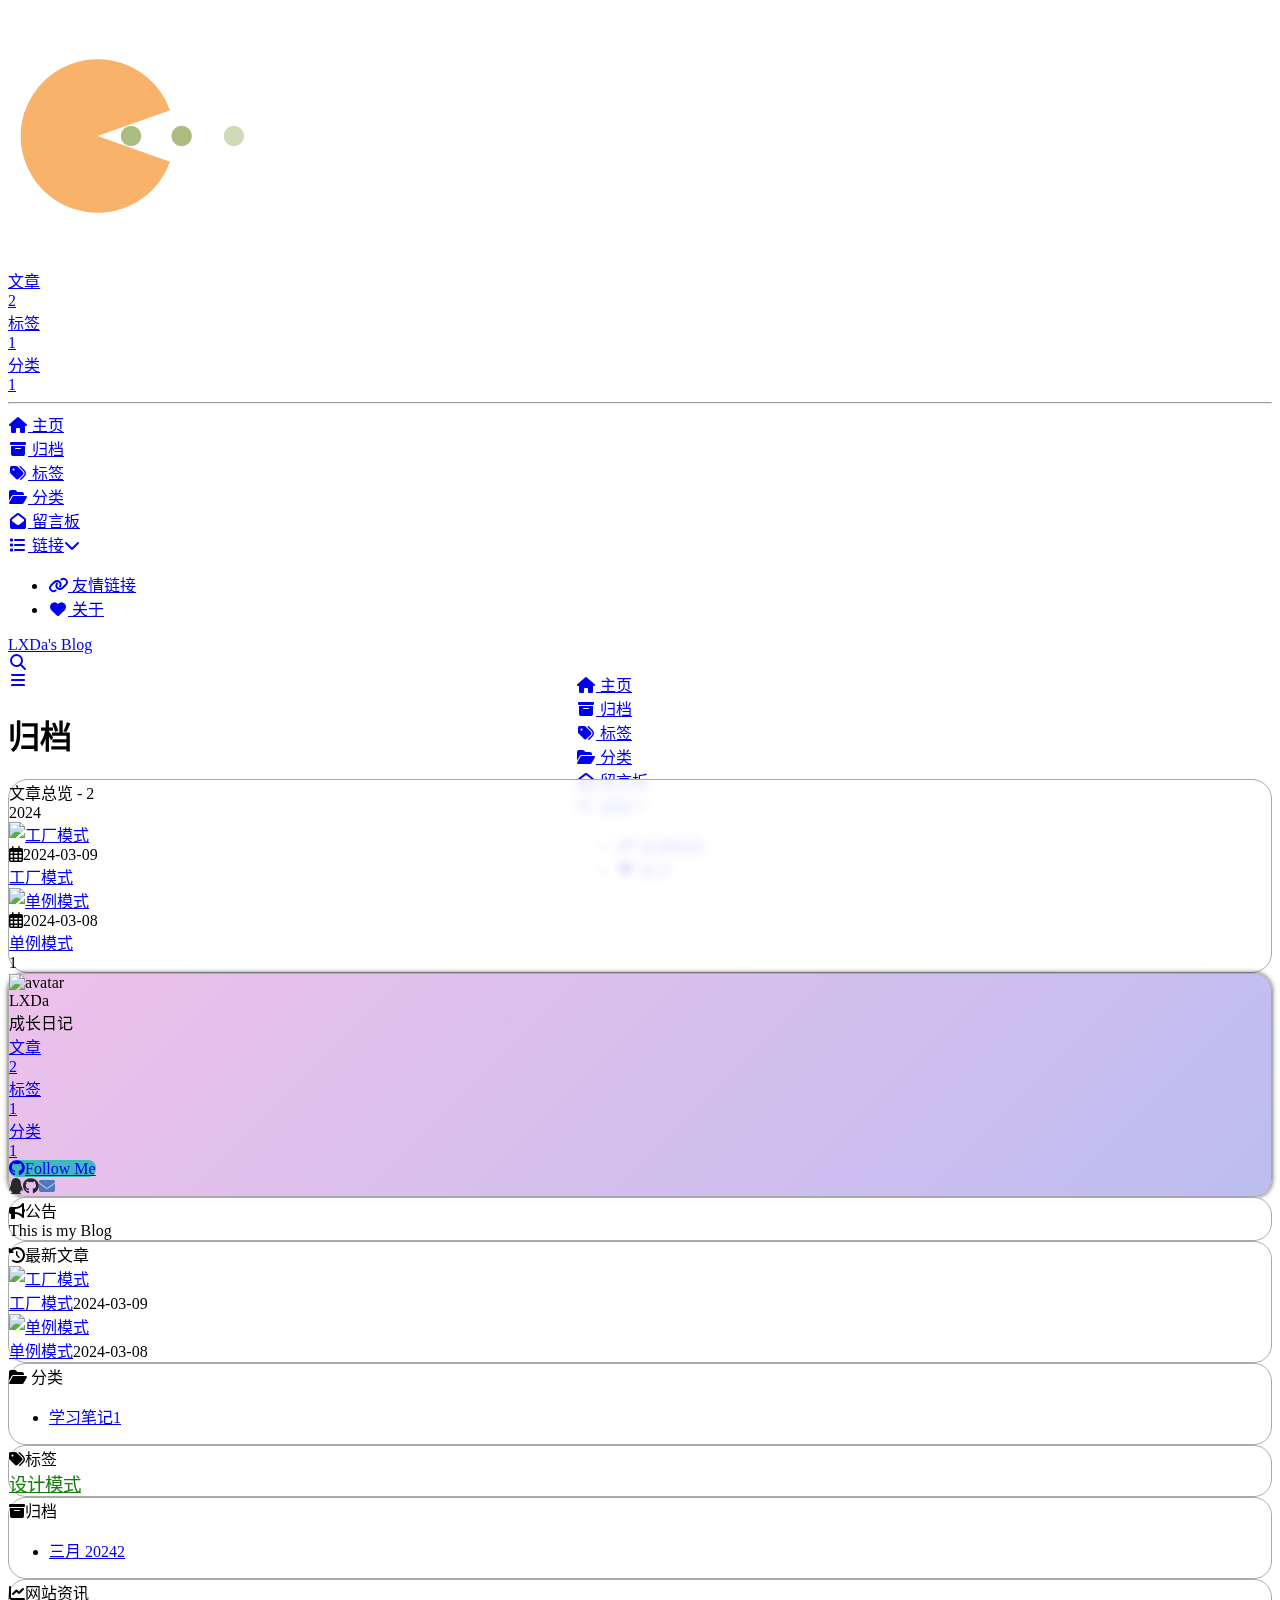
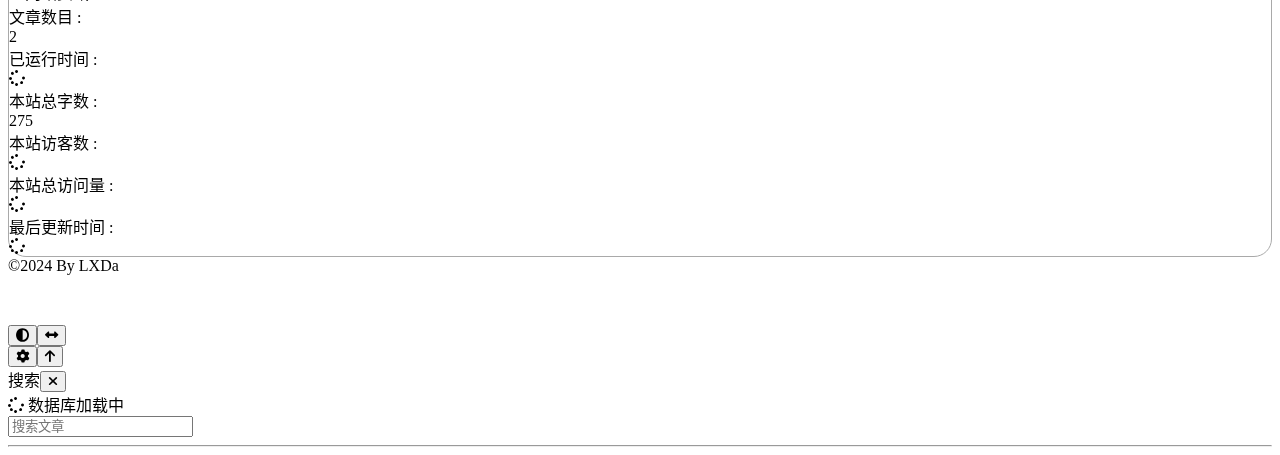
==== commit 77ccac92: "Site updated: 2024-03-10 10:26:51" ====
--- a/archives/index.html
+++ b/archives/index.html
@@ -54,7 +54,7 @@
   isHome: false,
   isHighlightShrink: false,
   isToc: false,
-  postUpdate: '2024-03-10 10:23:12'
+  postUpdate: '2024-03-10 10:26:45'
 }</script><script>(win=>{
       win.saveToLocal = {
         set: (key, value, ttl) => {
@@ -155,17 +155,17 @@
         }
       }
       detectApple()
-    })(window)</script><link rel="stylesheet" href="/LXDaa-Blog.github.io/css/custom.css"><!-- hexo injector head_end start --><link rel="stylesheet" href="https://cdn.jsdelivr.net/gh/Zfour/Butterfly-double-row-display@1.00/cardlistpost.min.css"/>
+    })(window)</script><link rel="stylesheet" href="/css/custom.css"><!-- hexo injector head_end start --><link rel="stylesheet" href="https://cdn.jsdelivr.net/gh/Zfour/Butterfly-double-row-display@1.00/cardlistpost.min.css"/>
 <style>#recent-posts > .recent-post-item >.recent-post-info > .article-meta-wrap > .tags:before {content:"\A";
   white-space: pre;}#recent-posts > .recent-post-item >.recent-post-info > .article-meta-wrap > .tags > .article-meta__separator{display:none}</style>
-<link rel="stylesheet" href="https://cdn.cbd.int/hexo-butterfly-clock-anzhiyu/lib/clock.min.css" /><link rel="stylesheet" href="https://www.fomal.cc/static/css/runtime.min.css" media="print" onload="this.media='all'"><link rel="stylesheet" href="https://npm.elemecdn.com/hexo-butterfly-swiper/lib/swiper.min.css" media="print" onload="this.media='all'"><link rel="stylesheet" href="https://npm.elemecdn.com/hexo-butterfly-swiper/lib/swiperstyle.css" media="print" onload="this.media='all'"><link rel="stylesheet" href="https://npm.elemecdn.com/hexo-butterfly-wowjs/lib/animate.min.css" media="print" onload="this.media='screen'"><link rel="stylesheet" href="https://npm.elemecdn.com/hexo-butterfly-tag-plugins-plus@latest/lib/assets/font-awesome-animation.min.css" media="defer" onload="this.media='all'"><link rel="stylesheet" href="https://npm.elemecdn.com/hexo-butterfly-tag-plugins-plus@latest/lib/tag_plugins.css" media="defer" onload="this.media='all'"><script src="https://npm.elemecdn.com/hexo-butterfly-tag-plugins-plus@latest/lib/assets/carousel-touch.js"></script><!-- hexo injector head_end end --><meta name="generator" content="Hexo 6.3.0"></head><body><div id="web_bg"></div><div id="sidebar"><div id="menu-mask"></div><div id="sidebar-menus"><div class="avatar-img is-center"><img src="/LXDaa-Blog.github.io/imgs/%E5%A4%B4%E5%83%8F.jpg" onerror="onerror=null;src='/img/friend_404.gif'" alt="avatar"/></div><div class="sidebar-site-data site-data is-center"><a href="/LXDaa-Blog.github.io/archives/"><div class="headline">文章</div><div class="length-num">2</div></a><a href="/LXDaa-Blog.github.io/tags/"><div class="headline">标签</div><div class="length-num">1</div></a><a href="/LXDaa-Blog.github.io/categories/"><div class="headline">分类</div><div class="length-num">1</div></a></div><hr class="custom-hr"/><div class="menus_items"><div class="menus_item"><a class="site-page" href="/LXDaa-Blog.github.io/"><i class="fa-fw fas fa-home"></i><span> 主页</span></a></div><div class="menus_item"><a class="site-page" href="/LXDaa-Blog.github.io/archives/"><i class="fa-fw fas fa-archive"></i><span> 归档</span></a></div><div class="menus_item"><a class="site-page" href="/LXDaa-Blog.github.io/tags/"><i class="fa-fw fas fa-tags"></i><span> 标签</span></a></div><div class="menus_item"><a class="site-page" href="/LXDaa-Blog.github.io/categories/"><i class="fa-fw fas fa-folder-open"></i><span> 分类</span></a></div><div class="menus_item"><a class="site-page" href="/LXDaa-Blog.github.io/comments/"><i class="fa-fw fas fa-envelope-open"></i><span> 留言板</span></a></div><div class="menus_item"><a class="site-page group hide" href="javascript:void(0);"><i class="fa-fw fas fa-list"></i><span> 链接</span><i class="fas fa-chevron-down"></i></a><ul class="menus_item_child"><li><a class="site-page child" href="/LXDaa-Blog.github.io/link/"><i class="fa-fw fas fa-link"></i><span> 友情链接</span></a></li><li><a class="site-page child" href="/LXDaa-Blog.github.io/about/"><i class="fa-fw fas fa-heart"></i><span> 关于</span></a></li></ul></div></div></div></div><div class="page" id="body-wrap"><header class="not-home-page" id="page-header" style="background-image: url('/LXDaa-Blog.github.io/imgs/homepage.png')"><nav id="nav"><span id="blog-info"><a href="/LXDaa-Blog.github.io/" title="LXDa's  Blog"><span class="site-name">LXDa's  Blog</span></a></span><div id="menus"><div id="search-button"><a class="site-page social-icon search" href="javascript:void(0);"><i class="fas fa-search fa-fw"></i><!--span=' '+_p('search.title')--></a></div><div class="menus_items"><div class="menus_item"><a class="site-page" href="/LXDaa-Blog.github.io/"><i class="fa-fw fas fa-home"></i><span> 主页</span></a></div><div class="menus_item"><a class="site-page" href="/LXDaa-Blog.github.io/archives/"><i class="fa-fw fas fa-archive"></i><span> 归档</span></a></div><div class="menus_item"><a class="site-page" href="/LXDaa-Blog.github.io/tags/"><i class="fa-fw fas fa-tags"></i><span> 标签</span></a></div><div class="menus_item"><a class="site-page" href="/LXDaa-Blog.github.io/categories/"><i class="fa-fw fas fa-folder-open"></i><span> 分类</span></a></div><div class="menus_item"><a class="site-page" href="/LXDaa-Blog.github.io/comments/"><i class="fa-fw fas fa-envelope-open"></i><span> 留言板</span></a></div><div class="menus_item"><a class="site-page group hide" href="javascript:void(0);"><i class="fa-fw fas fa-list"></i><span> 链接</span><i class="fas fa-chevron-down"></i></a><ul class="menus_item_child"><li><a class="site-page child" href="/LXDaa-Blog.github.io/link/"><i class="fa-fw fas fa-link"></i><span> 友情链接</span></a></li><li><a class="site-page child" href="/LXDaa-Blog.github.io/about/"><i class="fa-fw fas fa-heart"></i><span> 关于</span></a></li></ul></div></div><div id="toggle-menu"><a class="site-page" href="javascript:void(0);"><i class="fas fa-bars fa-fw"></i></a></div></div></nav><div id="page-site-info"><h1 id="site-title">归档</h1></div></header><main class="layout" id="content-inner"><div id="archive"><div class="article-sort-title">文章总览 - 2</div><div class="article-sort"><div class="article-sort-item year">2024</div><div class="article-sort-item"><a class="article-sort-item-img" href="/LXDaa-Blog.github.io/2024/03/09/%E5%B7%A5%E5%8E%82%E6%A8%A1%E5%BC%8F/" title="工厂模式"><img src="/LXDaa-Blog.github.io/imgs/cover/3.jpg" alt="工厂模式" onerror="this.onerror=null;this.src='/LXDaa-Blog.github.io/img/404.jpg'"></a><div class="article-sort-item-info"><div class="article-sort-item-time"><i class="far fa-calendar-alt"></i><time class="post-meta-date-created" datetime="2024-03-09T00:00:00.000Z" title="发表于 2024-03-09 08:00:00">2024-03-09</time></div><a class="article-sort-item-title" href="/LXDaa-Blog.github.io/2024/03/09/%E5%B7%A5%E5%8E%82%E6%A8%A1%E5%BC%8F/" title="工厂模式">工厂模式</a></div></div><div class="article-sort-item"><a class="article-sort-item-img" href="/LXDaa-Blog.github.io/2024/03/08/%E5%8D%95%E4%BE%8B%E6%A8%A1%E5%BC%8F/" title="单例模式"><img src="/LXDaa-Blog.github.io/imgs/cover/1.jpg" alt="单例模式" onerror="this.onerror=null;this.src='/LXDaa-Blog.github.io/img/404.jpg'"></a><div class="article-sort-item-info"><div class="article-sort-item-time"><i class="far fa-calendar-alt"></i><time class="post-meta-date-created" datetime="2024-03-08T00:00:00.000Z" title="发表于 2024-03-08 08:00:00">2024-03-08</time></div><a class="article-sort-item-title" href="/LXDaa-Blog.github.io/2024/03/08/%E5%8D%95%E4%BE%8B%E6%A8%A1%E5%BC%8F/" title="单例模式">单例模式</a></div></div></div><nav id="pagination"><div class="pagination"><span class="page-number current">1</span></div></nav></div><div class="aside-content" id="aside-content"><div class="card-widget card-info"><div class="is-center"><div class="avatar-img"><img src="/LXDaa-Blog.github.io/imgs/%E5%A4%B4%E5%83%8F.jpg" onerror="this.onerror=null;this.src='/LXDaa-Blog.github.io/img/friend_404.gif'" alt="avatar"/></div><div class="author-info__name">LXDa</div><div class="author-info__description">成长日记</div></div><div class="card-info-data site-data is-center"><a href="/LXDaa-Blog.github.io/archives/"><div class="headline">文章</div><div class="length-num">2</div></a><a href="/LXDaa-Blog.github.io/tags/"><div class="headline">标签</div><div class="length-num">1</div></a><a href="/LXDaa-Blog.github.io/categories/"><div class="headline">分类</div><div class="length-num">1</div></a></div><a id="card-info-btn" target="_blank" rel="noopener" href="https://github.com/xxxxxx"><i class="fab fa-github"></i><span>Follow Me</span></a><div class="card-info-social-icons is-center"><a class="social-icon" href="https://github.com/xxxxx" target="_blank" title="QQ"><i class="fa-brands fa-qq" style="color: #24292e;"></i></a><a class="social-icon" href="https://github.com/xxxxx" target="_blank" title="Github"><i class="fab fa-github" style="color: #24292e;"></i></a><a class="social-icon" href="mailto:xxxxxx@gmail.com" target="_blank" title="Email"><i class="fas fa-envelope" style="color: #4a7dbe;"></i></a></div></div><div class="card-widget card-announcement"><div class="item-headline"><i class="fas fa-bullhorn fa-shake"></i><span>公告</span></div><div class="announcement_content">This is my Blog</div></div><div class="sticky_layout"><div class="card-widget card-recent-post"><div class="item-headline"><i class="fas fa-history"></i><span>最新文章</span></div><div class="aside-list"><div class="aside-list-item"><a class="thumbnail" href="/LXDaa-Blog.github.io/2024/03/09/%E5%B7%A5%E5%8E%82%E6%A8%A1%E5%BC%8F/" title="工厂模式"><img src="/LXDaa-Blog.github.io/imgs/cover/3.jpg" onerror="this.onerror=null;this.src='/LXDaa-Blog.github.io/img/404.jpg'" alt="工厂模式"/></a><div class="content"><a class="title" href="/LXDaa-Blog.github.io/2024/03/09/%E5%B7%A5%E5%8E%82%E6%A8%A1%E5%BC%8F/" title="工厂模式">工厂模式</a><time datetime="2024-03-09T00:00:00.000Z" title="发表于 2024-03-09 08:00:00">2024-03-09</time></div></div><div class="aside-list-item"><a class="thumbnail" href="/LXDaa-Blog.github.io/2024/03/08/%E5%8D%95%E4%BE%8B%E6%A8%A1%E5%BC%8F/" title="单例模式"><img src="/LXDaa-Blog.github.io/imgs/cover/1.jpg" onerror="this.onerror=null;this.src='/LXDaa-Blog.github.io/img/404.jpg'" alt="单例模式"/></a><div class="content"><a class="title" href="/LXDaa-Blog.github.io/2024/03/08/%E5%8D%95%E4%BE%8B%E6%A8%A1%E5%BC%8F/" title="单例模式">单例模式</a><time datetime="2024-03-08T00:00:00.000Z" title="发表于 2024-03-08 08:00:00">2024-03-08</time></div></div></div></div><div class="card-widget card-categories"><div class="item-headline">
+<link rel="stylesheet" href="https://cdn.cbd.int/hexo-butterfly-clock-anzhiyu/lib/clock.min.css" /><link rel="stylesheet" href="https://www.fomal.cc/static/css/runtime.min.css" media="print" onload="this.media='all'"><link rel="stylesheet" href="https://npm.elemecdn.com/hexo-butterfly-swiper/lib/swiper.min.css" media="print" onload="this.media='all'"><link rel="stylesheet" href="https://npm.elemecdn.com/hexo-butterfly-swiper/lib/swiperstyle.css" media="print" onload="this.media='all'"><link rel="stylesheet" href="https://npm.elemecdn.com/hexo-butterfly-tag-plugins-plus@latest/lib/assets/font-awesome-animation.min.css" media="defer" onload="this.media='all'"><link rel="stylesheet" href="https://npm.elemecdn.com/hexo-butterfly-tag-plugins-plus@latest/lib/tag_plugins.css" media="defer" onload="this.media='all'"><script src="https://npm.elemecdn.com/hexo-butterfly-tag-plugins-plus@latest/lib/assets/carousel-touch.js"></script><link rel="stylesheet" href="https://npm.elemecdn.com/hexo-butterfly-wowjs/lib/animate.min.css" media="print" onload="this.media='screen'"><!-- hexo injector head_end end --><meta name="generator" content="Hexo 6.3.0"></head><body><div id="web_bg"></div><div id="sidebar"><div id="menu-mask"></div><div id="sidebar-menus"><div class="avatar-img is-center"><img src="/LXDaa-Blog.github.io/imgs/%E5%A4%B4%E5%83%8F.jpg" onerror="onerror=null;src='/img/friend_404.gif'" alt="avatar"/></div><div class="sidebar-site-data site-data is-center"><a href="/LXDaa-Blog.github.io/archives/"><div class="headline">文章</div><div class="length-num">2</div></a><a href="/LXDaa-Blog.github.io/tags/"><div class="headline">标签</div><div class="length-num">1</div></a><a href="/LXDaa-Blog.github.io/categories/"><div class="headline">分类</div><div class="length-num">1</div></a></div><hr class="custom-hr"/><div class="menus_items"><div class="menus_item"><a class="site-page" href="/LXDaa-Blog.github.io/"><i class="fa-fw fas fa-home"></i><span> 主页</span></a></div><div class="menus_item"><a class="site-page" href="/LXDaa-Blog.github.io/archives/"><i class="fa-fw fas fa-archive"></i><span> 归档</span></a></div><div class="menus_item"><a class="site-page" href="/LXDaa-Blog.github.io/tags/"><i class="fa-fw fas fa-tags"></i><span> 标签</span></a></div><div class="menus_item"><a class="site-page" href="/LXDaa-Blog.github.io/categories/"><i class="fa-fw fas fa-folder-open"></i><span> 分类</span></a></div><div class="menus_item"><a class="site-page" href="/LXDaa-Blog.github.io/comments/"><i class="fa-fw fas fa-envelope-open"></i><span> 留言板</span></a></div><div class="menus_item"><a class="site-page group hide" href="javascript:void(0);"><i class="fa-fw fas fa-list"></i><span> 链接</span><i class="fas fa-chevron-down"></i></a><ul class="menus_item_child"><li><a class="site-page child" href="/LXDaa-Blog.github.io/link/"><i class="fa-fw fas fa-link"></i><span> 友情链接</span></a></li><li><a class="site-page child" href="/LXDaa-Blog.github.io/about/"><i class="fa-fw fas fa-heart"></i><span> 关于</span></a></li></ul></div></div></div></div><div class="page" id="body-wrap"><header class="not-home-page" id="page-header" style="background-image: url('/LXDaa-Blog.github.io/imgs/homepage.png')"><nav id="nav"><span id="blog-info"><a href="/LXDaa-Blog.github.io/" title="LXDa's  Blog"><span class="site-name">LXDa's  Blog</span></a></span><div id="menus"><div id="search-button"><a class="site-page social-icon search" href="javascript:void(0);"><i class="fas fa-search fa-fw"></i><!--span=' '+_p('search.title')--></a></div><div class="menus_items"><div class="menus_item"><a class="site-page" href="/LXDaa-Blog.github.io/"><i class="fa-fw fas fa-home"></i><span> 主页</span></a></div><div class="menus_item"><a class="site-page" href="/LXDaa-Blog.github.io/archives/"><i class="fa-fw fas fa-archive"></i><span> 归档</span></a></div><div class="menus_item"><a class="site-page" href="/LXDaa-Blog.github.io/tags/"><i class="fa-fw fas fa-tags"></i><span> 标签</span></a></div><div class="menus_item"><a class="site-page" href="/LXDaa-Blog.github.io/categories/"><i class="fa-fw fas fa-folder-open"></i><span> 分类</span></a></div><div class="menus_item"><a class="site-page" href="/LXDaa-Blog.github.io/comments/"><i class="fa-fw fas fa-envelope-open"></i><span> 留言板</span></a></div><div class="menus_item"><a class="site-page group hide" href="javascript:void(0);"><i class="fa-fw fas fa-list"></i><span> 链接</span><i class="fas fa-chevron-down"></i></a><ul class="menus_item_child"><li><a class="site-page child" href="/LXDaa-Blog.github.io/link/"><i class="fa-fw fas fa-link"></i><span> 友情链接</span></a></li><li><a class="site-page child" href="/LXDaa-Blog.github.io/about/"><i class="fa-fw fas fa-heart"></i><span> 关于</span></a></li></ul></div></div><div id="toggle-menu"><a class="site-page" href="javascript:void(0);"><i class="fas fa-bars fa-fw"></i></a></div></div></nav><div id="page-site-info"><h1 id="site-title">归档</h1></div></header><main class="layout" id="content-inner"><div id="archive"><div class="article-sort-title">文章总览 - 2</div><div class="article-sort"><div class="article-sort-item year">2024</div><div class="article-sort-item"><a class="article-sort-item-img" href="/LXDaa-Blog.github.io/2024/03/09/%E5%B7%A5%E5%8E%82%E6%A8%A1%E5%BC%8F/" title="工厂模式"><img src="/LXDaa-Blog.github.io/imgs/cover/3.jpg" alt="工厂模式" onerror="this.onerror=null;this.src='/LXDaa-Blog.github.io/img/404.jpg'"></a><div class="article-sort-item-info"><div class="article-sort-item-time"><i class="far fa-calendar-alt"></i><time class="post-meta-date-created" datetime="2024-03-09T00:00:00.000Z" title="发表于 2024-03-09 08:00:00">2024-03-09</time></div><a class="article-sort-item-title" href="/LXDaa-Blog.github.io/2024/03/09/%E5%B7%A5%E5%8E%82%E6%A8%A1%E5%BC%8F/" title="工厂模式">工厂模式</a></div></div><div class="article-sort-item"><a class="article-sort-item-img" href="/LXDaa-Blog.github.io/2024/03/08/%E5%8D%95%E4%BE%8B%E6%A8%A1%E5%BC%8F/" title="单例模式"><img src="/LXDaa-Blog.github.io/imgs/cover/1.jpg" alt="单例模式" onerror="this.onerror=null;this.src='/LXDaa-Blog.github.io/img/404.jpg'"></a><div class="article-sort-item-info"><div class="article-sort-item-time"><i class="far fa-calendar-alt"></i><time class="post-meta-date-created" datetime="2024-03-08T00:00:00.000Z" title="发表于 2024-03-08 08:00:00">2024-03-08</time></div><a class="article-sort-item-title" href="/LXDaa-Blog.github.io/2024/03/08/%E5%8D%95%E4%BE%8B%E6%A8%A1%E5%BC%8F/" title="单例模式">单例模式</a></div></div></div><nav id="pagination"><div class="pagination"><span class="page-number current">1</span></div></nav></div><div class="aside-content" id="aside-content"><div class="card-widget card-info"><div class="is-center"><div class="avatar-img"><img src="/LXDaa-Blog.github.io/imgs/%E5%A4%B4%E5%83%8F.jpg" onerror="this.onerror=null;this.src='/LXDaa-Blog.github.io/img/friend_404.gif'" alt="avatar"/></div><div class="author-info__name">LXDa</div><div class="author-info__description">成长日记</div></div><div class="card-info-data site-data is-center"><a href="/LXDaa-Blog.github.io/archives/"><div class="headline">文章</div><div class="length-num">2</div></a><a href="/LXDaa-Blog.github.io/tags/"><div class="headline">标签</div><div class="length-num">1</div></a><a href="/LXDaa-Blog.github.io/categories/"><div class="headline">分类</div><div class="length-num">1</div></a></div><a id="card-info-btn" target="_blank" rel="noopener" href="https://github.com/xxxxxx"><i class="fab fa-github"></i><span>Follow Me</span></a><div class="card-info-social-icons is-center"><a class="social-icon" href="https://github.com/xxxxx" target="_blank" title="QQ"><i class="fa-brands fa-qq" style="color: #24292e;"></i></a><a class="social-icon" href="https://github.com/xxxxx" target="_blank" title="Github"><i class="fab fa-github" style="color: #24292e;"></i></a><a class="social-icon" href="mailto:xxxxxx@gmail.com" target="_blank" title="Email"><i class="fas fa-envelope" style="color: #4a7dbe;"></i></a></div></div><div class="card-widget card-announcement"><div class="item-headline"><i class="fas fa-bullhorn fa-shake"></i><span>公告</span></div><div class="announcement_content">This is my Blog</div></div><div class="sticky_layout"><div class="card-widget card-recent-post"><div class="item-headline"><i class="fas fa-history"></i><span>最新文章</span></div><div class="aside-list"><div class="aside-list-item"><a class="thumbnail" href="/LXDaa-Blog.github.io/2024/03/09/%E5%B7%A5%E5%8E%82%E6%A8%A1%E5%BC%8F/" title="工厂模式"><img src="/LXDaa-Blog.github.io/imgs/cover/3.jpg" onerror="this.onerror=null;this.src='/LXDaa-Blog.github.io/img/404.jpg'" alt="工厂模式"/></a><div class="content"><a class="title" href="/LXDaa-Blog.github.io/2024/03/09/%E5%B7%A5%E5%8E%82%E6%A8%A1%E5%BC%8F/" title="工厂模式">工厂模式</a><time datetime="2024-03-09T00:00:00.000Z" title="发表于 2024-03-09 08:00:00">2024-03-09</time></div></div><div class="aside-list-item"><a class="thumbnail" href="/LXDaa-Blog.github.io/2024/03/08/%E5%8D%95%E4%BE%8B%E6%A8%A1%E5%BC%8F/" title="单例模式"><img src="/LXDaa-Blog.github.io/imgs/cover/1.jpg" onerror="this.onerror=null;this.src='/LXDaa-Blog.github.io/img/404.jpg'" alt="单例模式"/></a><div class="content"><a class="title" href="/LXDaa-Blog.github.io/2024/03/08/%E5%8D%95%E4%BE%8B%E6%A8%A1%E5%BC%8F/" title="单例模式">单例模式</a><time datetime="2024-03-08T00:00:00.000Z" title="发表于 2024-03-08 08:00:00">2024-03-08</time></div></div></div></div><div class="card-widget card-categories"><div class="item-headline">
             <i class="fas fa-folder-open"></i>
             <span>分类</span>
             
             </div>
             <ul class="card-category-list" id="aside-cat-list">
             <li class="card-category-list-item "><a class="card-category-list-link" href="/LXDaa-Blog.github.io/categories/%E5%AD%A6%E4%B9%A0%E7%AC%94%E8%AE%B0/"><span class="card-category-list-name">学习笔记</span><span class="card-category-list-count">1</span></a></li>
-            </ul></div><div class="card-widget card-tags"><div class="item-headline"><i class="fas fa-tags"></i><span>标签</span></div><div class="card-tag-cloud"><a href="/LXDaa-Blog.github.io/tags/%E8%AE%BE%E8%AE%A1%E6%A8%A1%E5%BC%8F/" style="font-size: 1.15em; color: rgb(65, 0, 163)">设计模式</a></div></div><div class="card-widget card-archives"><div class="item-headline"><i class="fas fa-archive"></i><span>归档</span></div><ul class="card-archive-list"><li class="card-archive-list-item"><a class="card-archive-list-link" href="/LXDaa-Blog.github.io/archives/2024/03/"><span class="card-archive-list-date">三月 2024</span><span class="card-archive-list-count">2</span></a></li></ul></div><div class="card-widget card-webinfo"><div class="item-headline"><i class="fas fa-chart-line"></i><span>网站资讯</span></div><div class="webinfo"><div class="webinfo-item"><div class="item-name">文章数目 :</div><div class="item-count">2</div></div><div class="webinfo-item"><div class="item-name">已运行时间 :</div><div class="item-count" id="runtimeshow" data-publishDate="2024-03-07T16:00:00.000Z"><i class="fa-solid fa-spinner fa-spin"></i></div></div><div class="webinfo-item"><div class="item-name">本站总字数 :</div><div class="item-count">275</div></div><div class="webinfo-item"><div class="item-name">本站访客数 :</div><div class="item-count" id="busuanzi_value_site_uv"><i class="fa-solid fa-spinner fa-spin"></i></div></div><div class="webinfo-item"><div class="item-name">本站总访问量 :</div><div class="item-count" id="busuanzi_value_site_pv"><i class="fa-solid fa-spinner fa-spin"></i></div></div><div class="webinfo-item"><div class="item-name">最后更新时间 :</div><div class="item-count" id="last-push-date" data-lastPushDate="2024-03-10T02:23:12.692Z"><i class="fa-solid fa-spinner fa-spin"></i></div></div></div></div></div></div></main><footer id="footer"><div id="footer-wrap"><div class="copyright">&copy;2024 By LXDa</div></div></footer></div><div id="rightside"><div id="rightside-config-hide"><button id="darkmode" type="button" title="浅色和深色模式转换"><i class="fas fa-adjust"></i></button><button id="hide-aside-btn" type="button" title="单栏和双栏切换"><i class="fas fa-arrows-alt-h"></i></button></div><div id="rightside-config-show"><button id="rightside-config" type="button" title="设置"><i class="fas fa-cog fa-spin"></i></button><button id="go-up" type="button" title="回到顶部"><span class="scroll-percent"></span><i class="fas fa-arrow-up"></i></button></div></div><div><script src="/LXDaa-Blog.github.io/js/utils.js?v=4.13.0"></script><script src="/LXDaa-Blog.github.io/js/main.js?v=4.13.0"></script><script src="https://cdn.jsdelivr.net/npm/@fancyapps/ui@5.0.33/dist/fancybox/fancybox.umd.min.js"></script><script src="https://cdn.jsdelivr.net/npm/instant.page@5.2.0/instantpage.min.js" type="module"></script><script>function panguFn () {
+            </ul></div><div class="card-widget card-tags"><div class="item-headline"><i class="fas fa-tags"></i><span>标签</span></div><div class="card-tag-cloud"><a href="/LXDaa-Blog.github.io/tags/%E8%AE%BE%E8%AE%A1%E6%A8%A1%E5%BC%8F/" style="font-size: 1.15em; color: rgb(19, 128, 9)">设计模式</a></div></div><div class="card-widget card-archives"><div class="item-headline"><i class="fas fa-archive"></i><span>归档</span></div><ul class="card-archive-list"><li class="card-archive-list-item"><a class="card-archive-list-link" href="/LXDaa-Blog.github.io/archives/2024/03/"><span class="card-archive-list-date">三月 2024</span><span class="card-archive-list-count">2</span></a></li></ul></div><div class="card-widget card-webinfo"><div class="item-headline"><i class="fas fa-chart-line"></i><span>网站资讯</span></div><div class="webinfo"><div class="webinfo-item"><div class="item-name">文章数目 :</div><div class="item-count">2</div></div><div class="webinfo-item"><div class="item-name">已运行时间 :</div><div class="item-count" id="runtimeshow" data-publishDate="2024-03-07T16:00:00.000Z"><i class="fa-solid fa-spinner fa-spin"></i></div></div><div class="webinfo-item"><div class="item-name">本站总字数 :</div><div class="item-count">275</div></div><div class="webinfo-item"><div class="item-name">本站访客数 :</div><div class="item-count" id="busuanzi_value_site_uv"><i class="fa-solid fa-spinner fa-spin"></i></div></div><div class="webinfo-item"><div class="item-name">本站总访问量 :</div><div class="item-count" id="busuanzi_value_site_pv"><i class="fa-solid fa-spinner fa-spin"></i></div></div><div class="webinfo-item"><div class="item-name">最后更新时间 :</div><div class="item-count" id="last-push-date" data-lastPushDate="2024-03-10T02:26:45.322Z"><i class="fa-solid fa-spinner fa-spin"></i></div></div></div></div></div></div></main><footer id="footer"><div id="footer-wrap"><div class="copyright">&copy;2024 By LXDa</div></div></footer></div><div id="rightside"><div id="rightside-config-hide"><button id="darkmode" type="button" title="浅色和深色模式转换"><i class="fas fa-adjust"></i></button><button id="hide-aside-btn" type="button" title="单栏和双栏切换"><i class="fas fa-arrows-alt-h"></i></button></div><div id="rightside-config-show"><button id="rightside-config" type="button" title="设置"><i class="fas fa-cog fa-spin"></i></button><button id="go-up" type="button" title="回到顶部"><span class="scroll-percent"></span><i class="fas fa-arrow-up"></i></button></div></div><div><script src="/LXDaa-Blog.github.io/js/utils.js?v=4.13.0"></script><script src="/LXDaa-Blog.github.io/js/main.js?v=4.13.0"></script><script src="https://cdn.jsdelivr.net/npm/@fancyapps/ui@5.0.33/dist/fancybox/fancybox.umd.min.js"></script><script src="https://cdn.jsdelivr.net/npm/instant.page@5.2.0/instantpage.min.js" type="module"></script><script>function panguFn () {
   if (typeof pangu === 'object') pangu.autoSpacingPage()
   else {
     getScript('https://cdn.jsdelivr.net/npm/pangu@4.0.7/dist/browser/pangu.min.js')
@@ -183,7 +183,7 @@
   }
 }
 
-document.addEventListener('DOMContentLoaded', panguInit)</script><div class="js-pjax"></div><canvas id="universe"></canvas><script defer src="/LXDaa-Blog.github.io/js/universe.js"></script><script id="canvas_nest" defer="defer" color="0,0,255" opacity="0.7" zIndex="-1" count="99" mobile="false" src="https://cdn.jsdelivr.net/npm/butterfly-extsrc@1.1.3/dist/canvas-nest.min.js"></script><script id="click-show-text" src="https://cdn.jsdelivr.net/npm/butterfly-extsrc@1.1.3/dist/click-show-text.min.js" data-mobile="false" data-text="富强,民主,文明,和谐,自由,平等,公正,法治,爱国,敬业,诚信,友善" data-fontsize="15px" data-random="false" async="async"></script><link rel="stylesheet" href="https://cdn.jsdelivr.net/npm/aplayer@1.10.1/dist/APlayer.min.css" media="print" onload="this.media='all'"><script src="https://cdn.jsdelivr.net/npm/aplayer@1.10.1/dist/APlayer.min.js"></script><script src="https://cdn.jsdelivr.net/npm/butterfly-extsrc@1.1.3/metingjs/dist/Meting.min.js"></script><script src="https://cdn.jsdelivr.net/npm/pjax@0.2.8/pjax.min.js"></script><script>let pjaxSelectors = ["head > title","#config-diff","#body-wrap","#rightside-config-hide","#rightside-config-show",".js-pjax"]
+document.addEventListener('DOMContentLoaded', panguInit)</script><div class="js-pjax"></div><canvas id="universe"></canvas><script defer src="/js/universe.js"></script><script id="canvas_nest" defer="defer" color="0,0,255" opacity="0.7" zIndex="-1" count="99" mobile="false" src="https://cdn.jsdelivr.net/npm/butterfly-extsrc@1.1.3/dist/canvas-nest.min.js"></script><script id="click-show-text" src="https://cdn.jsdelivr.net/npm/butterfly-extsrc@1.1.3/dist/click-show-text.min.js" data-mobile="false" data-text="富强,民主,文明,和谐,自由,平等,公正,法治,爱国,敬业,诚信,友善" data-fontsize="15px" data-random="false" async="async"></script><link rel="stylesheet" href="https://cdn.jsdelivr.net/npm/aplayer@1.10.1/dist/APlayer.min.css" media="print" onload="this.media='all'"><script src="https://cdn.jsdelivr.net/npm/aplayer@1.10.1/dist/APlayer.min.js"></script><script src="https://cdn.jsdelivr.net/npm/butterfly-extsrc@1.1.3/metingjs/dist/Meting.min.js"></script><script src="https://cdn.jsdelivr.net/npm/pjax@0.2.8/pjax.min.js"></script><script>let pjaxSelectors = ["head > title","#config-diff","#body-wrap","#rightside-config-hide","#rightside-config-show",".js-pjax"]
 
 var pjax = new Pjax({
   elements: 'a:not([target="_blank"])',
@@ -334,7 +334,7 @@
   else if (epage === cpage){
     butterfly_swiper_injector_config();
   }
-  </script><script defer src="https://npm.elemecdn.com/hexo-butterfly-swiper/lib/swiper.min.js"></script><script defer data-pjax src="https://npm.elemecdn.com/hexo-butterfly-swiper/lib/swiper_init.js"></script><div class="js-pjax"><script async="async">var arr = document.getElementsByClassName('recent-post-item');
+  </script><script defer src="https://npm.elemecdn.com/hexo-butterfly-swiper/lib/swiper.min.js"></script><script defer data-pjax src="https://npm.elemecdn.com/hexo-butterfly-swiper/lib/swiper_init.js"></script><script async src="//at.alicdn.com/t/font_2032782_8d5kxvn09md.js"></script><div class="js-pjax"><script async="async">var arr = document.getElementsByClassName('recent-post-item');
 for(var i = 0;i<arr.length;i++){
     arr[i].classList.add('wow');
     arr[i].classList.add('animate__zoomIn');
@@ -350,4 +350,4 @@
     arr[i].setAttribute('data-wow-delay', '');
     arr[i].setAttribute('data-wow-offset', '');
     arr[i].setAttribute('data-wow-iteration', '');
-  }</script></div><script defer src="https://npm.elemecdn.com/hexo-butterfly-wowjs/lib/wow.min.js"></script><script defer src="https://npm.elemecdn.com/hexo-butterfly-wowjs/lib/wow_init.js"></script><script async src="//at.alicdn.com/t/font_2032782_8d5kxvn09md.js"></script><!-- hexo injector body_end end --></body></html>+  }</script></div><script defer src="https://npm.elemecdn.com/hexo-butterfly-wowjs/lib/wow.min.js"></script><script defer src="https://npm.elemecdn.com/hexo-butterfly-wowjs/lib/wow_init.js"></script><!-- hexo injector body_end end --></body></html>--- a/css/custom.css
+++ b/css/custom.css
@@ -0,0 +1,352 @@
+:root {
+    --trans-light: rgba(255, 255, 255, 0.88);
+    --trans-dark: rgba(25, 25, 25, 0.88);
+    --border-style: 1px solid rgb(169, 169, 169);
+    --backdrop-filter: blur(5px) saturate(150%);
+}
+/* 页脚与头图透明 */
+#footer {
+    background: transparent !important;
+}
+#page-header {
+    background: transparent !important;
+}
+
+/* 白天模式遮罩透明 */
+#footer::before {
+    background: transparent !important;
+}
+#page-header::before {
+    background: transparent !important;
+}
+
+/* 夜间模式遮罩透明 */
+[data-theme="dark"] #footer::before {
+    background: transparent !important;
+}
+[data-theme="dark"] #page-header::before {
+    background: transparent !important;
+}
+
+/* 小冰分类分类磁铁黑夜模式适配 */
+/* 一般状态 */
+[data-theme="dark"] .magnet_link_context {
+    background: #1e1e1e;
+    color: antiquewhite;
+}
+/* 鼠标悬浮状态 */
+[data-theme="dark"] .magnet_link_context:hover {
+    background: #3ecdf1;
+    color: #f2f2f2;
+}
+
+@font-face {
+    /* 为载入的字体取名字(随意) */
+    font-family: 'LXDa';
+    /* 字体文件地址(相对或者绝对路径都可以) */
+    src: url(/font/胡晓波男神体.otf);
+    /* 定义加粗样式(加粗多少) */
+    font-weight: normal;
+    /* 定义字体样式(斜体/非斜体) */
+    font-style: normal;
+    /* 定义显示样式 */
+    font-display: block;
+}
+
+/* 卡片翻页按钮居中 */
+#pagination {
+    width: 100%;
+    margin: auto;
+}
+/*导航栏魔改*/
+/* 一级菜单居中 */
+#nav .menus_items {
+    position: absolute !important;
+    width: fit-content !important;
+    left: 50% !important;
+    transform: translateX(-50%) !important;
+}
+/* 子菜单横向展示 */
+#nav .menus_items .menus_item:hover .menus_item_child {
+    display: flex !important;
+}
+/* 这里的2是代表导航栏的第2个元素，即有子菜单的元素，可以按自己需求修改 */
+.menus_items .menus_item:nth-child(2) .menus_item_child {
+    left: -125px;
+}
+
+/* 日间模式不生效 */
+[data-theme="light"] #site-name,
+[data-theme="light"] #site-title,
+[data-theme="light"] #site-subtitle,
+[data-theme="light"] #post-info {
+    animation: none;
+}
+/* 夜间模式生效 */
+[data-theme="dark"] #site-name,
+[data-theme="dark"] #site-title {
+    animation: light_15px 10s linear infinite;
+}
+[data-theme="dark"] #site-subtitle {
+    animation: light_10px 10s linear infinite;
+}
+[data-theme="dark"] #post-info {
+    animation: light_5px 10s linear infinite;
+}
+
+
+/*黑夜霓虹灯*/
+/* 关键帧描述 */
+@keyframes light_15px {
+    0% {
+        text-shadow: #5636ed 0 0 15px;
+    }
+    12.5% {
+        text-shadow: #11ee5e 0 0 15px;
+    }
+    25% {
+        text-shadow: #f14747 0 0 15px;
+    }
+    37.5% {
+        text-shadow: #f1a247 0 0 15px;
+    }
+    50% {
+        text-shadow: #f1ee47 0 0 15px;
+    }
+    50% {
+        text-shadow: #b347f1 0 0 15px;
+    }
+    62.5% {
+        text-shadow: #002afa 0 0 15px;
+    }
+    75% {
+        text-shadow: #ed709b 0 0 15px;
+    }
+    87.5% {
+        text-shadow: #39c5bb 0 0 15px;
+    }
+    100% {
+        text-shadow: #5636ed 0 0 15px;
+    }
+}
+
+@keyframes light_10px {
+    0% {
+        text-shadow: #5636ed 0 0 10px;
+    }
+    12.5% {
+        text-shadow: #11ee5e 0 0 10px;
+    }
+    25% {
+        text-shadow: #f14747 0 0 10px;
+    }
+    37.5% {
+        text-shadow: #f1a247 0 0 10px;
+    }
+    50% {
+        text-shadow: #f1ee47 0 0 10px;
+    }
+    50% {
+        text-shadow: #b347f1 0 0 10px;
+    }
+    62.5% {
+        text-shadow: #002afa 0 0 10px;
+    }
+    75% {
+        text-shadow: #ed709b 0 0 10px;
+    }
+    87.5% {
+        text-shadow: #39c5bb 0 0 10px;
+    }
+    100% {
+        text-shadow: #5636ed 0 0 10px;
+    }
+}
+
+@keyframes light_5px {
+    0% {
+        text-shadow: #5636ed 0 0 5px;
+    }
+    12.5% {
+        text-shadow: #11ee5e 0 0 5px;
+    }
+    25% {
+        text-shadow: #f14747 0 0 5px;
+    }
+    37.5% {
+        text-shadow: #f1a247 0 0 15px;
+    }
+    50% {
+        text-shadow: #f1ee47 0 0 5px;
+    }
+    50% {
+        text-shadow: #b347f1 0 0 5px;
+    }
+    62.5% {
+        text-shadow: #002afa 0 0 5px;
+    }
+    75% {
+        text-shadow: #ed709b 0 0 5px;
+    }
+    87.5% {
+        text-shadow: #39c5bb 0 0 5px;
+    }
+    100% {
+        text-shadow: #5636ed 0 0 5px;
+    }
+}
+
+
+/* 背景宇宙星光  */
+#universe{
+    display: block;
+    position: fixed;
+    margin: 0;
+    padding: 0;
+    border: 0;
+    outline: 0;
+    left: 0;
+    top: 0;
+    width: 100%;
+    height: 100%;
+    pointer-events: none;
+    /* 这个是调置顶的优先级的，-1在文章页下面，背景上面，个人推荐这种 */
+    z-index: -1;
+}
+
+/* 侧边栏个人信息卡片动态渐变色 */
+#aside-content > .card-widget.card-info {
+    background: linear-gradient(
+            -45deg,
+            #e8d8b9,
+            #eccec5,
+            #a3e9eb,
+            #bdbdf0,
+            #eec1ea
+    );
+    box-shadow: 0 0 5px rgb(66, 68, 68);
+    position: relative;
+    background-size: 400% 400%;
+    -webkit-animation: Gradient 10s ease infinite;
+    -moz-animation: Gradient 10s ease infinite;
+    animation: Gradient 10s ease infinite !important;
+}
+@-webkit-keyframes Gradient {
+    0% {
+        background-position: 0% 50%;
+    }
+    50% {
+        background-position: 100% 50%;
+    }
+    100% {
+        background-position: 0% 50%;
+    }
+}
+@-moz-keyframes Gradient {
+    0% {
+        background-position: 0% 50%;
+    }
+    50% {
+        background-position: 100% 50%;
+    }
+    100% {
+        background-position: 0% 50%;
+    }
+}
+@keyframes Gradient {
+    0% {
+        background-position: 0% 50%;
+    }
+    50% {
+        background-position: 100% 50%;
+    }
+    100% {
+        background-position: 0% 50%;
+    }
+}
+/*个人卡片渐变*/
+/* 黑夜模式适配 */
+[data-theme="dark"] #aside-content > .card-widget.card-info {
+    background: #191919ee;
+}
+
+/* 个人信息Follow me按钮 */
+#aside-content > .card-widget.card-info > #card-info-btn {
+    background-color: #3eb8be;
+    border-radius: 8px;
+}
+
+
+
+
+/* 首页文章卡片 */
+#recent-posts > .recent-post-item {
+    background: var(--trans-light);
+    backdrop-filter: var(--backdrop-filter);
+    border-radius: 25px;
+    border: var(--border-style);
+}
+
+/* 首页侧栏卡片 */
+#aside-content .card-widget {
+    background: var(--trans-light);
+    backdrop-filter: var(--backdrop-filter);
+    border-radius: 18px;
+    border: var(--border-style);
+}
+
+/* 文章页、归档页、普通页面 */
+div#post,
+div#page,
+div#archive {
+    background: var(--trans-light);
+    backdrop-filter: var(--backdrop-filter);
+    border: var(--border-style);
+    border-radius: 20px;
+}
+
+/* 导航栏 */
+#page-header.nav-fixed #nav {
+    background: rgba(255, 255, 255, 0.75);
+    backdrop-filter: var(--backdrop-filter);
+}
+
+[data-theme="dark"] #page-header.nav-fixed #nav {
+    background: rgba(0, 0, 0, 0.7) !important;
+}
+
+/* 夜间模式遮罩 */
+[data-theme="dark"] #recent-posts > .recent-post-item,
+[data-theme="dark"] #aside-content .card-widget,
+[data-theme="dark"] div#post,
+[data-theme="dark"] div#archive,
+[data-theme="dark"] div#page {
+    background: var(--trans-dark);
+}
+
+
+/* 夜间模式页脚页头遮罩透明 */
+[data-theme="dark"] #footer::before {
+    background: transparent !important;
+}
+[data-theme="dark"] #page-header::before {
+    background: transparent !important;
+}
+
+/* 阅读模式 */
+.read-mode #aside-content .card-widget {
+    background: rgba(158, 204, 171, 0.5) !important;
+}
+.read-mode div#post {
+    background: rgba(158, 204, 171, 0.5) !important;
+}
+
+/* 夜间模式下的阅读模式 */
+[data-theme="dark"] .read-mode #aside-content .card-widget {
+    background: rgba(25, 25, 25, 0.9) !important;
+    color: #ffffff;
+}
+[data-theme="dark"] .read-mode div#post {
+    background: rgba(25, 25, 25, 0.9) !important;
+    color: #ffffff;
+}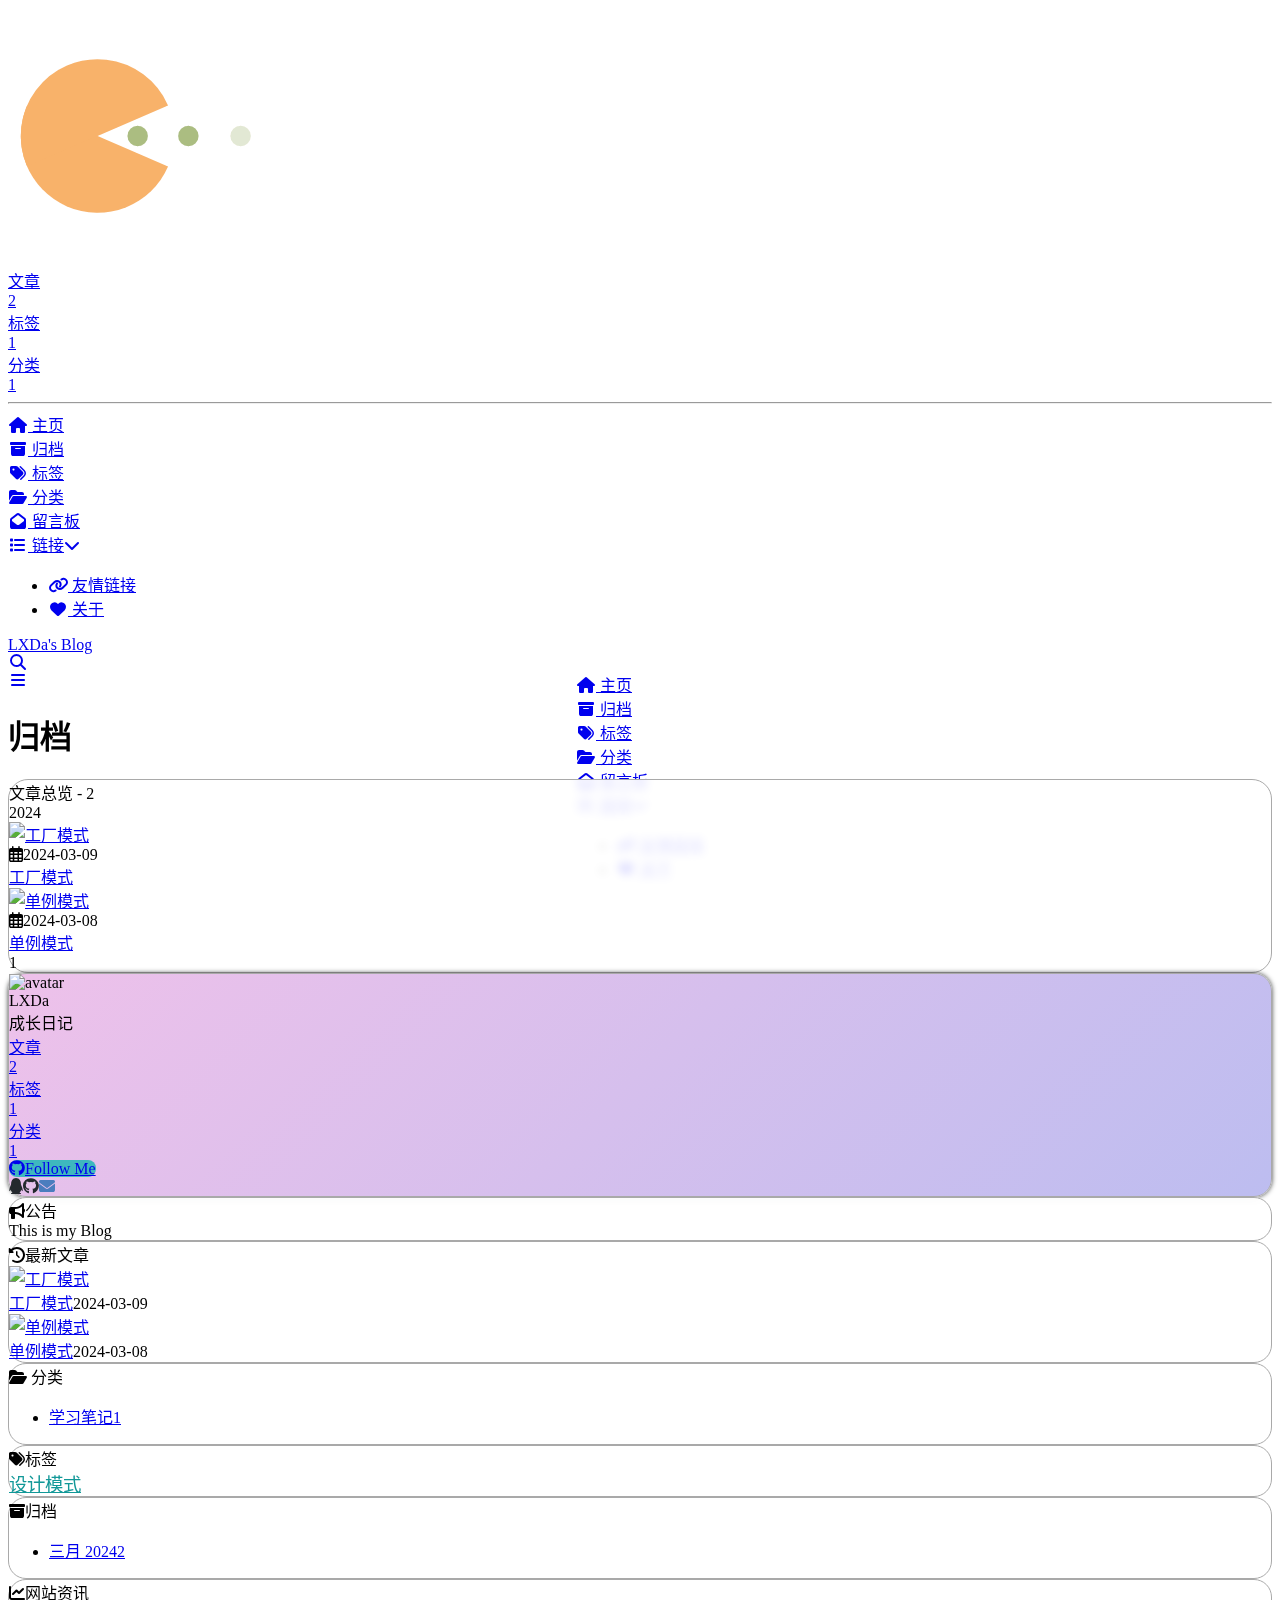
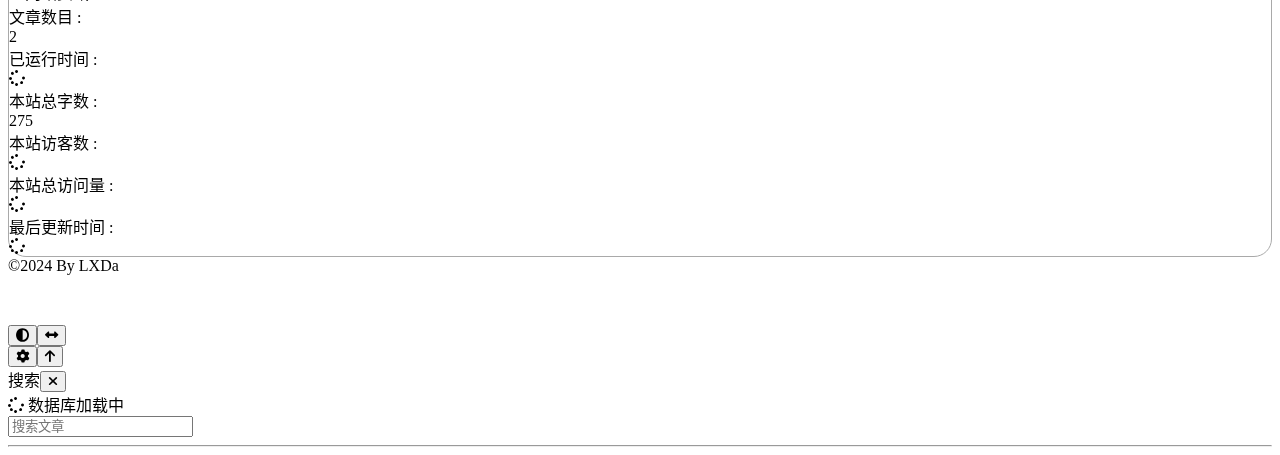
==== commit 17d5e660: "Site updated: 2024-03-10 10:28:43" ====
--- a/archives/index.html
+++ b/archives/index.html
@@ -54,7 +54,7 @@
   isHome: false,
   isHighlightShrink: false,
   isToc: false,
-  postUpdate: '2024-03-10 10:26:45'
+  postUpdate: '2024-03-10 10:28:40'
 }</script><script>(win=>{
       win.saveToLocal = {
         set: (key, value, ttl) => {
@@ -158,14 +158,14 @@
     })(window)</script><link rel="stylesheet" href="/css/custom.css"><!-- hexo injector head_end start --><link rel="stylesheet" href="https://cdn.jsdelivr.net/gh/Zfour/Butterfly-double-row-display@1.00/cardlistpost.min.css"/>
 <style>#recent-posts > .recent-post-item >.recent-post-info > .article-meta-wrap > .tags:before {content:"\A";
   white-space: pre;}#recent-posts > .recent-post-item >.recent-post-info > .article-meta-wrap > .tags > .article-meta__separator{display:none}</style>
-<link rel="stylesheet" href="https://cdn.cbd.int/hexo-butterfly-clock-anzhiyu/lib/clock.min.css" /><link rel="stylesheet" href="https://www.fomal.cc/static/css/runtime.min.css" media="print" onload="this.media='all'"><link rel="stylesheet" href="https://npm.elemecdn.com/hexo-butterfly-swiper/lib/swiper.min.css" media="print" onload="this.media='all'"><link rel="stylesheet" href="https://npm.elemecdn.com/hexo-butterfly-swiper/lib/swiperstyle.css" media="print" onload="this.media='all'"><link rel="stylesheet" href="https://npm.elemecdn.com/hexo-butterfly-tag-plugins-plus@latest/lib/assets/font-awesome-animation.min.css" media="defer" onload="this.media='all'"><link rel="stylesheet" href="https://npm.elemecdn.com/hexo-butterfly-tag-plugins-plus@latest/lib/tag_plugins.css" media="defer" onload="this.media='all'"><script src="https://npm.elemecdn.com/hexo-butterfly-tag-plugins-plus@latest/lib/assets/carousel-touch.js"></script><link rel="stylesheet" href="https://npm.elemecdn.com/hexo-butterfly-wowjs/lib/animate.min.css" media="print" onload="this.media='screen'"><!-- hexo injector head_end end --><meta name="generator" content="Hexo 6.3.0"></head><body><div id="web_bg"></div><div id="sidebar"><div id="menu-mask"></div><div id="sidebar-menus"><div class="avatar-img is-center"><img src="/LXDaa-Blog.github.io/imgs/%E5%A4%B4%E5%83%8F.jpg" onerror="onerror=null;src='/img/friend_404.gif'" alt="avatar"/></div><div class="sidebar-site-data site-data is-center"><a href="/LXDaa-Blog.github.io/archives/"><div class="headline">文章</div><div class="length-num">2</div></a><a href="/LXDaa-Blog.github.io/tags/"><div class="headline">标签</div><div class="length-num">1</div></a><a href="/LXDaa-Blog.github.io/categories/"><div class="headline">分类</div><div class="length-num">1</div></a></div><hr class="custom-hr"/><div class="menus_items"><div class="menus_item"><a class="site-page" href="/LXDaa-Blog.github.io/"><i class="fa-fw fas fa-home"></i><span> 主页</span></a></div><div class="menus_item"><a class="site-page" href="/LXDaa-Blog.github.io/archives/"><i class="fa-fw fas fa-archive"></i><span> 归档</span></a></div><div class="menus_item"><a class="site-page" href="/LXDaa-Blog.github.io/tags/"><i class="fa-fw fas fa-tags"></i><span> 标签</span></a></div><div class="menus_item"><a class="site-page" href="/LXDaa-Blog.github.io/categories/"><i class="fa-fw fas fa-folder-open"></i><span> 分类</span></a></div><div class="menus_item"><a class="site-page" href="/LXDaa-Blog.github.io/comments/"><i class="fa-fw fas fa-envelope-open"></i><span> 留言板</span></a></div><div class="menus_item"><a class="site-page group hide" href="javascript:void(0);"><i class="fa-fw fas fa-list"></i><span> 链接</span><i class="fas fa-chevron-down"></i></a><ul class="menus_item_child"><li><a class="site-page child" href="/LXDaa-Blog.github.io/link/"><i class="fa-fw fas fa-link"></i><span> 友情链接</span></a></li><li><a class="site-page child" href="/LXDaa-Blog.github.io/about/"><i class="fa-fw fas fa-heart"></i><span> 关于</span></a></li></ul></div></div></div></div><div class="page" id="body-wrap"><header class="not-home-page" id="page-header" style="background-image: url('/LXDaa-Blog.github.io/imgs/homepage.png')"><nav id="nav"><span id="blog-info"><a href="/LXDaa-Blog.github.io/" title="LXDa's  Blog"><span class="site-name">LXDa's  Blog</span></a></span><div id="menus"><div id="search-button"><a class="site-page social-icon search" href="javascript:void(0);"><i class="fas fa-search fa-fw"></i><!--span=' '+_p('search.title')--></a></div><div class="menus_items"><div class="menus_item"><a class="site-page" href="/LXDaa-Blog.github.io/"><i class="fa-fw fas fa-home"></i><span> 主页</span></a></div><div class="menus_item"><a class="site-page" href="/LXDaa-Blog.github.io/archives/"><i class="fa-fw fas fa-archive"></i><span> 归档</span></a></div><div class="menus_item"><a class="site-page" href="/LXDaa-Blog.github.io/tags/"><i class="fa-fw fas fa-tags"></i><span> 标签</span></a></div><div class="menus_item"><a class="site-page" href="/LXDaa-Blog.github.io/categories/"><i class="fa-fw fas fa-folder-open"></i><span> 分类</span></a></div><div class="menus_item"><a class="site-page" href="/LXDaa-Blog.github.io/comments/"><i class="fa-fw fas fa-envelope-open"></i><span> 留言板</span></a></div><div class="menus_item"><a class="site-page group hide" href="javascript:void(0);"><i class="fa-fw fas fa-list"></i><span> 链接</span><i class="fas fa-chevron-down"></i></a><ul class="menus_item_child"><li><a class="site-page child" href="/LXDaa-Blog.github.io/link/"><i class="fa-fw fas fa-link"></i><span> 友情链接</span></a></li><li><a class="site-page child" href="/LXDaa-Blog.github.io/about/"><i class="fa-fw fas fa-heart"></i><span> 关于</span></a></li></ul></div></div><div id="toggle-menu"><a class="site-page" href="javascript:void(0);"><i class="fas fa-bars fa-fw"></i></a></div></div></nav><div id="page-site-info"><h1 id="site-title">归档</h1></div></header><main class="layout" id="content-inner"><div id="archive"><div class="article-sort-title">文章总览 - 2</div><div class="article-sort"><div class="article-sort-item year">2024</div><div class="article-sort-item"><a class="article-sort-item-img" href="/LXDaa-Blog.github.io/2024/03/09/%E5%B7%A5%E5%8E%82%E6%A8%A1%E5%BC%8F/" title="工厂模式"><img src="/LXDaa-Blog.github.io/imgs/cover/3.jpg" alt="工厂模式" onerror="this.onerror=null;this.src='/LXDaa-Blog.github.io/img/404.jpg'"></a><div class="article-sort-item-info"><div class="article-sort-item-time"><i class="far fa-calendar-alt"></i><time class="post-meta-date-created" datetime="2024-03-09T00:00:00.000Z" title="发表于 2024-03-09 08:00:00">2024-03-09</time></div><a class="article-sort-item-title" href="/LXDaa-Blog.github.io/2024/03/09/%E5%B7%A5%E5%8E%82%E6%A8%A1%E5%BC%8F/" title="工厂模式">工厂模式</a></div></div><div class="article-sort-item"><a class="article-sort-item-img" href="/LXDaa-Blog.github.io/2024/03/08/%E5%8D%95%E4%BE%8B%E6%A8%A1%E5%BC%8F/" title="单例模式"><img src="/LXDaa-Blog.github.io/imgs/cover/1.jpg" alt="单例模式" onerror="this.onerror=null;this.src='/LXDaa-Blog.github.io/img/404.jpg'"></a><div class="article-sort-item-info"><div class="article-sort-item-time"><i class="far fa-calendar-alt"></i><time class="post-meta-date-created" datetime="2024-03-08T00:00:00.000Z" title="发表于 2024-03-08 08:00:00">2024-03-08</time></div><a class="article-sort-item-title" href="/LXDaa-Blog.github.io/2024/03/08/%E5%8D%95%E4%BE%8B%E6%A8%A1%E5%BC%8F/" title="单例模式">单例模式</a></div></div></div><nav id="pagination"><div class="pagination"><span class="page-number current">1</span></div></nav></div><div class="aside-content" id="aside-content"><div class="card-widget card-info"><div class="is-center"><div class="avatar-img"><img src="/LXDaa-Blog.github.io/imgs/%E5%A4%B4%E5%83%8F.jpg" onerror="this.onerror=null;this.src='/LXDaa-Blog.github.io/img/friend_404.gif'" alt="avatar"/></div><div class="author-info__name">LXDa</div><div class="author-info__description">成长日记</div></div><div class="card-info-data site-data is-center"><a href="/LXDaa-Blog.github.io/archives/"><div class="headline">文章</div><div class="length-num">2</div></a><a href="/LXDaa-Blog.github.io/tags/"><div class="headline">标签</div><div class="length-num">1</div></a><a href="/LXDaa-Blog.github.io/categories/"><div class="headline">分类</div><div class="length-num">1</div></a></div><a id="card-info-btn" target="_blank" rel="noopener" href="https://github.com/xxxxxx"><i class="fab fa-github"></i><span>Follow Me</span></a><div class="card-info-social-icons is-center"><a class="social-icon" href="https://github.com/xxxxx" target="_blank" title="QQ"><i class="fa-brands fa-qq" style="color: #24292e;"></i></a><a class="social-icon" href="https://github.com/xxxxx" target="_blank" title="Github"><i class="fab fa-github" style="color: #24292e;"></i></a><a class="social-icon" href="mailto:xxxxxx@gmail.com" target="_blank" title="Email"><i class="fas fa-envelope" style="color: #4a7dbe;"></i></a></div></div><div class="card-widget card-announcement"><div class="item-headline"><i class="fas fa-bullhorn fa-shake"></i><span>公告</span></div><div class="announcement_content">This is my Blog</div></div><div class="sticky_layout"><div class="card-widget card-recent-post"><div class="item-headline"><i class="fas fa-history"></i><span>最新文章</span></div><div class="aside-list"><div class="aside-list-item"><a class="thumbnail" href="/LXDaa-Blog.github.io/2024/03/09/%E5%B7%A5%E5%8E%82%E6%A8%A1%E5%BC%8F/" title="工厂模式"><img src="/LXDaa-Blog.github.io/imgs/cover/3.jpg" onerror="this.onerror=null;this.src='/LXDaa-Blog.github.io/img/404.jpg'" alt="工厂模式"/></a><div class="content"><a class="title" href="/LXDaa-Blog.github.io/2024/03/09/%E5%B7%A5%E5%8E%82%E6%A8%A1%E5%BC%8F/" title="工厂模式">工厂模式</a><time datetime="2024-03-09T00:00:00.000Z" title="发表于 2024-03-09 08:00:00">2024-03-09</time></div></div><div class="aside-list-item"><a class="thumbnail" href="/LXDaa-Blog.github.io/2024/03/08/%E5%8D%95%E4%BE%8B%E6%A8%A1%E5%BC%8F/" title="单例模式"><img src="/LXDaa-Blog.github.io/imgs/cover/1.jpg" onerror="this.onerror=null;this.src='/LXDaa-Blog.github.io/img/404.jpg'" alt="单例模式"/></a><div class="content"><a class="title" href="/LXDaa-Blog.github.io/2024/03/08/%E5%8D%95%E4%BE%8B%E6%A8%A1%E5%BC%8F/" title="单例模式">单例模式</a><time datetime="2024-03-08T00:00:00.000Z" title="发表于 2024-03-08 08:00:00">2024-03-08</time></div></div></div></div><div class="card-widget card-categories"><div class="item-headline">
+<link rel="stylesheet" href="https://cdn.cbd.int/hexo-butterfly-clock-anzhiyu/lib/clock.min.css" /><link rel="stylesheet" href="https://www.fomal.cc/static/css/runtime.min.css" media="print" onload="this.media='all'"><link rel="stylesheet" href="https://npm.elemecdn.com/hexo-butterfly-swiper/lib/swiper.min.css" media="print" onload="this.media='all'"><link rel="stylesheet" href="https://npm.elemecdn.com/hexo-butterfly-swiper/lib/swiperstyle.css" media="print" onload="this.media='all'"><link rel="stylesheet" href="https://npm.elemecdn.com/hexo-butterfly-wowjs/lib/animate.min.css" media="print" onload="this.media='screen'"><link rel="stylesheet" href="https://npm.elemecdn.com/hexo-butterfly-tag-plugins-plus@latest/lib/assets/font-awesome-animation.min.css" media="defer" onload="this.media='all'"><link rel="stylesheet" href="https://npm.elemecdn.com/hexo-butterfly-tag-plugins-plus@latest/lib/tag_plugins.css" media="defer" onload="this.media='all'"><script src="https://npm.elemecdn.com/hexo-butterfly-tag-plugins-plus@latest/lib/assets/carousel-touch.js"></script><!-- hexo injector head_end end --><meta name="generator" content="Hexo 6.3.0"></head><body><div id="web_bg"></div><div id="sidebar"><div id="menu-mask"></div><div id="sidebar-menus"><div class="avatar-img is-center"><img src="/LXDaa-Blog.github.io/imgs/%E5%A4%B4%E5%83%8F.jpg" onerror="onerror=null;src='/img/friend_404.gif'" alt="avatar"/></div><div class="sidebar-site-data site-data is-center"><a href="/LXDaa-Blog.github.io/archives/"><div class="headline">文章</div><div class="length-num">2</div></a><a href="/LXDaa-Blog.github.io/tags/"><div class="headline">标签</div><div class="length-num">1</div></a><a href="/LXDaa-Blog.github.io/categories/"><div class="headline">分类</div><div class="length-num">1</div></a></div><hr class="custom-hr"/><div class="menus_items"><div class="menus_item"><a class="site-page" href="/LXDaa-Blog.github.io/"><i class="fa-fw fas fa-home"></i><span> 主页</span></a></div><div class="menus_item"><a class="site-page" href="/LXDaa-Blog.github.io/archives/"><i class="fa-fw fas fa-archive"></i><span> 归档</span></a></div><div class="menus_item"><a class="site-page" href="/LXDaa-Blog.github.io/tags/"><i class="fa-fw fas fa-tags"></i><span> 标签</span></a></div><div class="menus_item"><a class="site-page" href="/LXDaa-Blog.github.io/categories/"><i class="fa-fw fas fa-folder-open"></i><span> 分类</span></a></div><div class="menus_item"><a class="site-page" href="/LXDaa-Blog.github.io/comments/"><i class="fa-fw fas fa-envelope-open"></i><span> 留言板</span></a></div><div class="menus_item"><a class="site-page group hide" href="javascript:void(0);"><i class="fa-fw fas fa-list"></i><span> 链接</span><i class="fas fa-chevron-down"></i></a><ul class="menus_item_child"><li><a class="site-page child" href="/LXDaa-Blog.github.io/link/"><i class="fa-fw fas fa-link"></i><span> 友情链接</span></a></li><li><a class="site-page child" href="/LXDaa-Blog.github.io/about/"><i class="fa-fw fas fa-heart"></i><span> 关于</span></a></li></ul></div></div></div></div><div class="page" id="body-wrap"><header class="not-home-page" id="page-header" style="background-image: url('/LXDaa-Blog.github.io/imgs/homepage.png')"><nav id="nav"><span id="blog-info"><a href="/LXDaa-Blog.github.io/" title="LXDa's  Blog"><span class="site-name">LXDa's  Blog</span></a></span><div id="menus"><div id="search-button"><a class="site-page social-icon search" href="javascript:void(0);"><i class="fas fa-search fa-fw"></i><!--span=' '+_p('search.title')--></a></div><div class="menus_items"><div class="menus_item"><a class="site-page" href="/LXDaa-Blog.github.io/"><i class="fa-fw fas fa-home"></i><span> 主页</span></a></div><div class="menus_item"><a class="site-page" href="/LXDaa-Blog.github.io/archives/"><i class="fa-fw fas fa-archive"></i><span> 归档</span></a></div><div class="menus_item"><a class="site-page" href="/LXDaa-Blog.github.io/tags/"><i class="fa-fw fas fa-tags"></i><span> 标签</span></a></div><div class="menus_item"><a class="site-page" href="/LXDaa-Blog.github.io/categories/"><i class="fa-fw fas fa-folder-open"></i><span> 分类</span></a></div><div class="menus_item"><a class="site-page" href="/LXDaa-Blog.github.io/comments/"><i class="fa-fw fas fa-envelope-open"></i><span> 留言板</span></a></div><div class="menus_item"><a class="site-page group hide" href="javascript:void(0);"><i class="fa-fw fas fa-list"></i><span> 链接</span><i class="fas fa-chevron-down"></i></a><ul class="menus_item_child"><li><a class="site-page child" href="/LXDaa-Blog.github.io/link/"><i class="fa-fw fas fa-link"></i><span> 友情链接</span></a></li><li><a class="site-page child" href="/LXDaa-Blog.github.io/about/"><i class="fa-fw fas fa-heart"></i><span> 关于</span></a></li></ul></div></div><div id="toggle-menu"><a class="site-page" href="javascript:void(0);"><i class="fas fa-bars fa-fw"></i></a></div></div></nav><div id="page-site-info"><h1 id="site-title">归档</h1></div></header><main class="layout" id="content-inner"><div id="archive"><div class="article-sort-title">文章总览 - 2</div><div class="article-sort"><div class="article-sort-item year">2024</div><div class="article-sort-item"><a class="article-sort-item-img" href="/LXDaa-Blog.github.io/2024/03/09/%E5%B7%A5%E5%8E%82%E6%A8%A1%E5%BC%8F/" title="工厂模式"><img src="/LXDaa-Blog.github.io/imgs/cover/3.jpg" alt="工厂模式" onerror="this.onerror=null;this.src='/LXDaa-Blog.github.io/img/404.jpg'"></a><div class="article-sort-item-info"><div class="article-sort-item-time"><i class="far fa-calendar-alt"></i><time class="post-meta-date-created" datetime="2024-03-09T00:00:00.000Z" title="发表于 2024-03-09 08:00:00">2024-03-09</time></div><a class="article-sort-item-title" href="/LXDaa-Blog.github.io/2024/03/09/%E5%B7%A5%E5%8E%82%E6%A8%A1%E5%BC%8F/" title="工厂模式">工厂模式</a></div></div><div class="article-sort-item"><a class="article-sort-item-img" href="/LXDaa-Blog.github.io/2024/03/08/%E5%8D%95%E4%BE%8B%E6%A8%A1%E5%BC%8F/" title="单例模式"><img src="/LXDaa-Blog.github.io/imgs/cover/1.jpg" alt="单例模式" onerror="this.onerror=null;this.src='/LXDaa-Blog.github.io/img/404.jpg'"></a><div class="article-sort-item-info"><div class="article-sort-item-time"><i class="far fa-calendar-alt"></i><time class="post-meta-date-created" datetime="2024-03-08T00:00:00.000Z" title="发表于 2024-03-08 08:00:00">2024-03-08</time></div><a class="article-sort-item-title" href="/LXDaa-Blog.github.io/2024/03/08/%E5%8D%95%E4%BE%8B%E6%A8%A1%E5%BC%8F/" title="单例模式">单例模式</a></div></div></div><nav id="pagination"><div class="pagination"><span class="page-number current">1</span></div></nav></div><div class="aside-content" id="aside-content"><div class="card-widget card-info"><div class="is-center"><div class="avatar-img"><img src="/LXDaa-Blog.github.io/imgs/%E5%A4%B4%E5%83%8F.jpg" onerror="this.onerror=null;this.src='/LXDaa-Blog.github.io/img/friend_404.gif'" alt="avatar"/></div><div class="author-info__name">LXDa</div><div class="author-info__description">成长日记</div></div><div class="card-info-data site-data is-center"><a href="/LXDaa-Blog.github.io/archives/"><div class="headline">文章</div><div class="length-num">2</div></a><a href="/LXDaa-Blog.github.io/tags/"><div class="headline">标签</div><div class="length-num">1</div></a><a href="/LXDaa-Blog.github.io/categories/"><div class="headline">分类</div><div class="length-num">1</div></a></div><a id="card-info-btn" target="_blank" rel="noopener" href="https://github.com/xxxxxx"><i class="fab fa-github"></i><span>Follow Me</span></a><div class="card-info-social-icons is-center"><a class="social-icon" href="https://github.com/xxxxx" target="_blank" title="QQ"><i class="fa-brands fa-qq" style="color: #24292e;"></i></a><a class="social-icon" href="https://github.com/xxxxx" target="_blank" title="Github"><i class="fab fa-github" style="color: #24292e;"></i></a><a class="social-icon" href="mailto:xxxxxx@gmail.com" target="_blank" title="Email"><i class="fas fa-envelope" style="color: #4a7dbe;"></i></a></div></div><div class="card-widget card-announcement"><div class="item-headline"><i class="fas fa-bullhorn fa-shake"></i><span>公告</span></div><div class="announcement_content">This is my Blog</div></div><div class="sticky_layout"><div class="card-widget card-recent-post"><div class="item-headline"><i class="fas fa-history"></i><span>最新文章</span></div><div class="aside-list"><div class="aside-list-item"><a class="thumbnail" href="/LXDaa-Blog.github.io/2024/03/09/%E5%B7%A5%E5%8E%82%E6%A8%A1%E5%BC%8F/" title="工厂模式"><img src="/LXDaa-Blog.github.io/imgs/cover/3.jpg" onerror="this.onerror=null;this.src='/LXDaa-Blog.github.io/img/404.jpg'" alt="工厂模式"/></a><div class="content"><a class="title" href="/LXDaa-Blog.github.io/2024/03/09/%E5%B7%A5%E5%8E%82%E6%A8%A1%E5%BC%8F/" title="工厂模式">工厂模式</a><time datetime="2024-03-09T00:00:00.000Z" title="发表于 2024-03-09 08:00:00">2024-03-09</time></div></div><div class="aside-list-item"><a class="thumbnail" href="/LXDaa-Blog.github.io/2024/03/08/%E5%8D%95%E4%BE%8B%E6%A8%A1%E5%BC%8F/" title="单例模式"><img src="/LXDaa-Blog.github.io/imgs/cover/1.jpg" onerror="this.onerror=null;this.src='/LXDaa-Blog.github.io/img/404.jpg'" alt="单例模式"/></a><div class="content"><a class="title" href="/LXDaa-Blog.github.io/2024/03/08/%E5%8D%95%E4%BE%8B%E6%A8%A1%E5%BC%8F/" title="单例模式">单例模式</a><time datetime="2024-03-08T00:00:00.000Z" title="发表于 2024-03-08 08:00:00">2024-03-08</time></div></div></div></div><div class="card-widget card-categories"><div class="item-headline">
             <i class="fas fa-folder-open"></i>
             <span>分类</span>
             
             </div>
             <ul class="card-category-list" id="aside-cat-list">
             <li class="card-category-list-item "><a class="card-category-list-link" href="/LXDaa-Blog.github.io/categories/%E5%AD%A6%E4%B9%A0%E7%AC%94%E8%AE%B0/"><span class="card-category-list-name">学习笔记</span><span class="card-category-list-count">1</span></a></li>
-            </ul></div><div class="card-widget card-tags"><div class="item-headline"><i class="fas fa-tags"></i><span>标签</span></div><div class="card-tag-cloud"><a href="/LXDaa-Blog.github.io/tags/%E8%AE%BE%E8%AE%A1%E6%A8%A1%E5%BC%8F/" style="font-size: 1.15em; color: rgb(19, 128, 9)">设计模式</a></div></div><div class="card-widget card-archives"><div class="item-headline"><i class="fas fa-archive"></i><span>归档</span></div><ul class="card-archive-list"><li class="card-archive-list-item"><a class="card-archive-list-link" href="/LXDaa-Blog.github.io/archives/2024/03/"><span class="card-archive-list-date">三月 2024</span><span class="card-archive-list-count">2</span></a></li></ul></div><div class="card-widget card-webinfo"><div class="item-headline"><i class="fas fa-chart-line"></i><span>网站资讯</span></div><div class="webinfo"><div class="webinfo-item"><div class="item-name">文章数目 :</div><div class="item-count">2</div></div><div class="webinfo-item"><div class="item-name">已运行时间 :</div><div class="item-count" id="runtimeshow" data-publishDate="2024-03-07T16:00:00.000Z"><i class="fa-solid fa-spinner fa-spin"></i></div></div><div class="webinfo-item"><div class="item-name">本站总字数 :</div><div class="item-count">275</div></div><div class="webinfo-item"><div class="item-name">本站访客数 :</div><div class="item-count" id="busuanzi_value_site_uv"><i class="fa-solid fa-spinner fa-spin"></i></div></div><div class="webinfo-item"><div class="item-name">本站总访问量 :</div><div class="item-count" id="busuanzi_value_site_pv"><i class="fa-solid fa-spinner fa-spin"></i></div></div><div class="webinfo-item"><div class="item-name">最后更新时间 :</div><div class="item-count" id="last-push-date" data-lastPushDate="2024-03-10T02:26:45.322Z"><i class="fa-solid fa-spinner fa-spin"></i></div></div></div></div></div></div></main><footer id="footer"><div id="footer-wrap"><div class="copyright">&copy;2024 By LXDa</div></div></footer></div><div id="rightside"><div id="rightside-config-hide"><button id="darkmode" type="button" title="浅色和深色模式转换"><i class="fas fa-adjust"></i></button><button id="hide-aside-btn" type="button" title="单栏和双栏切换"><i class="fas fa-arrows-alt-h"></i></button></div><div id="rightside-config-show"><button id="rightside-config" type="button" title="设置"><i class="fas fa-cog fa-spin"></i></button><button id="go-up" type="button" title="回到顶部"><span class="scroll-percent"></span><i class="fas fa-arrow-up"></i></button></div></div><div><script src="/LXDaa-Blog.github.io/js/utils.js?v=4.13.0"></script><script src="/LXDaa-Blog.github.io/js/main.js?v=4.13.0"></script><script src="https://cdn.jsdelivr.net/npm/@fancyapps/ui@5.0.33/dist/fancybox/fancybox.umd.min.js"></script><script src="https://cdn.jsdelivr.net/npm/instant.page@5.2.0/instantpage.min.js" type="module"></script><script>function panguFn () {
+            </ul></div><div class="card-widget card-tags"><div class="item-headline"><i class="fas fa-tags"></i><span>标签</span></div><div class="card-tag-cloud"><a href="/LXDaa-Blog.github.io/tags/%E8%AE%BE%E8%AE%A1%E6%A8%A1%E5%BC%8F/" style="font-size: 1.15em; color: rgb(18, 152, 152)">设计模式</a></div></div><div class="card-widget card-archives"><div class="item-headline"><i class="fas fa-archive"></i><span>归档</span></div><ul class="card-archive-list"><li class="card-archive-list-item"><a class="card-archive-list-link" href="/LXDaa-Blog.github.io/archives/2024/03/"><span class="card-archive-list-date">三月 2024</span><span class="card-archive-list-count">2</span></a></li></ul></div><div class="card-widget card-webinfo"><div class="item-headline"><i class="fas fa-chart-line"></i><span>网站资讯</span></div><div class="webinfo"><div class="webinfo-item"><div class="item-name">文章数目 :</div><div class="item-count">2</div></div><div class="webinfo-item"><div class="item-name">已运行时间 :</div><div class="item-count" id="runtimeshow" data-publishDate="2024-03-07T16:00:00.000Z"><i class="fa-solid fa-spinner fa-spin"></i></div></div><div class="webinfo-item"><div class="item-name">本站总字数 :</div><div class="item-count">275</div></div><div class="webinfo-item"><div class="item-name">本站访客数 :</div><div class="item-count" id="busuanzi_value_site_uv"><i class="fa-solid fa-spinner fa-spin"></i></div></div><div class="webinfo-item"><div class="item-name">本站总访问量 :</div><div class="item-count" id="busuanzi_value_site_pv"><i class="fa-solid fa-spinner fa-spin"></i></div></div><div class="webinfo-item"><div class="item-name">最后更新时间 :</div><div class="item-count" id="last-push-date" data-lastPushDate="2024-03-10T02:28:40.335Z"><i class="fa-solid fa-spinner fa-spin"></i></div></div></div></div></div></div></main><footer id="footer"><div id="footer-wrap"><div class="copyright">&copy;2024 By LXDa</div></div></footer></div><div id="rightside"><div id="rightside-config-hide"><button id="darkmode" type="button" title="浅色和深色模式转换"><i class="fas fa-adjust"></i></button><button id="hide-aside-btn" type="button" title="单栏和双栏切换"><i class="fas fa-arrows-alt-h"></i></button></div><div id="rightside-config-show"><button id="rightside-config" type="button" title="设置"><i class="fas fa-cog fa-spin"></i></button><button id="go-up" type="button" title="回到顶部"><span class="scroll-percent"></span><i class="fas fa-arrow-up"></i></button></div></div><div><script src="/LXDaa-Blog.github.io/js/utils.js?v=4.13.0"></script><script src="/LXDaa-Blog.github.io/js/main.js?v=4.13.0"></script><script src="https://cdn.jsdelivr.net/npm/@fancyapps/ui@5.0.33/dist/fancybox/fancybox.umd.min.js"></script><script src="https://cdn.jsdelivr.net/npm/instant.page@5.2.0/instantpage.min.js" type="module"></script><script>function panguFn () {
   if (typeof pangu === 'object') pangu.autoSpacingPage()
   else {
     getScript('https://cdn.jsdelivr.net/npm/pangu@4.0.7/dist/browser/pangu.min.js')
@@ -334,7 +334,7 @@
   else if (epage === cpage){
     butterfly_swiper_injector_config();
   }
-  </script><script defer src="https://npm.elemecdn.com/hexo-butterfly-swiper/lib/swiper.min.js"></script><script defer data-pjax src="https://npm.elemecdn.com/hexo-butterfly-swiper/lib/swiper_init.js"></script><script async src="//at.alicdn.com/t/font_2032782_8d5kxvn09md.js"></script><div class="js-pjax"><script async="async">var arr = document.getElementsByClassName('recent-post-item');
+  </script><script defer src="https://npm.elemecdn.com/hexo-butterfly-swiper/lib/swiper.min.js"></script><script defer data-pjax src="https://npm.elemecdn.com/hexo-butterfly-swiper/lib/swiper_init.js"></script><div class="js-pjax"><script async="async">var arr = document.getElementsByClassName('recent-post-item');
 for(var i = 0;i<arr.length;i++){
     arr[i].classList.add('wow');
     arr[i].classList.add('animate__zoomIn');
@@ -350,4 +350,4 @@
     arr[i].setAttribute('data-wow-delay', '');
     arr[i].setAttribute('data-wow-offset', '');
     arr[i].setAttribute('data-wow-iteration', '');
-  }</script></div><script defer src="https://npm.elemecdn.com/hexo-butterfly-wowjs/lib/wow.min.js"></script><script defer src="https://npm.elemecdn.com/hexo-butterfly-wowjs/lib/wow_init.js"></script><!-- hexo injector body_end end --></body></html>+  }</script></div><script defer src="https://npm.elemecdn.com/hexo-butterfly-wowjs/lib/wow.min.js"></script><script defer src="https://npm.elemecdn.com/hexo-butterfly-wowjs/lib/wow_init.js"></script><script async src="//at.alicdn.com/t/font_2032782_8d5kxvn09md.js"></script><!-- hexo injector body_end end --></body></html>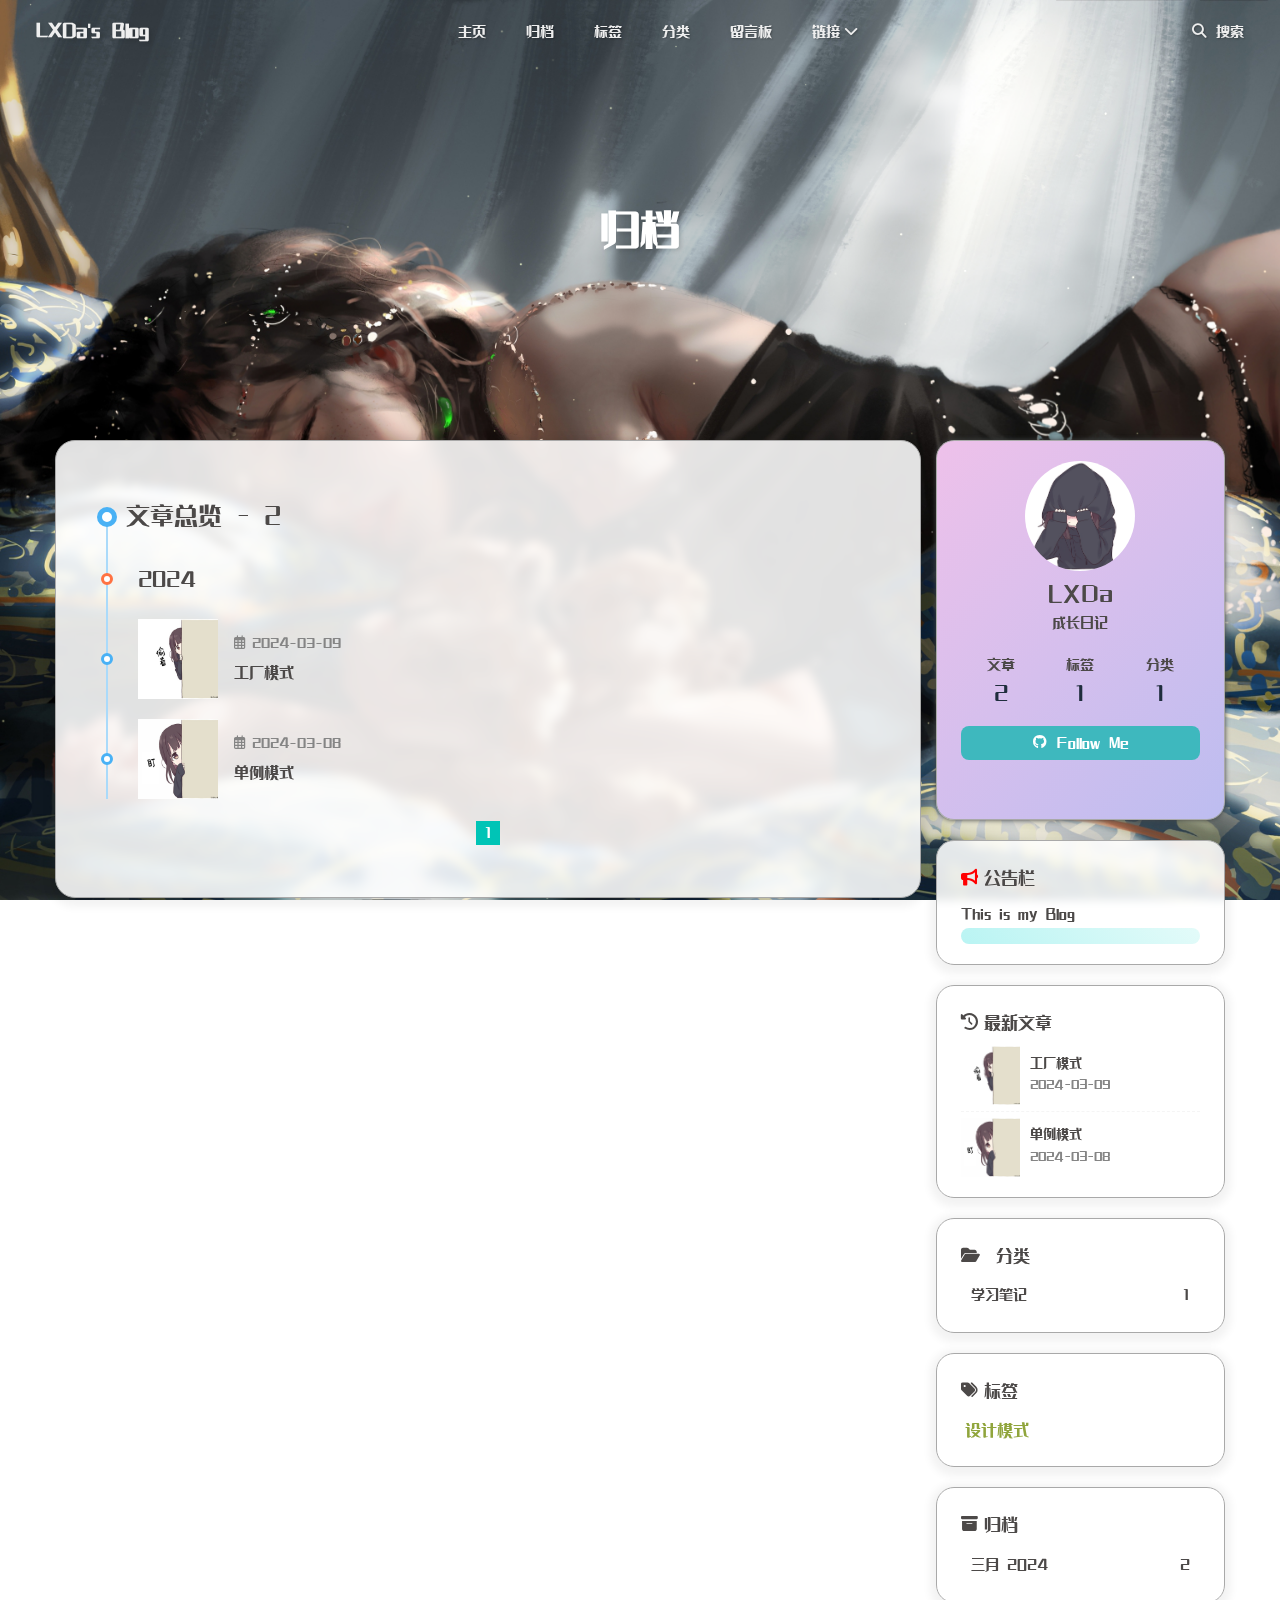
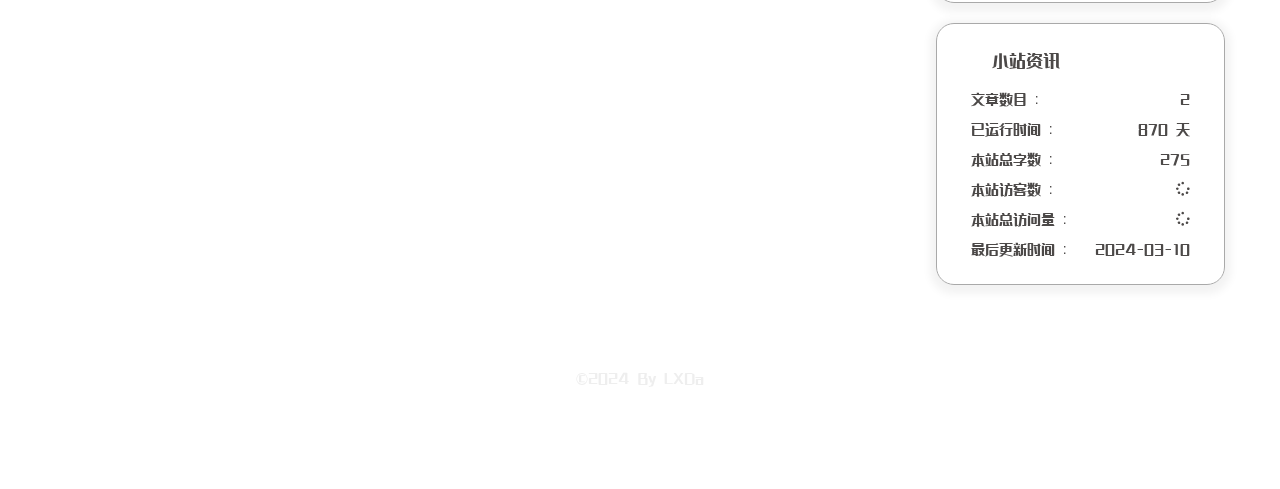
==== commit 97df971d: "Site updated: 2024-03-10 19:54:18" ====
--- a/archives/index.html
+++ b/archives/index.html
@@ -1,18 +1,18 @@
 <!DOCTYPE html><html lang="zh-CN" data-theme="light"><head><meta charset="UTF-8"><meta http-equiv="X-UA-Compatible" content="IE=edge"><meta name="viewport" content="width=device-width, initial-scale=1.0,viewport-fit=cover"><title>归档 | LXDa's  Blog</title><meta name="author" content="LXDa"><meta name="copyright" content="LXDa"><meta name="format-detection" content="telephone=no"><meta name="theme-color" content="#ffffff"><meta name="description" content="成长日记">
 <meta property="og:type" content="website">
 <meta property="og:title" content="归档">
-<meta property="og:url" content="https://lxdaa-blog.github.io/LXDaa-Blog.github.io/archives/index.html">
+<meta property="og:url" content="http://localhost:4000/archives/index.html">
 <meta property="og:site_name" content="LXDa&#39;s  Blog">
 <meta property="og:description" content="成长日记">
 <meta property="og:locale" content="zh_CN">
-<meta property="og:image" content="https://lxdaa-blog.github.io/LXDaa-Blog.github.io/imgs/%E5%A4%B4%E5%83%8F.jpg">
+<meta property="og:image" content="http://localhost:4000/imgs/%E5%A4%B4%E5%83%8F.jpg">
 <meta property="article:author" content="LXDa">
 <meta property="article:tag" content="博客">
 <meta name="twitter:card" content="summary">
-<meta name="twitter:image" content="https://lxdaa-blog.github.io/LXDaa-Blog.github.io/imgs/%E5%A4%B4%E5%83%8F.jpg"><link rel="shortcut icon" href="/LXDaa-Blog.github.io/img/favicon.png"><link rel="canonical" href="https://lxdaa-blog.github.io/LXDaa-Blog.github.io/archives/index.html"><link rel="preconnect" href="//cdn.jsdelivr.net"/><link rel="preconnect" href="//fonts.googleapis.com" crossorigin=""/><link rel="preconnect" href="//busuanzi.ibruce.info"/><meta/><link rel="stylesheet" href="/LXDaa-Blog.github.io/css/index.css?v=4.13.0"><link rel="stylesheet" href="https://cdn.jsdelivr.net/npm/@fortawesome/fontawesome-free@6.5.1/css/all.min.css"><link rel="stylesheet" href="https://cdn.jsdelivr.net/npm/@fancyapps/ui@5.0.33/dist/fancybox/fancybox.min.css" media="print" onload="this.media='all'"><link rel="stylesheet" href="https://fonts.googleapis.com/css?family=Titillium+Web&amp;display=swap" media="print" onload="this.media='all'"><script>const GLOBAL_CONFIG = {
-  root: '/LXDaa-Blog.github.io/',
+<meta name="twitter:image" content="http://localhost:4000/imgs/%E5%A4%B4%E5%83%8F.jpg"><link rel="shortcut icon" href="/img/favicon.png"><link rel="canonical" href="http://localhost:4000/archives/index.html"><link rel="preconnect" href="//cdn.jsdelivr.net"/><link rel="preconnect" href="//fonts.googleapis.com" crossorigin=""/><link rel="preconnect" href="//busuanzi.ibruce.info"/><meta/><link rel="stylesheet" href="/css/index.css?v=4.13.0"><link rel="stylesheet" href="https://cdn.jsdelivr.net/npm/@fortawesome/fontawesome-free@6.5.1/css/all.min.css"><link rel="stylesheet" href="https://cdn.jsdelivr.net/npm/@fancyapps/ui@5.0.33/dist/fancybox/fancybox.min.css" media="print" onload="this.media='all'"><link rel="stylesheet" href="https://fonts.googleapis.com/css?family=Titillium+Web&amp;display=swap" media="print" onload="this.media='all'"><script>const GLOBAL_CONFIG = {
+  root: '/',
   algolia: undefined,
-  localSearch: {"path":"/LXDaa-Blog.github.io/search.xml","preload":true,"top_n_per_article":1,"unescape":false,"languages":{"hits_empty":"找不到您查询的内容：${query}","hits_stats":"共找到 ${hits} 篇文章"}},
+  localSearch: {"path":"/search.xml","preload":true,"top_n_per_article":1,"unescape":false,"languages":{"hits_empty":"找不到您查询的内容：${query}","hits_stats":"共找到 ${hits} 篇文章"}},
   translate: undefined,
   noticeOutdate: undefined,
   highlight: {"plugin":"highlight.js","highlightCopy":true,"highlightLang":true,"highlightHeightLimit":200},
@@ -54,7 +54,7 @@
   isHome: false,
   isHighlightShrink: false,
   isToc: false,
-  postUpdate: '2024-03-10 10:28:40'
+  postUpdate: '2024-03-10 19:54:15'
 }</script><script>(win=>{
       win.saveToLocal = {
         set: (key, value, ttl) => {
@@ -155,17 +155,17 @@
         }
       }
       detectApple()
-    })(window)</script><link rel="stylesheet" href="/css/custom.css"><!-- hexo injector head_end start --><link rel="stylesheet" href="https://cdn.jsdelivr.net/gh/Zfour/Butterfly-double-row-display@1.00/cardlistpost.min.css"/>
+    })(window)</script><link rel="stylesheet" href="/css/custom.css"><link rel="stylesheet" href="https://cdn1.tianli0.top/npm/element-ui@2.15.6/packages/theme-chalk/lib/index.css"><!-- hexo injector head_end start --><link rel="stylesheet" href="https://cdn.jsdelivr.net/gh/Zfour/Butterfly-double-row-display@1.00/cardlistpost.min.css"/>
 <style>#recent-posts > .recent-post-item >.recent-post-info > .article-meta-wrap > .tags:before {content:"\A";
   white-space: pre;}#recent-posts > .recent-post-item >.recent-post-info > .article-meta-wrap > .tags > .article-meta__separator{display:none}</style>
-<link rel="stylesheet" href="https://cdn.cbd.int/hexo-butterfly-clock-anzhiyu/lib/clock.min.css" /><link rel="stylesheet" href="https://www.fomal.cc/static/css/runtime.min.css" media="print" onload="this.media='all'"><link rel="stylesheet" href="https://npm.elemecdn.com/hexo-butterfly-swiper/lib/swiper.min.css" media="print" onload="this.media='all'"><link rel="stylesheet" href="https://npm.elemecdn.com/hexo-butterfly-swiper/lib/swiperstyle.css" media="print" onload="this.media='all'"><link rel="stylesheet" href="https://npm.elemecdn.com/hexo-butterfly-wowjs/lib/animate.min.css" media="print" onload="this.media='screen'"><link rel="stylesheet" href="https://npm.elemecdn.com/hexo-butterfly-tag-plugins-plus@latest/lib/assets/font-awesome-animation.min.css" media="defer" onload="this.media='all'"><link rel="stylesheet" href="https://npm.elemecdn.com/hexo-butterfly-tag-plugins-plus@latest/lib/tag_plugins.css" media="defer" onload="this.media='all'"><script src="https://npm.elemecdn.com/hexo-butterfly-tag-plugins-plus@latest/lib/assets/carousel-touch.js"></script><!-- hexo injector head_end end --><meta name="generator" content="Hexo 6.3.0"></head><body><div id="web_bg"></div><div id="sidebar"><div id="menu-mask"></div><div id="sidebar-menus"><div class="avatar-img is-center"><img src="/LXDaa-Blog.github.io/imgs/%E5%A4%B4%E5%83%8F.jpg" onerror="onerror=null;src='/img/friend_404.gif'" alt="avatar"/></div><div class="sidebar-site-data site-data is-center"><a href="/LXDaa-Blog.github.io/archives/"><div class="headline">文章</div><div class="length-num">2</div></a><a href="/LXDaa-Blog.github.io/tags/"><div class="headline">标签</div><div class="length-num">1</div></a><a href="/LXDaa-Blog.github.io/categories/"><div class="headline">分类</div><div class="length-num">1</div></a></div><hr class="custom-hr"/><div class="menus_items"><div class="menus_item"><a class="site-page" href="/LXDaa-Blog.github.io/"><i class="fa-fw fas fa-home"></i><span> 主页</span></a></div><div class="menus_item"><a class="site-page" href="/LXDaa-Blog.github.io/archives/"><i class="fa-fw fas fa-archive"></i><span> 归档</span></a></div><div class="menus_item"><a class="site-page" href="/LXDaa-Blog.github.io/tags/"><i class="fa-fw fas fa-tags"></i><span> 标签</span></a></div><div class="menus_item"><a class="site-page" href="/LXDaa-Blog.github.io/categories/"><i class="fa-fw fas fa-folder-open"></i><span> 分类</span></a></div><div class="menus_item"><a class="site-page" href="/LXDaa-Blog.github.io/comments/"><i class="fa-fw fas fa-envelope-open"></i><span> 留言板</span></a></div><div class="menus_item"><a class="site-page group hide" href="javascript:void(0);"><i class="fa-fw fas fa-list"></i><span> 链接</span><i class="fas fa-chevron-down"></i></a><ul class="menus_item_child"><li><a class="site-page child" href="/LXDaa-Blog.github.io/link/"><i class="fa-fw fas fa-link"></i><span> 友情链接</span></a></li><li><a class="site-page child" href="/LXDaa-Blog.github.io/about/"><i class="fa-fw fas fa-heart"></i><span> 关于</span></a></li></ul></div></div></div></div><div class="page" id="body-wrap"><header class="not-home-page" id="page-header" style="background-image: url('/LXDaa-Blog.github.io/imgs/homepage.png')"><nav id="nav"><span id="blog-info"><a href="/LXDaa-Blog.github.io/" title="LXDa's  Blog"><span class="site-name">LXDa's  Blog</span></a></span><div id="menus"><div id="search-button"><a class="site-page social-icon search" href="javascript:void(0);"><i class="fas fa-search fa-fw"></i><!--span=' '+_p('search.title')--></a></div><div class="menus_items"><div class="menus_item"><a class="site-page" href="/LXDaa-Blog.github.io/"><i class="fa-fw fas fa-home"></i><span> 主页</span></a></div><div class="menus_item"><a class="site-page" href="/LXDaa-Blog.github.io/archives/"><i class="fa-fw fas fa-archive"></i><span> 归档</span></a></div><div class="menus_item"><a class="site-page" href="/LXDaa-Blog.github.io/tags/"><i class="fa-fw fas fa-tags"></i><span> 标签</span></a></div><div class="menus_item"><a class="site-page" href="/LXDaa-Blog.github.io/categories/"><i class="fa-fw fas fa-folder-open"></i><span> 分类</span></a></div><div class="menus_item"><a class="site-page" href="/LXDaa-Blog.github.io/comments/"><i class="fa-fw fas fa-envelope-open"></i><span> 留言板</span></a></div><div class="menus_item"><a class="site-page group hide" href="javascript:void(0);"><i class="fa-fw fas fa-list"></i><span> 链接</span><i class="fas fa-chevron-down"></i></a><ul class="menus_item_child"><li><a class="site-page child" href="/LXDaa-Blog.github.io/link/"><i class="fa-fw fas fa-link"></i><span> 友情链接</span></a></li><li><a class="site-page child" href="/LXDaa-Blog.github.io/about/"><i class="fa-fw fas fa-heart"></i><span> 关于</span></a></li></ul></div></div><div id="toggle-menu"><a class="site-page" href="javascript:void(0);"><i class="fas fa-bars fa-fw"></i></a></div></div></nav><div id="page-site-info"><h1 id="site-title">归档</h1></div></header><main class="layout" id="content-inner"><div id="archive"><div class="article-sort-title">文章总览 - 2</div><div class="article-sort"><div class="article-sort-item year">2024</div><div class="article-sort-item"><a class="article-sort-item-img" href="/LXDaa-Blog.github.io/2024/03/09/%E5%B7%A5%E5%8E%82%E6%A8%A1%E5%BC%8F/" title="工厂模式"><img src="/LXDaa-Blog.github.io/imgs/cover/3.jpg" alt="工厂模式" onerror="this.onerror=null;this.src='/LXDaa-Blog.github.io/img/404.jpg'"></a><div class="article-sort-item-info"><div class="article-sort-item-time"><i class="far fa-calendar-alt"></i><time class="post-meta-date-created" datetime="2024-03-09T00:00:00.000Z" title="发表于 2024-03-09 08:00:00">2024-03-09</time></div><a class="article-sort-item-title" href="/LXDaa-Blog.github.io/2024/03/09/%E5%B7%A5%E5%8E%82%E6%A8%A1%E5%BC%8F/" title="工厂模式">工厂模式</a></div></div><div class="article-sort-item"><a class="article-sort-item-img" href="/LXDaa-Blog.github.io/2024/03/08/%E5%8D%95%E4%BE%8B%E6%A8%A1%E5%BC%8F/" title="单例模式"><img src="/LXDaa-Blog.github.io/imgs/cover/1.jpg" alt="单例模式" onerror="this.onerror=null;this.src='/LXDaa-Blog.github.io/img/404.jpg'"></a><div class="article-sort-item-info"><div class="article-sort-item-time"><i class="far fa-calendar-alt"></i><time class="post-meta-date-created" datetime="2024-03-08T00:00:00.000Z" title="发表于 2024-03-08 08:00:00">2024-03-08</time></div><a class="article-sort-item-title" href="/LXDaa-Blog.github.io/2024/03/08/%E5%8D%95%E4%BE%8B%E6%A8%A1%E5%BC%8F/" title="单例模式">单例模式</a></div></div></div><nav id="pagination"><div class="pagination"><span class="page-number current">1</span></div></nav></div><div class="aside-content" id="aside-content"><div class="card-widget card-info"><div class="is-center"><div class="avatar-img"><img src="/LXDaa-Blog.github.io/imgs/%E5%A4%B4%E5%83%8F.jpg" onerror="this.onerror=null;this.src='/LXDaa-Blog.github.io/img/friend_404.gif'" alt="avatar"/></div><div class="author-info__name">LXDa</div><div class="author-info__description">成长日记</div></div><div class="card-info-data site-data is-center"><a href="/LXDaa-Blog.github.io/archives/"><div class="headline">文章</div><div class="length-num">2</div></a><a href="/LXDaa-Blog.github.io/tags/"><div class="headline">标签</div><div class="length-num">1</div></a><a href="/LXDaa-Blog.github.io/categories/"><div class="headline">分类</div><div class="length-num">1</div></a></div><a id="card-info-btn" target="_blank" rel="noopener" href="https://github.com/xxxxxx"><i class="fab fa-github"></i><span>Follow Me</span></a><div class="card-info-social-icons is-center"><a class="social-icon" href="https://github.com/xxxxx" target="_blank" title="QQ"><i class="fa-brands fa-qq" style="color: #24292e;"></i></a><a class="social-icon" href="https://github.com/xxxxx" target="_blank" title="Github"><i class="fab fa-github" style="color: #24292e;"></i></a><a class="social-icon" href="mailto:xxxxxx@gmail.com" target="_blank" title="Email"><i class="fas fa-envelope" style="color: #4a7dbe;"></i></a></div></div><div class="card-widget card-announcement"><div class="item-headline"><i class="fas fa-bullhorn fa-shake"></i><span>公告</span></div><div class="announcement_content">This is my Blog</div></div><div class="sticky_layout"><div class="card-widget card-recent-post"><div class="item-headline"><i class="fas fa-history"></i><span>最新文章</span></div><div class="aside-list"><div class="aside-list-item"><a class="thumbnail" href="/LXDaa-Blog.github.io/2024/03/09/%E5%B7%A5%E5%8E%82%E6%A8%A1%E5%BC%8F/" title="工厂模式"><img src="/LXDaa-Blog.github.io/imgs/cover/3.jpg" onerror="this.onerror=null;this.src='/LXDaa-Blog.github.io/img/404.jpg'" alt="工厂模式"/></a><div class="content"><a class="title" href="/LXDaa-Blog.github.io/2024/03/09/%E5%B7%A5%E5%8E%82%E6%A8%A1%E5%BC%8F/" title="工厂模式">工厂模式</a><time datetime="2024-03-09T00:00:00.000Z" title="发表于 2024-03-09 08:00:00">2024-03-09</time></div></div><div class="aside-list-item"><a class="thumbnail" href="/LXDaa-Blog.github.io/2024/03/08/%E5%8D%95%E4%BE%8B%E6%A8%A1%E5%BC%8F/" title="单例模式"><img src="/LXDaa-Blog.github.io/imgs/cover/1.jpg" onerror="this.onerror=null;this.src='/LXDaa-Blog.github.io/img/404.jpg'" alt="单例模式"/></a><div class="content"><a class="title" href="/LXDaa-Blog.github.io/2024/03/08/%E5%8D%95%E4%BE%8B%E6%A8%A1%E5%BC%8F/" title="单例模式">单例模式</a><time datetime="2024-03-08T00:00:00.000Z" title="发表于 2024-03-08 08:00:00">2024-03-08</time></div></div></div></div><div class="card-widget card-categories"><div class="item-headline">
+<link rel="stylesheet" href="https://cdn.cbd.int/hexo-butterfly-clock-anzhiyu/lib/clock.min.css" /><link rel="stylesheet" href="https://npm.elemecdn.com/hexo-butterfly-footer-beautify@1.0.0/lib/runtime.css" media="print" onload="this.media='all'"><link rel="stylesheet" href="https://npm.elemecdn.com/hexo-butterfly-swiper/lib/swiper.min.css" media="print" onload="this.media='all'"><link rel="stylesheet" href="https://npm.elemecdn.com/hexo-butterfly-swiper/lib/swiperstyle.css" media="print" onload="this.media='all'"><link rel="stylesheet" href="https://npm.elemecdn.com/hexo-butterfly-tag-plugins-plus@latest/lib/assets/font-awesome-animation.min.css" media="defer" onload="this.media='all'"><link rel="stylesheet" href="https://npm.elemecdn.com/hexo-butterfly-tag-plugins-plus@latest/lib/tag_plugins.css" media="defer" onload="this.media='all'"><script src="https://npm.elemecdn.com/hexo-butterfly-tag-plugins-plus@latest/lib/assets/carousel-touch.js"></script><link rel="stylesheet" href="https://npm.elemecdn.com/hexo-butterfly-wowjs/lib/animate.min.css" media="print" onload="this.media='screen'"><!-- hexo injector head_end end --><meta name="generator" content="Hexo 6.3.0"></head><body><div id="web_bg"></div><div id="sidebar"><div id="menu-mask"></div><div id="sidebar-menus"><div class="avatar-img is-center"><img src="/imgs/%E5%A4%B4%E5%83%8F.jpg" onerror="onerror=null;src='/img/friend_404.gif'" alt="avatar"/></div><div class="sidebar-site-data site-data is-center"><a href="/archives/"><div class="headline">文章</div><div class="length-num">2</div></a><a href="/tags/"><div class="headline">标签</div><div class="length-num">1</div></a><a href="/categories/"><div class="headline">分类</div><div class="length-num">1</div></a></div><hr class="custom-hr"/><div class="menus_items"><div class="menus_item"><a class="site-page faa-parent animated-hover" href="/"><i class="fa-fw icon-zhuye"></i><svg class="icon faa-tada" aria-hidden="true"><use xlink:href="#icon-zhuye"></use></svg><span> 主页</span></a></div><div class="menus_item"><a class="site-page faa-parent animated-hover" href="/archives/"><i class="fa-fw icon-guidang"></i><svg class="icon faa-tada" aria-hidden="true"><use xlink:href="#icon-guidang"></use></svg><span> 归档</span></a></div><div class="menus_item"><a class="site-page faa-parent animated-hover" href="/tags/"><i class="fa-fw icon-_biaoqian-"></i><svg class="icon faa-tada" aria-hidden="true"><use xlink:href="#icon-_biaoqian-"></use></svg><span> 标签</span></a></div><div class="menus_item"><a class="site-page faa-parent animated-hover" href="/categories/"><i class="fa-fw icon-fenlei1"></i><svg class="icon faa-tada" aria-hidden="true"><use xlink:href="#icon-fenlei1"></use></svg><span> 分类</span></a></div><div class="menus_item"><a class="site-page faa-parent animated-hover" href="/comments/"><i class="fa-fw icon-liuyanban"></i><svg class="icon faa-tada" aria-hidden="true"><use xlink:href="#icon-liuyanban"></use></svg><span> 留言板</span></a></div><div class="menus_item"><a class="site-page group faa-parent animated-hover hide" href="javascript:void(0);"><svg class="icon faa-tada" aria-hidden="true"><use xlink:href="#icon-lianjie1"></use></svg><span> 链接</span><i class="fas fa-chevron-down"></i></a><ul class="menus_item_child"><li><a class="site-page child faa-parent animated-hover" href="/link/"><svg class="icon faa-tada" aria-hidden="true"><use xlink:href="#icon-youqinglianjie"></use></svg><span> 友情链接</span></a></li><li><a class="site-page child faa-parent animated-hover" href="/about/"><svg class="icon faa-tada" aria-hidden="true"><use xlink:href="#icon-guanyu1"></use></svg><span> 关于</span></a></li></ul></div></div></div></div><div class="page" id="body-wrap"><header class="not-home-page" id="page-header" style="background-image: url('/imgs/homepage.png')"><nav id="nav"><span id="blog-info"><a href="/" title="LXDa's  Blog"><span class="site-name">LXDa's  Blog</span></a></span><div id="menus"><div id="search-button"><a class="site-page social-icon search" href="javascript:void(0);"><i class="fas fa-search fa-fw"></i><span> 搜索</span></a></div><div class="menus_items"><div class="menus_item"><a class="site-page faa-parent animated-hover" href="/"><i class="fa-fw icon-zhuye"></i><svg class="icon faa-tada" aria-hidden="true"><use xlink:href="#icon-zhuye"></use></svg><span> 主页</span></a></div><div class="menus_item"><a class="site-page faa-parent animated-hover" href="/archives/"><i class="fa-fw icon-guidang"></i><svg class="icon faa-tada" aria-hidden="true"><use xlink:href="#icon-guidang"></use></svg><span> 归档</span></a></div><div class="menus_item"><a class="site-page faa-parent animated-hover" href="/tags/"><i class="fa-fw icon-_biaoqian-"></i><svg class="icon faa-tada" aria-hidden="true"><use xlink:href="#icon-_biaoqian-"></use></svg><span> 标签</span></a></div><div class="menus_item"><a class="site-page faa-parent animated-hover" href="/categories/"><i class="fa-fw icon-fenlei1"></i><svg class="icon faa-tada" aria-hidden="true"><use xlink:href="#icon-fenlei1"></use></svg><span> 分类</span></a></div><div class="menus_item"><a class="site-page faa-parent animated-hover" href="/comments/"><i class="fa-fw icon-liuyanban"></i><svg class="icon faa-tada" aria-hidden="true"><use xlink:href="#icon-liuyanban"></use></svg><span> 留言板</span></a></div><div class="menus_item"><a class="site-page group faa-parent animated-hover hide" href="javascript:void(0);"><svg class="icon faa-tada" aria-hidden="true"><use xlink:href="#icon-lianjie1"></use></svg><span> 链接</span><i class="fas fa-chevron-down"></i></a><ul class="menus_item_child"><li><a class="site-page child faa-parent animated-hover" href="/link/"><svg class="icon faa-tada" aria-hidden="true"><use xlink:href="#icon-youqinglianjie"></use></svg><span> 友情链接</span></a></li><li><a class="site-page child faa-parent animated-hover" href="/about/"><svg class="icon faa-tada" aria-hidden="true"><use xlink:href="#icon-guanyu1"></use></svg><span> 关于</span></a></li></ul></div></div><div id="toggle-menu"><a class="site-page" href="javascript:void(0);"><i class="fas fa-bars fa-fw"></i></a></div></div></nav><div id="page-site-info"><h1 id="site-title">归档</h1></div></header><main class="layout" id="content-inner"><div id="archive"><div class="article-sort-title">文章总览 - 2</div><div class="article-sort"><div class="article-sort-item year">2024</div><div class="article-sort-item"><a class="article-sort-item-img" href="/2024/03/09/%E5%B7%A5%E5%8E%82%E6%A8%A1%E5%BC%8F/" title="工厂模式"><img src="/imgs/cover/3.jpg" alt="工厂模式" onerror="this.onerror=null;this.src='/img/404.jpg'"></a><div class="article-sort-item-info"><div class="article-sort-item-time"><i class="far fa-calendar-alt"></i><time class="post-meta-date-created" datetime="2024-03-09T00:00:00.000Z" title="发表于 2024-03-09 08:00:00">2024-03-09</time></div><a class="article-sort-item-title" href="/2024/03/09/%E5%B7%A5%E5%8E%82%E6%A8%A1%E5%BC%8F/" title="工厂模式">工厂模式</a></div></div><div class="article-sort-item"><a class="article-sort-item-img" href="/2024/03/08/%E5%8D%95%E4%BE%8B%E6%A8%A1%E5%BC%8F/" title="单例模式"><img src="/imgs/cover/1.jpg" alt="单例模式" onerror="this.onerror=null;this.src='/img/404.jpg'"></a><div class="article-sort-item-info"><div class="article-sort-item-time"><i class="far fa-calendar-alt"></i><time class="post-meta-date-created" datetime="2024-03-08T00:00:00.000Z" title="发表于 2024-03-08 08:00:00">2024-03-08</time></div><a class="article-sort-item-title" href="/2024/03/08/%E5%8D%95%E4%BE%8B%E6%A8%A1%E5%BC%8F/" title="单例模式">单例模式</a></div></div></div><nav id="pagination"><div class="pagination"><span class="page-number current">1</span></div></nav></div><div class="aside-content" id="aside-content"><div class="card-widget card-info"><div class="is-center"><div class="avatar-img"><img src="/imgs/%E5%A4%B4%E5%83%8F.jpg" onerror="this.onerror=null;this.src='/img/friend_404.gif'" alt="avatar"/></div><div class="author-info__name">LXDa</div><div class="author-info__description">成长日记</div></div><div class="card-info-data site-data is-center"><a href="/archives/"><div class="headline">文章</div><div class="length-num">2</div></a><a href="/tags/"><div class="headline">标签</div><div class="length-num">1</div></a><a href="/categories/"><div class="headline">分类</div><div class="length-num">1</div></a></div><a id="card-info-btn" target="_blank" rel="noopener" href="https://github.com/xxxxxx"><i class="fab fa-github"></i><span>Follow Me</span></a><div class="card-info-social-icons is-center"><a class="social-icon faa-parent animated-hover" href="https://space.bilibili.com/286688945" target="_blank" title="B站"><svg class="icon faa-tada" aria-hidden="true"><use xlink:href="#icon-wf_Bzhan"></use></svg></a></div></div><div class="card-widget card-announcement"><div class="item-headline"><i class="fas fa-bullhorn fa-shake"></i><span>公告栏</span></div><div class="announcement_content">This is my Blog</div><div id="welcome-info"></div></div><div class="sticky_layout"><div class="card-widget card-recent-post"><div class="item-headline"><i class="fas fa-history"></i><span>最新文章</span></div><div class="aside-list"><div class="aside-list-item"><a class="thumbnail" href="/2024/03/09/%E5%B7%A5%E5%8E%82%E6%A8%A1%E5%BC%8F/" title="工厂模式"><img src="/imgs/cover/3.jpg" onerror="this.onerror=null;this.src='/img/404.jpg'" alt="工厂模式"/></a><div class="content"><a class="title" href="/2024/03/09/%E5%B7%A5%E5%8E%82%E6%A8%A1%E5%BC%8F/" title="工厂模式">工厂模式</a><time datetime="2024-03-09T00:00:00.000Z" title="发表于 2024-03-09 08:00:00">2024-03-09</time></div></div><div class="aside-list-item"><a class="thumbnail" href="/2024/03/08/%E5%8D%95%E4%BE%8B%E6%A8%A1%E5%BC%8F/" title="单例模式"><img src="/imgs/cover/1.jpg" onerror="this.onerror=null;this.src='/img/404.jpg'" alt="单例模式"/></a><div class="content"><a class="title" href="/2024/03/08/%E5%8D%95%E4%BE%8B%E6%A8%A1%E5%BC%8F/" title="单例模式">单例模式</a><time datetime="2024-03-08T00:00:00.000Z" title="发表于 2024-03-08 08:00:00">2024-03-08</time></div></div></div></div><div class="card-widget card-categories"><div class="item-headline">
             <i class="fas fa-folder-open"></i>
             <span>分类</span>
             
             </div>
             <ul class="card-category-list" id="aside-cat-list">
-            <li class="card-category-list-item "><a class="card-category-list-link" href="/LXDaa-Blog.github.io/categories/%E5%AD%A6%E4%B9%A0%E7%AC%94%E8%AE%B0/"><span class="card-category-list-name">学习笔记</span><span class="card-category-list-count">1</span></a></li>
-            </ul></div><div class="card-widget card-tags"><div class="item-headline"><i class="fas fa-tags"></i><span>标签</span></div><div class="card-tag-cloud"><a href="/LXDaa-Blog.github.io/tags/%E8%AE%BE%E8%AE%A1%E6%A8%A1%E5%BC%8F/" style="font-size: 1.15em; color: rgb(18, 152, 152)">设计模式</a></div></div><div class="card-widget card-archives"><div class="item-headline"><i class="fas fa-archive"></i><span>归档</span></div><ul class="card-archive-list"><li class="card-archive-list-item"><a class="card-archive-list-link" href="/LXDaa-Blog.github.io/archives/2024/03/"><span class="card-archive-list-date">三月 2024</span><span class="card-archive-list-count">2</span></a></li></ul></div><div class="card-widget card-webinfo"><div class="item-headline"><i class="fas fa-chart-line"></i><span>网站资讯</span></div><div class="webinfo"><div class="webinfo-item"><div class="item-name">文章数目 :</div><div class="item-count">2</div></div><div class="webinfo-item"><div class="item-name">已运行时间 :</div><div class="item-count" id="runtimeshow" data-publishDate="2024-03-07T16:00:00.000Z"><i class="fa-solid fa-spinner fa-spin"></i></div></div><div class="webinfo-item"><div class="item-name">本站总字数 :</div><div class="item-count">275</div></div><div class="webinfo-item"><div class="item-name">本站访客数 :</div><div class="item-count" id="busuanzi_value_site_uv"><i class="fa-solid fa-spinner fa-spin"></i></div></div><div class="webinfo-item"><div class="item-name">本站总访问量 :</div><div class="item-count" id="busuanzi_value_site_pv"><i class="fa-solid fa-spinner fa-spin"></i></div></div><div class="webinfo-item"><div class="item-name">最后更新时间 :</div><div class="item-count" id="last-push-date" data-lastPushDate="2024-03-10T02:28:40.335Z"><i class="fa-solid fa-spinner fa-spin"></i></div></div></div></div></div></div></main><footer id="footer"><div id="footer-wrap"><div class="copyright">&copy;2024 By LXDa</div></div></footer></div><div id="rightside"><div id="rightside-config-hide"><button id="darkmode" type="button" title="浅色和深色模式转换"><i class="fas fa-adjust"></i></button><button id="hide-aside-btn" type="button" title="单栏和双栏切换"><i class="fas fa-arrows-alt-h"></i></button></div><div id="rightside-config-show"><button id="rightside-config" type="button" title="设置"><i class="fas fa-cog fa-spin"></i></button><button id="go-up" type="button" title="回到顶部"><span class="scroll-percent"></span><i class="fas fa-arrow-up"></i></button></div></div><div><script src="/LXDaa-Blog.github.io/js/utils.js?v=4.13.0"></script><script src="/LXDaa-Blog.github.io/js/main.js?v=4.13.0"></script><script src="https://cdn.jsdelivr.net/npm/@fancyapps/ui@5.0.33/dist/fancybox/fancybox.umd.min.js"></script><script src="https://cdn.jsdelivr.net/npm/instant.page@5.2.0/instantpage.min.js" type="module"></script><script>function panguFn () {
+            <li class="card-category-list-item "><a class="card-category-list-link" href="/categories/%E5%AD%A6%E4%B9%A0%E7%AC%94%E8%AE%B0/"><span class="card-category-list-name">学习笔记</span><span class="card-category-list-count">1</span></a></li>
+            </ul></div><div class="card-widget card-tags"><div class="item-headline"><i class="fas fa-tags"></i><span>标签</span></div><div class="card-tag-cloud"><a href="/tags/%E8%AE%BE%E8%AE%A1%E6%A8%A1%E5%BC%8F/" style="font-size: 1.15em; color: rgb(144, 165, 60)">设计模式</a></div></div><div class="card-widget card-archives"><div class="item-headline"><i class="fas fa-archive"></i><span>归档</span></div><ul class="card-archive-list"><li class="card-archive-list-item"><a class="card-archive-list-link" href="/archives/2024/03/"><span class="card-archive-list-date">三月 2024</span><span class="card-archive-list-count">2</span></a></li></ul></div><div class="card-widget card-webinfo"><div class="item-headline"><!--i.fas.fa-chart-line--><a class="faa-parent animated-hover"><svg class="faa-tada icon" style="height:25px;width:25px;fill:currentColor;position:relative;top:5px" aria-hidden="true"><use xlink:href="#icon-wangzhantongji"></use></svg></a><span>小站资讯</span></div><div class="webinfo"><div class="webinfo-item"><div class="item-name">文章数目 :</div><div class="item-count">2</div></div><div class="webinfo-item"><div class="item-name">已运行时间 :</div><div class="item-count" id="runtimeshow" data-publishDate="2024-03-07T16:00:00.000Z"><i class="fa-solid fa-spinner fa-spin"></i></div></div><div class="webinfo-item"><div class="item-name">本站总字数 :</div><div class="item-count">275</div></div><div class="webinfo-item"><div class="item-name">本站访客数 :</div><div class="item-count" id="busuanzi_value_site_uv"><i class="fa-solid fa-spinner fa-spin"></i></div></div><div class="webinfo-item"><div class="item-name">本站总访问量 :</div><div class="item-count" id="busuanzi_value_site_pv"><i class="fa-solid fa-spinner fa-spin"></i></div></div><div class="webinfo-item"><div class="item-name">最后更新时间 :</div><div class="item-count" id="last-push-date" data-lastPushDate="2024-03-10T11:54:15.329Z"><i class="fa-solid fa-spinner fa-spin"></i></div></div></div></div></div></div></main><footer id="footer"><div id="footer-wrap"><div class="copyright">&copy;2024 By LXDa</div></div></footer></div><div id="rightside"><div id="rightside-config-hide"><button id="darkmode" type="button" title="浅色和深色模式转换"><i class="fas fa-adjust"></i></button><button id="hide-aside-btn" type="button" title="单栏和双栏切换"><i class="fas fa-arrows-alt-h"></i></button></div><div id="rightside-config-show"><button id="rightside-config" type="button" title="设置"><i class="fas fa-cog fa-spin"></i></button><button class="share" type="button" title="分享链接" onclick="share()"><i class="fas fa-share-nodes"></i></button><button id="hide-aside-btn" type="button" title="单栏和双栏切换"><i class="fas fa-arrows-alt-h"></i></button><button id="go-up" type="button" title="回到顶部"><span class="scroll-percent"></span><i class="fas fa-arrow-up"></i></button><button id="go-down" type="button" title="直达底部" onclick="btf.scrollToDest(document.body.scrollHeight, 500)"><i class="fas fa-arrow-down"></i></button></div></div><div><script src="/js/utils.js?v=4.13.0"></script><script src="/js/main.js?v=4.13.0"></script><script src="https://cdn.jsdelivr.net/npm/@fancyapps/ui@5.0.33/dist/fancybox/fancybox.umd.min.js"></script><script src="https://cdn.jsdelivr.net/npm/instant.page@5.2.0/instantpage.min.js" type="module"></script><script>function panguFn () {
   if (typeof pangu === 'object') pangu.autoSpacingPage()
   else {
     getScript('https://cdn.jsdelivr.net/npm/pangu@4.0.7/dist/browser/pangu.min.js')
@@ -183,7 +183,7 @@
   }
 }
 
-document.addEventListener('DOMContentLoaded', panguInit)</script><div class="js-pjax"></div><canvas id="universe"></canvas><script defer src="/js/universe.js"></script><script id="canvas_nest" defer="defer" color="0,0,255" opacity="0.7" zIndex="-1" count="99" mobile="false" src="https://cdn.jsdelivr.net/npm/butterfly-extsrc@1.1.3/dist/canvas-nest.min.js"></script><script id="click-show-text" src="https://cdn.jsdelivr.net/npm/butterfly-extsrc@1.1.3/dist/click-show-text.min.js" data-mobile="false" data-text="富强,民主,文明,和谐,自由,平等,公正,法治,爱国,敬业,诚信,友善" data-fontsize="15px" data-random="false" async="async"></script><link rel="stylesheet" href="https://cdn.jsdelivr.net/npm/aplayer@1.10.1/dist/APlayer.min.css" media="print" onload="this.media='all'"><script src="https://cdn.jsdelivr.net/npm/aplayer@1.10.1/dist/APlayer.min.js"></script><script src="https://cdn.jsdelivr.net/npm/butterfly-extsrc@1.1.3/metingjs/dist/Meting.min.js"></script><script src="https://cdn.jsdelivr.net/npm/pjax@0.2.8/pjax.min.js"></script><script>let pjaxSelectors = ["head > title","#config-diff","#body-wrap","#rightside-config-hide","#rightside-config-show",".js-pjax"]
+document.addEventListener('DOMContentLoaded', panguInit)</script><div class="js-pjax"></div><canvas id="universe"></canvas><script defer src="/js/universe.js"></script><script async src="//at.alicdn.com/t/c/font_4460310_kneuo2pzwqs.js"></script><div class="aplayer no-destroy" data-id="3778678" data-server="netease" data-type="playlist" data-fixed="true" data-autoplay="true"> </div><script async src="//npm.elemecdn.com/pace-js@1.2.4/pace.min.js"></script><script async src="https://cdn1.tianli0.top/npm/vue@2.6.14/dist/vue.min.js"></script><script async src="https://cdn1.tianli0.top/npm/element-ui@2.15.6/lib/index.js"></script><script src="https://cdn.bootcdn.net/ajax/libs/clipboard.js/2.0.11/clipboard.min.js"></script><script src="https://cdn.staticfile.org/jquery/3.6.3/jquery.min.js"></script><script async data-pjax src="/js/txmap.js"></script><script id="canvas_nest" defer="defer" color="0,0,255" opacity="0.7" zIndex="-1" count="99" mobile="false" src="https://cdn.jsdelivr.net/npm/butterfly-extsrc@1.1.3/dist/canvas-nest.min.js"></script><script id="click-show-text" src="https://cdn.jsdelivr.net/npm/butterfly-extsrc@1.1.3/dist/click-show-text.min.js" data-mobile="false" data-text="富强,民主,文明,和谐,自由,平等,公正,法治,爱国,敬业,诚信,友善" data-fontsize="15px" data-random="false" async="async"></script><link rel="stylesheet" href="https://cdn.jsdelivr.net/npm/aplayer@1.10.1/dist/APlayer.min.css" media="print" onload="this.media='all'"><script src="https://cdn.jsdelivr.net/npm/aplayer@1.10.1/dist/APlayer.min.js"></script><script src="https://cdn.jsdelivr.net/npm/butterfly-extsrc@1.1.3/metingjs/dist/Meting.min.js"></script><script src="https://cdn.jsdelivr.net/npm/pjax@0.2.8/pjax.min.js"></script><script>let pjaxSelectors = ["head > title","#config-diff","#body-wrap","#rightside-config-hide","#rightside-config-show","#web_bg",".js-pjax"]
 
 var pjax = new Pjax({
   elements: 'a:not([target="_blank"])',
@@ -247,11 +247,11 @@
 
 document.addEventListener('pjax:error', e => {
   if (e.request.status === 404) {
-    pjax.loadUrl('/LXDaa-Blog.github.io/404.html')
-  }
-})</script><script async data-pjax src="//busuanzi.ibruce.info/busuanzi/2.3/busuanzi.pure.mini.js"></script><div id="local-search"><div class="search-dialog"><nav class="search-nav"><span class="search-dialog-title">搜索</span><span id="loading-status"></span><button class="search-close-button"><i class="fas fa-times"></i></button></nav><div class="is-center" id="loading-database"><i class="fas fa-spinner fa-pulse"></i><span>  数据库加载中</span></div><div class="search-wrap"><div id="local-search-input"><div class="local-search-box"><input class="local-search-box--input" placeholder="搜索文章" type="text"/></div></div><hr/><div id="local-search-results"></div><div id="local-search-stats-wrap"></div></div></div><div id="search-mask"></div><script src="/LXDaa-Blog.github.io/js/search/local-search.js?v=4.13.0"></script></div></div><!-- hexo injector body_end start --> <script data-pjax>if(document.getElementById('recent-posts') && (location.pathname ==='/'|| '/' ==='all')){
+    pjax.loadUrl('/404.html')
+  }
+})</script><script async data-pjax src="//busuanzi.ibruce.info/busuanzi/2.3/busuanzi.pure.mini.js"></script><div id="local-search"><div class="search-dialog"><nav class="search-nav"><span class="search-dialog-title">搜索</span><span id="loading-status"></span><button class="search-close-button"><i class="fas fa-times"></i></button></nav><div class="is-center" id="loading-database"><i class="fas fa-spinner fa-pulse"></i><span>  数据库加载中</span></div><div class="search-wrap"><div id="local-search-input"><div class="local-search-box"><input class="local-search-box--input" placeholder="搜索文章" type="text"/></div></div><hr/><div id="local-search-results"></div><div id="local-search-stats-wrap"></div></div></div><div id="search-mask"></div><script src="/js/search/local-search.js?v=4.13.0"></script></div></div><!-- hexo injector body_end start --> <script data-pjax>if(document.getElementById('recent-posts') && (location.pathname ==='/'|| '/' ==='all')){
     var parent = document.getElementById('recent-posts');
-    var child = '<div class="recent-post-item" style="width:100%;height: auto"><div id="catalog_magnet"><div class="magnet_item"><a class="magnet_link" href="https://lxdaa-blog.github.io/LXDaa-Blog.github.io/categories/学习笔记/"><div class="magnet_link_context" style=""><span style="font-weight:500;flex:1">📚 LXDaの学习笔记 (1)</span><span style="padding:0px 4px;border-radius: 8px;"><i class="fas fa-arrow-circle-right"></i></span></div></a></div><div class="magnet_item" style="visibility: hidden"></div><div class="magnet_item" style="visibility: hidden"></div><a class="magnet_link_more"  href="https://lxdaa-blog.github.io/LXDaa-Blog.github.io/categories" style="flex:1;text-align: center;margin-bottom: 10px;">查看更多...</a></div></div>';
+    var child = '<div class="recent-post-item" style="width:100%;height: auto"><div id="catalog_magnet"><div class="magnet_item"><a class="magnet_link" href="http://localhost:4000/categories/学习笔记/"><div class="magnet_link_context" style=""><span style="font-weight:500;flex:1">📚 LXDaの学习笔记 (1)</span><span style="padding:0px 4px;border-radius: 8px;"><i class="fas fa-arrow-circle-right"></i></span></div></a></div><div class="magnet_item" style="visibility: hidden"></div><div class="magnet_item" style="visibility: hidden"></div><a class="magnet_link_more"  href="http://localhost:4000/categories" style="flex:1;text-align: center;margin-bottom: 10px;">查看更多...</a></div></div>';
     console.log('已挂载magnet')
     parent.insertAdjacentHTML("afterbegin",child)}
      </script><style>#catalog_magnet{flex-wrap: wrap;display: flex;width:100%;justify-content:space-between;padding: 10px 10px 0 10px;align-content: flex-start;}.magnet_item{flex-basis: calc(33.333333333333336% - 5px);background: #f2f2f2;margin-bottom: 10px;border-radius: 8px;transition: all 0.2s ease-in-out;}.magnet_item:hover{background: #b30070}.magnet_link_more{color:#555}.magnet_link{color:black}.magnet_link:hover{color:white}@media screen and (max-width: 600px) {.magnet_item {flex-basis: 100%;}}.magnet_link_context{display:flex;padding: 10px;font-size:16px;transition: all 0.2s ease-in-out;}.magnet_link_context:hover{padding: 10px 20px;}</style>
@@ -310,7 +310,7 @@
   else if (epage === cpage){
     butterfly_footer_beautify_injector_config();
   }
-  </script><script async src="/LXDaa-Blog.github.io/js/runtime.js"></script><script data-pjax>
+  </script><script async src="/js/runtime.js"></script><script data-pjax>
   function butterfly_swiper_injector_config(){
     var parent_div_git = document.getElementById('recent-posts');
     var item_html = '<div class="recent-post-item" style="height: auto;width: 100%"><div class="blog-slider swiper-container-fade swiper-container-horizontal" id="swiper_container"><div class="blog-slider__wrp swiper-wrapper" style="transition-duration: 0ms;"><div class="blog-slider__item swiper-slide" style="width: 750px; opacity: 1; transform: translate3d(0px, 0px, 0px); transition-duration: 0ms;"><a class="blog-slider__img" onclick="pjax.loadUrl(&quot;2024/03/08/单例模式/&quot;);" href="javascript:void(0);" alt=""><img width="48" height="48" src="/imgs/cover/1.jpg" alt="" onerror="this.src=https://unpkg.zhimg.com/akilar-candyassets/image/loading.gif; this.onerror = null;"/></a><div class="blog-slider__content"><span class="blog-slider__code">2024-03-08</span><a class="blog-slider__title" onclick="pjax.loadUrl(&quot;2024/03/08/单例模式/&quot;);" href="javascript:void(0);" alt="">单例模式</a><div class="blog-slider__text">单例模式的实现方式</div><a class="blog-slider__button" onclick="pjax.loadUrl(&quot;2024/03/08/单例模式/&quot;);" href="javascript:void(0);" alt="">详情       </a></div></div><div class="blog-slider__item swiper-slide" style="width: 750px; opacity: 1; transform: translate3d(0px, 0px, 0px); transition-duration: 0ms;"><a class="blog-slider__img" onclick="pjax.loadUrl(&quot;2024/03/09/工厂模式/&quot;);" href="javascript:void(0);" alt=""><img width="48" height="48" src="/imgs/cover/3.jpg" alt="" onerror="this.src=https://unpkg.zhimg.com/akilar-candyassets/image/loading.gif; this.onerror = null;"/></a><div class="blog-slider__content"><span class="blog-slider__code">2024-03-09</span><a class="blog-slider__title" onclick="pjax.loadUrl(&quot;2024/03/09/工厂模式/&quot;);" href="javascript:void(0);" alt="">工厂模式</a><div class="blog-slider__text">工厂模式的实现方式</div><a class="blog-slider__button" onclick="pjax.loadUrl(&quot;2024/03/09/工厂模式/&quot;);" href="javascript:void(0);" alt="">详情       </a></div></div></div><div class="blog-slider__pagination swiper-pagination-clickable swiper-pagination-bullets"></div></div></div>';
@@ -334,12 +334,12 @@
   else if (epage === cpage){
     butterfly_swiper_injector_config();
   }
-  </script><script defer src="https://npm.elemecdn.com/hexo-butterfly-swiper/lib/swiper.min.js"></script><script defer data-pjax src="https://npm.elemecdn.com/hexo-butterfly-swiper/lib/swiper_init.js"></script><div class="js-pjax"><script async="async">var arr = document.getElementsByClassName('recent-post-item');
+  </script><script defer src="https://npm.elemecdn.com/hexo-butterfly-swiper/lib/swiper.min.js"></script><script defer data-pjax src="https://npm.elemecdn.com/hexo-butterfly-swiper/lib/swiper_init.js"></script><script async src="//at.alicdn.com/t/font_2032782_8d5kxvn09md.js"></script><div class="js-pjax"><script async="async">var arr = document.getElementsByClassName('recent-post-item');
 for(var i = 0;i<arr.length;i++){
     arr[i].classList.add('wow');
     arr[i].classList.add('animate__zoomIn');
     arr[i].setAttribute('data-wow-duration', '2s');
-    arr[i].setAttribute('data-wow-delay', '1s');
+    arr[i].setAttribute('data-wow-delay', '100ms');
     arr[i].setAttribute('data-wow-offset', '100');
     arr[i].setAttribute('data-wow-iteration', '1');
   }</script><script async="async">var arr = document.getElementsByClassName('card-widget');
@@ -350,4 +350,4 @@
     arr[i].setAttribute('data-wow-delay', '');
     arr[i].setAttribute('data-wow-offset', '');
     arr[i].setAttribute('data-wow-iteration', '');
-  }</script></div><script defer src="https://npm.elemecdn.com/hexo-butterfly-wowjs/lib/wow.min.js"></script><script defer src="https://npm.elemecdn.com/hexo-butterfly-wowjs/lib/wow_init.js"></script><script async src="//at.alicdn.com/t/font_2032782_8d5kxvn09md.js"></script><!-- hexo injector body_end end --></body></html>+  }</script></div><script defer src="https://npm.elemecdn.com/hexo-butterfly-wowjs/lib/wow.min.js"></script><script defer src="https://npm.elemecdn.com/hexo-butterfly-wowjs/lib/wow_init.js"></script><!-- hexo injector body_end end --></body></html>--- a/css/custom.css
+++ b/css/custom.css
@@ -349,4 +349,171 @@
 [data-theme="dark"] .read-mode div#post {
     background: rgba(25, 25, 25, 0.9) !important;
     color: #ffffff;
+}
+
+/*图标大小*/
+svg.icon {
+    width: 1.28em;
+    height: 1.28em;
+    vertical-align: -0.15em;
+    fill: currentColor;
+    overflow: hidden;
+}
+
+.pace {
+    -webkit-pointer-events: none;
+    pointer-events: none;
+    -webkit-user-select: none;
+    -moz-user-select: none;
+    user-select: none;
+    z-index: 2000;
+    position: fixed;
+    margin: auto;
+    top: 4px;
+    left: 0;
+    right: 0;
+    height: 8px;
+    border-radius: 8px;
+    width: 7rem;
+    background: #eaecf2;
+    border: 1px #e3e8f7;
+    overflow: hidden
+}
+
+.pace-inactive .pace-progress {
+    opacity: 0;
+    transition: .3s ease-in
+}
+
+.pace .pace-progress {
+    -webkit-box-sizing: border-box;
+    -moz-box-sizing: border-box;
+    -ms-box-sizing: border-box;
+    -o-box-sizing: border-box;
+    box-sizing: border-box;
+    -webkit-transform: translate3d(0, 0, 0);
+    -moz-transform: translate3d(0, 0, 0);
+    -ms-transform: translate3d(0, 0, 0);
+    -o-transform: translate3d(0, 0, 0);
+    transform: translate3d(0, 0, 0);
+    max-width: 200px;
+    position: absolute;
+    z-index: 2000;
+    display: block;
+    top: 0;
+    right: 100%;
+    height: 100%;
+    width: 100%;
+    /* linear-gradient(to right, #3494e6, #ec6ead) */
+    background: linear-gradient(to right, #43cea2, #3866ca);
+    animation: gradient 2s ease infinite;
+    background-size: 200%
+}
+
+.pace.pace-inactive {
+    opacity: 0;
+    transition: .3s;
+    top: -8px
+}
+
+
+
+/* 文章页H1-H6图标样式效果 */
+/* 控制风车转动速度 4s那里可以自己调节快慢 */
+h1::before,
+h2::before,
+h3::before,
+h4::before,
+h5::before,
+h6::before {
+    -webkit-animation: ccc 4s linear infinite;
+    animation: ccc 4s linear infinite;
+}
+/* 控制风车转动方向 -1turn 为逆时针转动，1turn 为顺时针转动，相同数字部分记得统一修改 */
+@-webkit-keyframes ccc {
+    0% {
+        -webkit-transform: rotate(0deg);
+        transform: rotate(0deg);
+    }
+    to {
+        -webkit-transform: rotate(-1turn);
+        transform: rotate(-1turn);
+    }
+}
+@keyframes ccc {
+    0% {
+        -webkit-transform: rotate(0deg);
+        transform: rotate(0deg);
+    }
+    to {
+        -webkit-transform: rotate(-1turn);
+        transform: rotate(-1turn);
+    }
+}
+/* 设置风车颜色 */
+#content-inner.layout h1::before {
+    color: #ef50a8;
+    margin-left: -1.55rem;
+    font-size: 1.3rem;
+    margin-top: -0.23rem;
+}
+#content-inner.layout h2::before {
+    color: #fb7061;
+    margin-left: -1.35rem;
+    font-size: 1.1rem;
+    margin-top: -0.12rem;
+}
+#content-inner.layout h3::before {
+    color: #ffbf00;
+    margin-left: -1.22rem;
+    font-size: 0.95rem;
+    margin-top: -0.09rem;
+}
+#content-inner.layout h4::before {
+    color: #a9e000;
+    margin-left: -1.05rem;
+    font-size: 0.8rem;
+    margin-top: -0.09rem;
+}
+#content-inner.layout h5::before {
+    color: #57c850;
+    margin-left: -0.9rem;
+    font-size: 0.7rem;
+    margin-top: 0rem;
+}
+#content-inner.layout h6::before {
+    color: #5ec1e0;
+    margin-left: -0.9rem;
+    font-size: 0.66rem;
+    margin-top: 0rem;
+}
+/* s设置风车hover动效 6s那里可以自己调节快慢*/
+#content-inner.layout h1:hover,
+#content-inner.layout h2:hover,
+#content-inner.layout h3:hover,
+#content-inner.layout h4:hover,
+#content-inner.layout h5:hover,
+#content-inner.layout h6:hover {
+    color: var(--theme-color);
+}
+#content-inner.layout h1:hover::before,
+#content-inner.layout h2:hover::before,
+#content-inner.layout h3:hover::before,
+#content-inner.layout h4:hover::before,
+#content-inner.layout h5:hover::before,
+#content-inner.layout h6:hover::before {
+    color: var(--theme-color);
+    -webkit-animation: ccc 6s linear infinite;
+    animation: ccc 6s linear infinite;
+}
+
+
+/* 欢迎信息 */
+#welcome-info {
+    background: linear-gradient(45deg, #b9f4f3, #e3fbf9);
+    border-radius: 18px;
+    padding: 8px;
+}
+[data-theme="dark"] #welcome-info {
+    background: #212121;
 }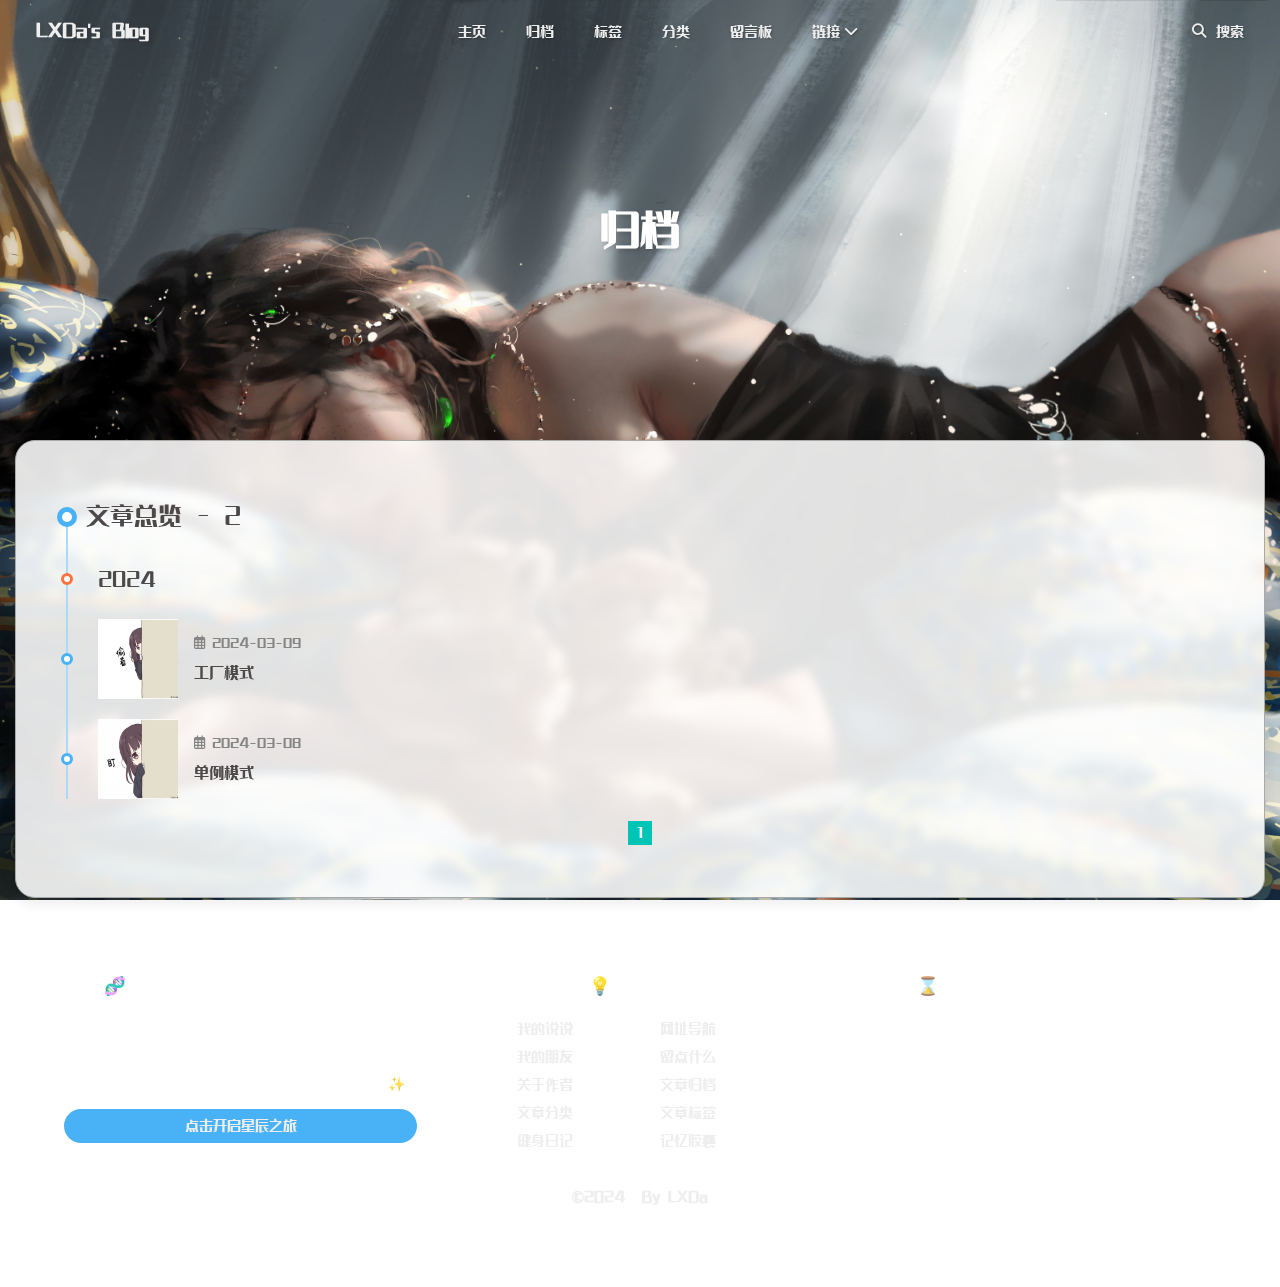
==== commit 29043976: "Site updated: 2024-03-10 22:48:36" ====
--- a/archives/index.html
+++ b/archives/index.html
@@ -54,7 +54,7 @@
   isHome: false,
   isHighlightShrink: false,
   isToc: false,
-  postUpdate: '2024-03-10 19:54:15'
+  postUpdate: '2024-03-10 22:48:32'
 }</script><script>(win=>{
       win.saveToLocal = {
         set: (key, value, ttl) => {
@@ -155,17 +155,40 @@
         }
       }
       detectApple()
-    })(window)</script><link rel="stylesheet" href="/css/custom.css"><link rel="stylesheet" href="https://cdn1.tianli0.top/npm/element-ui@2.15.6/packages/theme-chalk/lib/index.css"><!-- hexo injector head_end start --><link rel="stylesheet" href="https://cdn.jsdelivr.net/gh/Zfour/Butterfly-double-row-display@1.00/cardlistpost.min.css"/>
+    })(window)</script><link rel="stylesheet" href="/css/custom.css"><link rel="stylesheet" href="https://cdn1.tianli0.top/npm/element-ui@2.15.6/packages/theme-chalk/lib/index.css"><link rel="stylesheet" href="/css/iconfont.css"><!-- hexo injector head_end start --><link rel="stylesheet" href="https://cdn.jsdelivr.net/gh/Zfour/Butterfly-double-row-display@1.00/cardlistpost.min.css"/>
 <style>#recent-posts > .recent-post-item >.recent-post-info > .article-meta-wrap > .tags:before {content:"\A";
   white-space: pre;}#recent-posts > .recent-post-item >.recent-post-info > .article-meta-wrap > .tags > .article-meta__separator{display:none}</style>
-<link rel="stylesheet" href="https://cdn.cbd.int/hexo-butterfly-clock-anzhiyu/lib/clock.min.css" /><link rel="stylesheet" href="https://npm.elemecdn.com/hexo-butterfly-footer-beautify@1.0.0/lib/runtime.css" media="print" onload="this.media='all'"><link rel="stylesheet" href="https://npm.elemecdn.com/hexo-butterfly-swiper/lib/swiper.min.css" media="print" onload="this.media='all'"><link rel="stylesheet" href="https://npm.elemecdn.com/hexo-butterfly-swiper/lib/swiperstyle.css" media="print" onload="this.media='all'"><link rel="stylesheet" href="https://npm.elemecdn.com/hexo-butterfly-tag-plugins-plus@latest/lib/assets/font-awesome-animation.min.css" media="defer" onload="this.media='all'"><link rel="stylesheet" href="https://npm.elemecdn.com/hexo-butterfly-tag-plugins-plus@latest/lib/tag_plugins.css" media="defer" onload="this.media='all'"><script src="https://npm.elemecdn.com/hexo-butterfly-tag-plugins-plus@latest/lib/assets/carousel-touch.js"></script><link rel="stylesheet" href="https://npm.elemecdn.com/hexo-butterfly-wowjs/lib/animate.min.css" media="print" onload="this.media='screen'"><!-- hexo injector head_end end --><meta name="generator" content="Hexo 6.3.0"></head><body><div id="web_bg"></div><div id="sidebar"><div id="menu-mask"></div><div id="sidebar-menus"><div class="avatar-img is-center"><img src="/imgs/%E5%A4%B4%E5%83%8F.jpg" onerror="onerror=null;src='/img/friend_404.gif'" alt="avatar"/></div><div class="sidebar-site-data site-data is-center"><a href="/archives/"><div class="headline">文章</div><div class="length-num">2</div></a><a href="/tags/"><div class="headline">标签</div><div class="length-num">1</div></a><a href="/categories/"><div class="headline">分类</div><div class="length-num">1</div></a></div><hr class="custom-hr"/><div class="menus_items"><div class="menus_item"><a class="site-page faa-parent animated-hover" href="/"><i class="fa-fw icon-zhuye"></i><svg class="icon faa-tada" aria-hidden="true"><use xlink:href="#icon-zhuye"></use></svg><span> 主页</span></a></div><div class="menus_item"><a class="site-page faa-parent animated-hover" href="/archives/"><i class="fa-fw icon-guidang"></i><svg class="icon faa-tada" aria-hidden="true"><use xlink:href="#icon-guidang"></use></svg><span> 归档</span></a></div><div class="menus_item"><a class="site-page faa-parent animated-hover" href="/tags/"><i class="fa-fw icon-_biaoqian-"></i><svg class="icon faa-tada" aria-hidden="true"><use xlink:href="#icon-_biaoqian-"></use></svg><span> 标签</span></a></div><div class="menus_item"><a class="site-page faa-parent animated-hover" href="/categories/"><i class="fa-fw icon-fenlei1"></i><svg class="icon faa-tada" aria-hidden="true"><use xlink:href="#icon-fenlei1"></use></svg><span> 分类</span></a></div><div class="menus_item"><a class="site-page faa-parent animated-hover" href="/comments/"><i class="fa-fw icon-liuyanban"></i><svg class="icon faa-tada" aria-hidden="true"><use xlink:href="#icon-liuyanban"></use></svg><span> 留言板</span></a></div><div class="menus_item"><a class="site-page group faa-parent animated-hover hide" href="javascript:void(0);"><svg class="icon faa-tada" aria-hidden="true"><use xlink:href="#icon-lianjie1"></use></svg><span> 链接</span><i class="fas fa-chevron-down"></i></a><ul class="menus_item_child"><li><a class="site-page child faa-parent animated-hover" href="/link/"><svg class="icon faa-tada" aria-hidden="true"><use xlink:href="#icon-youqinglianjie"></use></svg><span> 友情链接</span></a></li><li><a class="site-page child faa-parent animated-hover" href="/about/"><svg class="icon faa-tada" aria-hidden="true"><use xlink:href="#icon-guanyu1"></use></svg><span> 关于</span></a></li></ul></div></div></div></div><div class="page" id="body-wrap"><header class="not-home-page" id="page-header" style="background-image: url('/imgs/homepage.png')"><nav id="nav"><span id="blog-info"><a href="/" title="LXDa's  Blog"><span class="site-name">LXDa's  Blog</span></a></span><div id="menus"><div id="search-button"><a class="site-page social-icon search" href="javascript:void(0);"><i class="fas fa-search fa-fw"></i><span> 搜索</span></a></div><div class="menus_items"><div class="menus_item"><a class="site-page faa-parent animated-hover" href="/"><i class="fa-fw icon-zhuye"></i><svg class="icon faa-tada" aria-hidden="true"><use xlink:href="#icon-zhuye"></use></svg><span> 主页</span></a></div><div class="menus_item"><a class="site-page faa-parent animated-hover" href="/archives/"><i class="fa-fw icon-guidang"></i><svg class="icon faa-tada" aria-hidden="true"><use xlink:href="#icon-guidang"></use></svg><span> 归档</span></a></div><div class="menus_item"><a class="site-page faa-parent animated-hover" href="/tags/"><i class="fa-fw icon-_biaoqian-"></i><svg class="icon faa-tada" aria-hidden="true"><use xlink:href="#icon-_biaoqian-"></use></svg><span> 标签</span></a></div><div class="menus_item"><a class="site-page faa-parent animated-hover" href="/categories/"><i class="fa-fw icon-fenlei1"></i><svg class="icon faa-tada" aria-hidden="true"><use xlink:href="#icon-fenlei1"></use></svg><span> 分类</span></a></div><div class="menus_item"><a class="site-page faa-parent animated-hover" href="/comments/"><i class="fa-fw icon-liuyanban"></i><svg class="icon faa-tada" aria-hidden="true"><use xlink:href="#icon-liuyanban"></use></svg><span> 留言板</span></a></div><div class="menus_item"><a class="site-page group faa-parent animated-hover hide" href="javascript:void(0);"><svg class="icon faa-tada" aria-hidden="true"><use xlink:href="#icon-lianjie1"></use></svg><span> 链接</span><i class="fas fa-chevron-down"></i></a><ul class="menus_item_child"><li><a class="site-page child faa-parent animated-hover" href="/link/"><svg class="icon faa-tada" aria-hidden="true"><use xlink:href="#icon-youqinglianjie"></use></svg><span> 友情链接</span></a></li><li><a class="site-page child faa-parent animated-hover" href="/about/"><svg class="icon faa-tada" aria-hidden="true"><use xlink:href="#icon-guanyu1"></use></svg><span> 关于</span></a></li></ul></div></div><div id="toggle-menu"><a class="site-page" href="javascript:void(0);"><i class="fas fa-bars fa-fw"></i></a></div></div></nav><div id="page-site-info"><h1 id="site-title">归档</h1></div></header><main class="layout" id="content-inner"><div id="archive"><div class="article-sort-title">文章总览 - 2</div><div class="article-sort"><div class="article-sort-item year">2024</div><div class="article-sort-item"><a class="article-sort-item-img" href="/2024/03/09/%E5%B7%A5%E5%8E%82%E6%A8%A1%E5%BC%8F/" title="工厂模式"><img src="/imgs/cover/3.jpg" alt="工厂模式" onerror="this.onerror=null;this.src='/img/404.jpg'"></a><div class="article-sort-item-info"><div class="article-sort-item-time"><i class="far fa-calendar-alt"></i><time class="post-meta-date-created" datetime="2024-03-09T00:00:00.000Z" title="发表于 2024-03-09 08:00:00">2024-03-09</time></div><a class="article-sort-item-title" href="/2024/03/09/%E5%B7%A5%E5%8E%82%E6%A8%A1%E5%BC%8F/" title="工厂模式">工厂模式</a></div></div><div class="article-sort-item"><a class="article-sort-item-img" href="/2024/03/08/%E5%8D%95%E4%BE%8B%E6%A8%A1%E5%BC%8F/" title="单例模式"><img src="/imgs/cover/1.jpg" alt="单例模式" onerror="this.onerror=null;this.src='/img/404.jpg'"></a><div class="article-sort-item-info"><div class="article-sort-item-time"><i class="far fa-calendar-alt"></i><time class="post-meta-date-created" datetime="2024-03-08T00:00:00.000Z" title="发表于 2024-03-08 08:00:00">2024-03-08</time></div><a class="article-sort-item-title" href="/2024/03/08/%E5%8D%95%E4%BE%8B%E6%A8%A1%E5%BC%8F/" title="单例模式">单例模式</a></div></div></div><nav id="pagination"><div class="pagination"><span class="page-number current">1</span></div></nav></div><div class="aside-content" id="aside-content"><div class="card-widget card-info"><div class="is-center"><div class="avatar-img"><img src="/imgs/%E5%A4%B4%E5%83%8F.jpg" onerror="this.onerror=null;this.src='/img/friend_404.gif'" alt="avatar"/></div><div class="author-info__name">LXDa</div><div class="author-info__description">成长日记</div></div><div class="card-info-data site-data is-center"><a href="/archives/"><div class="headline">文章</div><div class="length-num">2</div></a><a href="/tags/"><div class="headline">标签</div><div class="length-num">1</div></a><a href="/categories/"><div class="headline">分类</div><div class="length-num">1</div></a></div><a id="card-info-btn" target="_blank" rel="noopener" href="https://github.com/xxxxxx"><i class="fab fa-github"></i><span>Follow Me</span></a><div class="card-info-social-icons is-center"><a class="social-icon faa-parent animated-hover" href="https://space.bilibili.com/286688945" target="_blank" title="B站"><svg class="icon faa-tada" aria-hidden="true"><use xlink:href="#icon-wf_Bzhan"></use></svg></a></div></div><div class="card-widget card-announcement"><div class="item-headline"><i class="fas fa-bullhorn fa-shake"></i><span>公告栏</span></div><div class="announcement_content">This is my Blog</div><div id="welcome-info"></div></div><div class="sticky_layout"><div class="card-widget card-recent-post"><div class="item-headline"><i class="fas fa-history"></i><span>最新文章</span></div><div class="aside-list"><div class="aside-list-item"><a class="thumbnail" href="/2024/03/09/%E5%B7%A5%E5%8E%82%E6%A8%A1%E5%BC%8F/" title="工厂模式"><img src="/imgs/cover/3.jpg" onerror="this.onerror=null;this.src='/img/404.jpg'" alt="工厂模式"/></a><div class="content"><a class="title" href="/2024/03/09/%E5%B7%A5%E5%8E%82%E6%A8%A1%E5%BC%8F/" title="工厂模式">工厂模式</a><time datetime="2024-03-09T00:00:00.000Z" title="发表于 2024-03-09 08:00:00">2024-03-09</time></div></div><div class="aside-list-item"><a class="thumbnail" href="/2024/03/08/%E5%8D%95%E4%BE%8B%E6%A8%A1%E5%BC%8F/" title="单例模式"><img src="/imgs/cover/1.jpg" onerror="this.onerror=null;this.src='/img/404.jpg'" alt="单例模式"/></a><div class="content"><a class="title" href="/2024/03/08/%E5%8D%95%E4%BE%8B%E6%A8%A1%E5%BC%8F/" title="单例模式">单例模式</a><time datetime="2024-03-08T00:00:00.000Z" title="发表于 2024-03-08 08:00:00">2024-03-08</time></div></div></div></div><div class="card-widget card-categories"><div class="item-headline">
+<link rel="stylesheet" href="https://cdn.cbd.int/hexo-butterfly-clock-anzhiyu/lib/clock.min.css" /><link rel="stylesheet" href="https://npm.elemecdn.com/hexo-butterfly-swiper/lib/swiper.min.css" media="print" onload="this.media='all'"><link rel="stylesheet" href="https://npm.elemecdn.com/hexo-butterfly-swiper/lib/swiperstyle.css" media="print" onload="this.media='all'"><link rel="stylesheet" href="https://npm.elemecdn.com/hexo-butterfly-tag-plugins-plus@latest/lib/assets/font-awesome-animation.min.css" media="defer" onload="this.media='all'"><link rel="stylesheet" href="https://npm.elemecdn.com/hexo-butterfly-tag-plugins-plus@latest/lib/tag_plugins.css" media="defer" onload="this.media='all'"><script src="https://npm.elemecdn.com/hexo-butterfly-tag-plugins-plus@latest/lib/assets/carousel-touch.js"></script><link rel="stylesheet" href="https://npm.elemecdn.com/hexo-butterfly-wowjs/lib/animate.min.css" media="print" onload="this.media='screen'"><!-- hexo injector head_end end --><meta name="generator" content="Hexo 6.3.0"></head><body><div id="loading-box" onclick="document.getElementById(&quot;loading-box&quot;).classList.add(&quot;loaded&quot;)"><div class="loading-bg"><div class="loading-img"></div><div class="loading-image-dot"></div></div></div><script>const preloader = {
+  endLoading: () => {
+    document.body.style.overflow = 'auto';
+    document.getElementById('loading-box').classList.add("loaded")
+  },
+  initLoading: () => {
+    document.body.style.overflow = '';
+    document.getElementById('loading-box').classList.remove("loaded")
+
+  }
+}
+window.addEventListener('load',()=> { preloader.endLoading() })
+
+if (true) {
+  document.addEventListener('pjax:send', () => { preloader.initLoading() })
+  document.addEventListener('pjax:complete', () => { preloader.endLoading() })
+}</script><script>window.paceOptions = {
+  restartOnPushState: false
+}
+
+document.addEventListener('pjax:send', () => {
+  Pace.restart()
+})
+</script><link rel="stylesheet" href="/css/progress_bar.css"/><script src="https://cdn.jsdelivr.net/npm/pace-js@1.2.4/pace.min.js"></script><div id="web_bg"></div><div id="sidebar"><div id="menu-mask"></div><div id="sidebar-menus"><div class="avatar-img is-center"><img src="/imgs/%E5%A4%B4%E5%83%8F.jpg" onerror="onerror=null;src='/img/friend_404.gif'" alt="avatar"/></div><div class="sidebar-site-data site-data is-center"><a href="/archives/"><div class="headline">文章</div><div class="length-num">2</div></a><a href="/tags/"><div class="headline">标签</div><div class="length-num">1</div></a><a href="/categories/"><div class="headline">分类</div><div class="length-num">1</div></a></div><hr class="custom-hr"/><div class="menus_items"><div class="menus_item"><a class="site-page faa-parent animated-hover" href="/"><i class="fa-fw icon-zhuye"></i><svg class="icon faa-tada" aria-hidden="true"><use xlink:href="#icon-zhuye"></use></svg><span> 主页</span></a></div><div class="menus_item"><a class="site-page faa-parent animated-hover" href="/archives/"><i class="fa-fw icon-guidang"></i><svg class="icon faa-tada" aria-hidden="true"><use xlink:href="#icon-guidang"></use></svg><span> 归档</span></a></div><div class="menus_item"><a class="site-page faa-parent animated-hover" href="/tags/"><i class="fa-fw icon-_biaoqian-"></i><svg class="icon faa-tada" aria-hidden="true"><use xlink:href="#icon-_biaoqian-"></use></svg><span> 标签</span></a></div><div class="menus_item"><a class="site-page faa-parent animated-hover" href="/categories/"><i class="fa-fw icon-fenlei1"></i><svg class="icon faa-tada" aria-hidden="true"><use xlink:href="#icon-fenlei1"></use></svg><span> 分类</span></a></div><div class="menus_item"><a class="site-page faa-parent animated-hover" href="/comments/"><i class="fa-fw icon-liuyanban"></i><svg class="icon faa-tada" aria-hidden="true"><use xlink:href="#icon-liuyanban"></use></svg><span> 留言板</span></a></div><div class="menus_item"><a class="site-page group faa-parent animated-hover hide" href="javascript:void(0);"><svg class="icon faa-tada" aria-hidden="true"><use xlink:href="#icon-lianjie1"></use></svg><span> 链接</span><i class="fas fa-chevron-down"></i></a><ul class="menus_item_child"><li><a class="site-page child faa-parent animated-hover" href="/link/"><svg class="icon faa-tada" aria-hidden="true"><use xlink:href="#icon-youqinglianjie"></use></svg><span> 友情链接</span></a></li><li><a class="site-page child faa-parent animated-hover" href="/about/"><svg class="icon faa-tada" aria-hidden="true"><use xlink:href="#icon-guanyu1"></use></svg><span> 关于</span></a></li></ul></div></div></div></div><div class="page" id="body-wrap"><header class="not-home-page" id="page-header" style="background-image: url('/imgs/homepage.png')"><nav id="nav"><span id="blog-info"><a href="/" title="LXDa's  Blog"><span class="site-name">LXDa's  Blog</span></a></span><div id="menus"><div id="search-button"><a class="site-page social-icon search" href="javascript:void(0);"><i class="fas fa-search fa-fw"></i><span> 搜索</span></a></div><div class="menus_items"><div class="menus_item"><a class="site-page faa-parent animated-hover" href="/"><i class="fa-fw icon-zhuye"></i><svg class="icon faa-tada" aria-hidden="true"><use xlink:href="#icon-zhuye"></use></svg><span> 主页</span></a></div><div class="menus_item"><a class="site-page faa-parent animated-hover" href="/archives/"><i class="fa-fw icon-guidang"></i><svg class="icon faa-tada" aria-hidden="true"><use xlink:href="#icon-guidang"></use></svg><span> 归档</span></a></div><div class="menus_item"><a class="site-page faa-parent animated-hover" href="/tags/"><i class="fa-fw icon-_biaoqian-"></i><svg class="icon faa-tada" aria-hidden="true"><use xlink:href="#icon-_biaoqian-"></use></svg><span> 标签</span></a></div><div class="menus_item"><a class="site-page faa-parent animated-hover" href="/categories/"><i class="fa-fw icon-fenlei1"></i><svg class="icon faa-tada" aria-hidden="true"><use xlink:href="#icon-fenlei1"></use></svg><span> 分类</span></a></div><div class="menus_item"><a class="site-page faa-parent animated-hover" href="/comments/"><i class="fa-fw icon-liuyanban"></i><svg class="icon faa-tada" aria-hidden="true"><use xlink:href="#icon-liuyanban"></use></svg><span> 留言板</span></a></div><div class="menus_item"><a class="site-page group faa-parent animated-hover hide" href="javascript:void(0);"><svg class="icon faa-tada" aria-hidden="true"><use xlink:href="#icon-lianjie1"></use></svg><span> 链接</span><i class="fas fa-chevron-down"></i></a><ul class="menus_item_child"><li><a class="site-page child faa-parent animated-hover" href="/link/"><svg class="icon faa-tada" aria-hidden="true"><use xlink:href="#icon-youqinglianjie"></use></svg><span> 友情链接</span></a></li><li><a class="site-page child faa-parent animated-hover" href="/about/"><svg class="icon faa-tada" aria-hidden="true"><use xlink:href="#icon-guanyu1"></use></svg><span> 关于</span></a></li></ul></div></div><div id="toggle-menu"><a class="site-page" href="javascript:void(0);"><i class="fas fa-bars fa-fw"></i></a></div></div></nav><div id="page-site-info"><h1 id="site-title">归档</h1></div></header><main class="layout" id="content-inner"><div id="archive"><div class="article-sort-title">文章总览 - 2</div><div class="article-sort"><div class="article-sort-item year">2024</div><div class="article-sort-item"><a class="article-sort-item-img" href="/2024/03/09/%E5%B7%A5%E5%8E%82%E6%A8%A1%E5%BC%8F/" title="工厂模式"><img src="/imgs/cover/3.jpg" alt="工厂模式" onerror="this.onerror=null;this.src='/img/404.jpg'"></a><div class="article-sort-item-info"><div class="article-sort-item-time"><i class="far fa-calendar-alt"></i><time class="post-meta-date-created" datetime="2024-03-09T00:00:00.000Z" title="发表于 2024-03-09 08:00:00">2024-03-09</time></div><a class="article-sort-item-title" href="/2024/03/09/%E5%B7%A5%E5%8E%82%E6%A8%A1%E5%BC%8F/" title="工厂模式">工厂模式</a></div></div><div class="article-sort-item"><a class="article-sort-item-img" href="/2024/03/08/%E5%8D%95%E4%BE%8B%E6%A8%A1%E5%BC%8F/" title="单例模式"><img src="/imgs/cover/1.jpg" alt="单例模式" onerror="this.onerror=null;this.src='/img/404.jpg'"></a><div class="article-sort-item-info"><div class="article-sort-item-time"><i class="far fa-calendar-alt"></i><time class="post-meta-date-created" datetime="2024-03-08T00:00:00.000Z" title="发表于 2024-03-08 08:00:00">2024-03-08</time></div><a class="article-sort-item-title" href="/2024/03/08/%E5%8D%95%E4%BE%8B%E6%A8%A1%E5%BC%8F/" title="单例模式">单例模式</a></div></div></div><nav id="pagination"><div class="pagination"><span class="page-number current">1</span></div></nav></div><div class="aside-content" id="aside-content"><div class="card-widget card-info"><div class="is-center"><div class="avatar-img"><img src="/imgs/%E5%A4%B4%E5%83%8F.jpg" onerror="this.onerror=null;this.src='/img/friend_404.gif'" alt="avatar"/></div><div class="author-info__name">LXDa</div><div class="author-info__description">成长日记</div></div><div class="card-info-data site-data is-center"><a href="/archives/"><div class="headline">文章</div><div class="length-num">2</div></a><a href="/tags/"><div class="headline">标签</div><div class="length-num">1</div></a><a href="/categories/"><div class="headline">分类</div><div class="length-num">1</div></a></div><a id="card-info-btn" target="_blank" rel="noopener" href="https://github.com/xxxxxx"><i class="fab fa-github"></i><span>Follow Me</span></a><div class="card-info-social-icons is-center"><a class="social-icon faa-parent animated-hover" href="https://space.bilibili.com/286688945" target="_blank" title="B站"><svg class="icon faa-tada" aria-hidden="true"><use xlink:href="#icon-wf_Bzhan"></use></svg></a></div></div><div class="card-widget card-announcement"><div class="item-headline"><i class="fas fa-bullhorn fa-shake"></i><span>公告栏</span></div><div class="announcement_content">This is my Blog</div><div id="welcome-info"></div></div><div class="sticky_layout"><div class="card-widget card-recent-post"><div class="item-headline"><i class="fas fa-history"></i><span>最新文章</span></div><div class="aside-list"><div class="aside-list-item"><a class="thumbnail" href="/2024/03/09/%E5%B7%A5%E5%8E%82%E6%A8%A1%E5%BC%8F/" title="工厂模式"><img src="/imgs/cover/3.jpg" onerror="this.onerror=null;this.src='/img/404.jpg'" alt="工厂模式"/></a><div class="content"><a class="title" href="/2024/03/09/%E5%B7%A5%E5%8E%82%E6%A8%A1%E5%BC%8F/" title="工厂模式">工厂模式</a><time datetime="2024-03-09T00:00:00.000Z" title="发表于 2024-03-09 08:00:00">2024-03-09</time></div></div><div class="aside-list-item"><a class="thumbnail" href="/2024/03/08/%E5%8D%95%E4%BE%8B%E6%A8%A1%E5%BC%8F/" title="单例模式"><img src="/imgs/cover/1.jpg" onerror="this.onerror=null;this.src='/img/404.jpg'" alt="单例模式"/></a><div class="content"><a class="title" href="/2024/03/08/%E5%8D%95%E4%BE%8B%E6%A8%A1%E5%BC%8F/" title="单例模式">单例模式</a><time datetime="2024-03-08T00:00:00.000Z" title="发表于 2024-03-08 08:00:00">2024-03-08</time></div></div></div></div><div class="card-widget card-categories"><div class="item-headline">
             <i class="fas fa-folder-open"></i>
             <span>分类</span>
             
             </div>
             <ul class="card-category-list" id="aside-cat-list">
             <li class="card-category-list-item "><a class="card-category-list-link" href="/categories/%E5%AD%A6%E4%B9%A0%E7%AC%94%E8%AE%B0/"><span class="card-category-list-name">学习笔记</span><span class="card-category-list-count">1</span></a></li>
-            </ul></div><div class="card-widget card-tags"><div class="item-headline"><i class="fas fa-tags"></i><span>标签</span></div><div class="card-tag-cloud"><a href="/tags/%E8%AE%BE%E8%AE%A1%E6%A8%A1%E5%BC%8F/" style="font-size: 1.15em; color: rgb(144, 165, 60)">设计模式</a></div></div><div class="card-widget card-archives"><div class="item-headline"><i class="fas fa-archive"></i><span>归档</span></div><ul class="card-archive-list"><li class="card-archive-list-item"><a class="card-archive-list-link" href="/archives/2024/03/"><span class="card-archive-list-date">三月 2024</span><span class="card-archive-list-count">2</span></a></li></ul></div><div class="card-widget card-webinfo"><div class="item-headline"><!--i.fas.fa-chart-line--><a class="faa-parent animated-hover"><svg class="faa-tada icon" style="height:25px;width:25px;fill:currentColor;position:relative;top:5px" aria-hidden="true"><use xlink:href="#icon-wangzhantongji"></use></svg></a><span>小站资讯</span></div><div class="webinfo"><div class="webinfo-item"><div class="item-name">文章数目 :</div><div class="item-count">2</div></div><div class="webinfo-item"><div class="item-name">已运行时间 :</div><div class="item-count" id="runtimeshow" data-publishDate="2024-03-07T16:00:00.000Z"><i class="fa-solid fa-spinner fa-spin"></i></div></div><div class="webinfo-item"><div class="item-name">本站总字数 :</div><div class="item-count">275</div></div><div class="webinfo-item"><div class="item-name">本站访客数 :</div><div class="item-count" id="busuanzi_value_site_uv"><i class="fa-solid fa-spinner fa-spin"></i></div></div><div class="webinfo-item"><div class="item-name">本站总访问量 :</div><div class="item-count" id="busuanzi_value_site_pv"><i class="fa-solid fa-spinner fa-spin"></i></div></div><div class="webinfo-item"><div class="item-name">最后更新时间 :</div><div class="item-count" id="last-push-date" data-lastPushDate="2024-03-10T11:54:15.329Z"><i class="fa-solid fa-spinner fa-spin"></i></div></div></div></div></div></div></main><footer id="footer"><div id="footer-wrap"><div class="copyright">&copy;2024 By LXDa</div></div></footer></div><div id="rightside"><div id="rightside-config-hide"><button id="darkmode" type="button" title="浅色和深色模式转换"><i class="fas fa-adjust"></i></button><button id="hide-aside-btn" type="button" title="单栏和双栏切换"><i class="fas fa-arrows-alt-h"></i></button></div><div id="rightside-config-show"><button id="rightside-config" type="button" title="设置"><i class="fas fa-cog fa-spin"></i></button><button class="share" type="button" title="分享链接" onclick="share()"><i class="fas fa-share-nodes"></i></button><button id="hide-aside-btn" type="button" title="单栏和双栏切换"><i class="fas fa-arrows-alt-h"></i></button><button id="go-up" type="button" title="回到顶部"><span class="scroll-percent"></span><i class="fas fa-arrow-up"></i></button><button id="go-down" type="button" title="直达底部" onclick="btf.scrollToDest(document.body.scrollHeight, 500)"><i class="fas fa-arrow-down"></i></button></div></div><div><script src="/js/utils.js?v=4.13.0"></script><script src="/js/main.js?v=4.13.0"></script><script src="https://cdn.jsdelivr.net/npm/@fancyapps/ui@5.0.33/dist/fancybox/fancybox.umd.min.js"></script><script src="https://cdn.jsdelivr.net/npm/instant.page@5.2.0/instantpage.min.js" type="module"></script><script>function panguFn () {
+            </ul></div><div class="card-widget card-tags"><div class="item-headline"><i class="fas fa-tags"></i><span>标签</span></div><div class="card-tag-cloud"><a href="/tags/%E8%AE%BE%E8%AE%A1%E6%A8%A1%E5%BC%8F/" style="font-size: 1.15em; color: rgb(150, 107, 190)">设计模式</a></div></div><div class="card-widget card-archives"><div class="item-headline"><i class="fas fa-archive"></i><span>归档</span></div><ul class="card-archive-list"><li class="card-archive-list-item"><a class="card-archive-list-link" href="/archives/2024/03/"><span class="card-archive-list-date">三月 2024</span><span class="card-archive-list-count">2</span></a></li></ul></div><div class="card-widget card-webinfo"><div class="item-headline"><!--i.fas.fa-chart-line--><a class="faa-parent animated-hover"><svg class="faa-tada icon" style="height:25px;width:25px;fill:currentColor;position:relative;top:5px" aria-hidden="true"><use xlink:href="#icon-wangzhantongji"></use></svg></a><span>小站资讯</span></div><div class="webinfo"><div class="webinfo-item"><div class="item-name">文章数目 :</div><div class="item-count">2</div></div><div class="webinfo-item"><div class="item-name">已运行时间 :</div><div class="item-count" id="runtimeshow" data-publishDate="2024-03-07T16:00:00.000Z"><i class="fa-solid fa-spinner fa-spin"></i></div></div><div class="webinfo-item"><div class="item-name">本站总字数 :</div><div class="item-count">275</div></div><div class="webinfo-item"><div class="item-name">本站访客数 :</div><div class="item-count" id="busuanzi_value_site_uv"><i class="fa-solid fa-spinner fa-spin"></i></div></div><div class="webinfo-item"><div class="item-name">本站总访问量 :</div><div class="item-count" id="busuanzi_value_site_pv"><i class="fa-solid fa-spinner fa-spin"></i></div></div><div class="webinfo-item"><div class="item-name">最后更新时间 :</div><div class="item-count" id="last-push-date" data-lastPushDate="2024-03-10T14:48:32.452Z"><i class="fa-solid fa-spinner fa-spin"></i></div></div></div></div></div></div></main><footer id="footer"><div id="footer-wrap"><div id="ft"><div class="ft-item-1"><div class="t-top"><div class="t-t-l"><p class="ft-t t-l-t">格言🧬</p><div class="bg-ad"><div>再看看那个光点，它就在这里，这是家园，这是我们 —— 你所爱的每一个人，你认识的一个人，你听说过的每一个人，曾经有过的每一个人，都在它上面度过他们的一生✨</div><div class="btn-xz-box"><a class="btn-xz" target="_blank" rel="noopener" href="https://stellarium.org/">点击开启星辰之旅</a></div></div></div><div class="t-t-r"><p class="ft-t t-l-t">猜你想看💡</p><ul class="ft-links"><li><a href="/posts/eec9786.html">我的说说</a><a href="/box/nav/">网址导航</a></li><li><a href="/social/link/">我的朋友</a><a href="/comments/">留点什么</a></li><li><a href="/personal/about/">关于作者</a><a href="/archives/">文章归档</a></li><li><a href="/categories/">文章分类</a><a href="/tags/">文章标签</a></li><li><a href="/box/Gallery/">健身日记</a><a href="/personal/bb/">记忆胶囊</a></li></ul></div></div></div><div class="ft-item-2"><p class="ft-t">推荐友链⌛</p><div class="ft-img-group"></div></div></div><div class="copyright"><span><b>&copy;2024</b></span><span><b>&nbsp;&nbsp;By LXDa</b></span></div><div id="workboard"></div><p id="ghbdages"><a class="github-badge" target="_blank" href="https://hexo.io/" style="margin-inline:5px" title="博客框架为Hexo_v6.3.0"><img src="https://sourcebucket.s3.ladydaily.com/badge/Frame-Hexo-blue.svg" alt=""/></a><a class="github-badge" target="_blank" href="https://butterfly.js.org/" style="margin-inline:5px" title="主题版本Butterfly_v4.3.1"><img src="https://sourcebucket.s3.ladydaily.com/badge/Theme-Butterfly-6513df.svg" alt=""/></a><a class="github-badge" target="_blank" href="https://github.com/" style="margin-inline:5px" title="本网站源码由Github提供存储仓库"><img src=" https://sourcebucket.s3.ladydaily.com/badge/Source-Github-d021d6.svg" alt=""/></a></p></div></footer></div><div id="rightside"><div id="rightside-config-hide"><button id="darkmode" type="button" title="浅色和深色模式转换"><i class="fas fa-adjust"></i></button><button id="hide-aside-btn" type="button" title="单栏和双栏切换"><i class="fas fa-arrows-alt-h"></i></button><button class="share" type="button" title="右键模式" onclick="changeMouseMode()"><i class="fas fa-mouse"></i></button></div><div id="rightside-config-show"><button id="rightside-config" type="button" title="设置"><i class="fas fa-cog fa-spin"></i></button><button class="share" type="button" title="分享链接" onclick="share()"><i class="fas fa-share-nodes"></i></button><button id="hide-aside-btn" type="button" title="单栏和双栏切换"><i class="fas fa-arrows-alt-h"></i></button><button id="go-up" type="button" title="回到顶部"><span class="scroll-percent"></span><i class="fas fa-arrow-up"></i></button><button id="go-down" type="button" title="直达底部" onclick="btf.scrollToDest(document.body.scrollHeight, 500)"><i class="fas fa-arrow-down"></i></button></div></div><div class="js-pjax" id="rightMenu"><div class="rightMenu-group rightMenu-small"><a class="rightMenu-item" href="javascript:window.history.back();"><i class="fa fa-arrow-left"></i></a><a class="rightMenu-item" href="javascript:window.history.forward();"><i class="fa fa-arrow-right"></i></a><a class="rightMenu-item" href="javascript:window.location.reload();"><i class="fa fa-refresh"></i></a><a class="rightMenu-item" href="javascript:rmf.scrollToTop();"><i class="fa fa-arrow-up"></i></a></div><div class="rightMenu-group rightMenu-line hide" id="menu-text"><a class="rightMenu-item" href="javascript:rmf.copySelect();"><i class="fa fa-copy"></i><span>复制</span></a><a class="rightMenu-item" href="javascript:window.open(&quot;https://www.baidu.com/s?wd=&quot;+window.getSelection().toString());window.location.reload();"><i class="fa fa-search"></i><span>百度搜索</span></a></div><div class="rightMenu-group rightMenu-line hide" id="menu-too"><a class="rightMenu-item" href="javascript:window.open(window.getSelection().toString());window.location.reload();"><i class="fa fa-link"></i><span>转到链接</span></a></div><div class="rightMenu-group rightMenu-line hide" id="menu-paste"><a class="rightMenu-item" href="javascript:rmf.paste()"><i class="fa fa-copy"></i><span>粘贴</span></a></div><div class="rightMenu-group rightMenu-line hide" id="menu-post"><a class="rightMenu-item" href="#post-comment"><i class="fas fa-comment"></i><span>空降评论</span></a><a class="rightMenu-item" href="javascript:rmf.copyWordsLink()"><i class="fa fa-link"></i><span>复制本文地址</span></a></div><div class="rightMenu-group rightMenu-line hide" id="menu-to"><a class="rightMenu-item" href="javascript:rmf.openWithNewTab()"><i class="fa fa-window-restore"></i><span>新窗口打开</span></a><a class="rightMenu-item" id="menu-too" href="javascript:rmf.open()"><i class="fa fa-link"></i><span>转到链接</span></a><a class="rightMenu-item" href="javascript:rmf.copyLink()"><i class="fa fa-copy"></i><span>复制链接</span></a></div><div class="rightMenu-group rightMenu-line hide" id="menu-img"><a class="rightMenu-item" href="javascript:rmf.saveAs()"><i class="fa fa-download"></i><span>保存图片</span></a><a class="rightMenu-item" href="javascript:rmf.openWithNewTab()"><i class="fa fa-window-restore"></i><span>在新窗口打开</span></a><a class="rightMenu-item" href="javascript:rmf.copyLink()"><i class="fa fa-copy"></i><span>复制图片链接</span></a></div><div class="rightMenu-group rightMenu-line"><a class="rightMenu-item" href="javascript:randomPost()"><i class="fa fa-paper-plane"></i><span>随便逛逛</span></a><a class="rightMenu-item" href="javascript:switchNightMode();"><i class="fa fa-moon"></i><span>昼夜切换</span></a><a class="rightMenu-item" href="/personal/about/"><i class="fa fa-info-circle"></i><span>关于博客</span></a><a class="rightMenu-item" href="javascript:toggleWinbox();"><i class="fas fa-cog"></i><span>美化设置</span></a><a class="rightMenu-item" href="javascript:rmf.fullScreen();"><i class="fas fa-expand"></i><span>切换全屏</span></a><a class="rightMenu-item" href="javascript:window.print();"><i class="fa-solid fa-print"></i><span>打印页面</span></a></div></div><div><script src="/js/utils.js?v=4.13.0"></script><script src="/js/main.js?v=4.13.0"></script><script src="https://cdn.jsdelivr.net/npm/@fancyapps/ui@5.0.33/dist/fancybox/fancybox.umd.min.js"></script><script src="https://cdn.jsdelivr.net/npm/instant.page@5.2.0/instantpage.min.js" type="module"></script><script>function panguFn () {
   if (typeof pangu === 'object') pangu.autoSpacingPage()
   else {
     getScript('https://cdn.jsdelivr.net/npm/pangu@4.0.7/dist/browser/pangu.min.js')
@@ -183,7 +206,7 @@
   }
 }
 
-document.addEventListener('DOMContentLoaded', panguInit)</script><div class="js-pjax"></div><canvas id="universe"></canvas><script defer src="/js/universe.js"></script><script async src="//at.alicdn.com/t/c/font_4460310_kneuo2pzwqs.js"></script><div class="aplayer no-destroy" data-id="3778678" data-server="netease" data-type="playlist" data-fixed="true" data-autoplay="true"> </div><script async src="//npm.elemecdn.com/pace-js@1.2.4/pace.min.js"></script><script async src="https://cdn1.tianli0.top/npm/vue@2.6.14/dist/vue.min.js"></script><script async src="https://cdn1.tianli0.top/npm/element-ui@2.15.6/lib/index.js"></script><script src="https://cdn.bootcdn.net/ajax/libs/clipboard.js/2.0.11/clipboard.min.js"></script><script src="https://cdn.staticfile.org/jquery/3.6.3/jquery.min.js"></script><script async data-pjax src="/js/txmap.js"></script><script id="canvas_nest" defer="defer" color="0,0,255" opacity="0.7" zIndex="-1" count="99" mobile="false" src="https://cdn.jsdelivr.net/npm/butterfly-extsrc@1.1.3/dist/canvas-nest.min.js"></script><script id="click-show-text" src="https://cdn.jsdelivr.net/npm/butterfly-extsrc@1.1.3/dist/click-show-text.min.js" data-mobile="false" data-text="富强,民主,文明,和谐,自由,平等,公正,法治,爱国,敬业,诚信,友善" data-fontsize="15px" data-random="false" async="async"></script><link rel="stylesheet" href="https://cdn.jsdelivr.net/npm/aplayer@1.10.1/dist/APlayer.min.css" media="print" onload="this.media='all'"><script src="https://cdn.jsdelivr.net/npm/aplayer@1.10.1/dist/APlayer.min.js"></script><script src="https://cdn.jsdelivr.net/npm/butterfly-extsrc@1.1.3/metingjs/dist/Meting.min.js"></script><script src="https://cdn.jsdelivr.net/npm/pjax@0.2.8/pjax.min.js"></script><script>let pjaxSelectors = ["head > title","#config-diff","#body-wrap","#rightside-config-hide","#rightside-config-show","#web_bg",".js-pjax"]
+document.addEventListener('DOMContentLoaded', panguInit)</script><div class="js-pjax"></div><canvas id="universe"></canvas><script defer src="/js/universe.js"></script><script async src="//at.alicdn.com/t/c/font_4460310_kneuo2pzwqs.js"></script><div class="aplayer no-destroy" data-id="3778678" data-server="netease" data-type="playlist" data-fixed="true" data-autoplay="true"> </div><script async src="//npm.elemecdn.com/pace-js@1.2.4/pace.min.js"></script><script async src="https://cdn1.tianli0.top/npm/vue@2.6.14/dist/vue.min.js"></script><script async src="https://cdn1.tianli0.top/npm/element-ui@2.15.6/lib/index.js"></script><script src="https://cdn.bootcdn.net/ajax/libs/clipboard.js/2.0.11/clipboard.min.js"></script><script src="https://cdn.staticfile.org/jquery/3.6.3/jquery.min.js"></script><script type="text/javascript" src="https://npm.elemecdn.com/jquery@latest/dist/jquery.min.js"></script><script async data-pjax src="/js/txmap.js"></script><script type="text/javascript" src="/js/rightmenu.js"></script><script id="canvas_nest" defer="defer" color="0,0,255" opacity="0.7" zIndex="-1" count="99" mobile="false" src="https://cdn.jsdelivr.net/npm/butterfly-extsrc@1.1.3/dist/canvas-nest.min.js"></script><script id="click-show-text" src="https://cdn.jsdelivr.net/npm/butterfly-extsrc@1.1.3/dist/click-show-text.min.js" data-mobile="false" data-text="富强,民主,文明,和谐,自由,平等,公正,法治,爱国,敬业,诚信,友善" data-fontsize="15px" data-random="false" async="async"></script><link rel="stylesheet" href="https://cdn.jsdelivr.net/npm/aplayer@1.10.1/dist/APlayer.min.css" media="print" onload="this.media='all'"><script src="https://cdn.jsdelivr.net/npm/aplayer@1.10.1/dist/APlayer.min.js"></script><script src="https://cdn.jsdelivr.net/npm/butterfly-extsrc@1.1.3/metingjs/dist/Meting.min.js"></script><script src="https://cdn.jsdelivr.net/npm/pjax@0.2.8/pjax.min.js"></script><script>let pjaxSelectors = ["head > title","#config-diff","#body-wrap","#rightside-config-hide","#rightside-config-show","#web_bg",".js-pjax"]
 
 var pjax = new Pjax({
   elements: 'a:not([target="_blank"])',
@@ -287,30 +310,6 @@
     butterfly_clock_anzhiyu_injector_config();
   }
   </script><script src="https://widget.qweather.net/simple/static/js/he-simple-common.js?v=2.0"></script><script data-pjax src="https://cdn.cbd.int/hexo-butterfly-clock-anzhiyu/lib/clock.min.js"></script><script data-pjax>
-  function butterfly_footer_beautify_injector_config(){
-    var parent_div_git = document.getElementById('footer-wrap');
-    var item_html = '<div id="workboard"></div><p id="ghbdages"><a class="github-badge" target="_blank" href="https://hexo.io/" style="margin-inline:5px" data-title="博客框架为Hexo_v6.2.0" title=""><img src="https://img.shields.io/badge/Frame-Hexo-blue?style=flat&amp;logo=hexo" alt=""/></a><a class="github-badge" target="_blank" href="https://butterfly.js.org/" style="margin-inline:5px" data-title="主题版本Butterfly_v4.3.1" title=""><img src="https://img.shields.io/badge/Theme-Butterfly-6513df?style=flat&amp;logo=bitdefender" alt=""/></a><a class="github-badge" target="_blank" href="https://vercel.com/" style="margin-inline:5px" data-title="本站采用多线部署，主线路托管于Vercel" title=""><img src="https://img.shields.io/badge/Hosted-Vercel-brightgreen?style=flat&amp;logo=Vercel" alt=""/></a><a class="github-badge" target="_blank" href="https://dashboard.4everland.org/" style="margin-inline:5px" data-title="本站采用多线部署，备用线路托管于4EVERLAND" title=""><img src="https://img.shields.io/badge/Hosted-4EVERLAND-22DDDD?style=flat&amp;logo=IPFS" alt=""/></a><a class="github-badge" target="_blank" href="https://github.com/" style="margin-inline:5px" data-title="本站项目由Github托管" title=""><img src="https://img.shields.io/badge/Source-Github-d021d6?style=flat&amp;logo=GitHub" alt=""/></a><a class="github-badge" target="_blank" href="http://creativecommons.org/licenses/by-nc-sa/4.0/" style="margin-inline:5px" data-title="本站采用知识共享署名-非商业性使用-相同方式共享4.0国际许可协议进行许可" title=""><img src="https://img.shields.io/badge/Copyright-BY--NC--SA%204.0-d42328?style=flat&amp;logo=Claris" alt=""/></a></p>';
-    console.log('已挂载butterfly_footer_beautify')
-    parent_div_git.insertAdjacentHTML("beforeend",item_html)
-    }
-  var elist = 'null'.split(',');
-  var cpage = location.pathname;
-  var epage = 'all';
-  var flag = 0;
-
-  for (var i=0;i<elist.length;i++){
-    if (cpage.includes(elist[i])){
-      flag++;
-    }
-  }
-
-  if ((epage ==='all')&&(flag == 0)){
-    butterfly_footer_beautify_injector_config();
-  }
-  else if (epage === cpage){
-    butterfly_footer_beautify_injector_config();
-  }
-  </script><script async src="/js/runtime.js"></script><script data-pjax>
   function butterfly_swiper_injector_config(){
     var parent_div_git = document.getElementById('recent-posts');
     var item_html = '<div class="recent-post-item" style="height: auto;width: 100%"><div class="blog-slider swiper-container-fade swiper-container-horizontal" id="swiper_container"><div class="blog-slider__wrp swiper-wrapper" style="transition-duration: 0ms;"><div class="blog-slider__item swiper-slide" style="width: 750px; opacity: 1; transform: translate3d(0px, 0px, 0px); transition-duration: 0ms;"><a class="blog-slider__img" onclick="pjax.loadUrl(&quot;2024/03/08/单例模式/&quot;);" href="javascript:void(0);" alt=""><img width="48" height="48" src="/imgs/cover/1.jpg" alt="" onerror="this.src=https://unpkg.zhimg.com/akilar-candyassets/image/loading.gif; this.onerror = null;"/></a><div class="blog-slider__content"><span class="blog-slider__code">2024-03-08</span><a class="blog-slider__title" onclick="pjax.loadUrl(&quot;2024/03/08/单例模式/&quot;);" href="javascript:void(0);" alt="">单例模式</a><div class="blog-slider__text">单例模式的实现方式</div><a class="blog-slider__button" onclick="pjax.loadUrl(&quot;2024/03/08/单例模式/&quot;);" href="javascript:void(0);" alt="">详情       </a></div></div><div class="blog-slider__item swiper-slide" style="width: 750px; opacity: 1; transform: translate3d(0px, 0px, 0px); transition-duration: 0ms;"><a class="blog-slider__img" onclick="pjax.loadUrl(&quot;2024/03/09/工厂模式/&quot;);" href="javascript:void(0);" alt=""><img width="48" height="48" src="/imgs/cover/3.jpg" alt="" onerror="this.src=https://unpkg.zhimg.com/akilar-candyassets/image/loading.gif; this.onerror = null;"/></a><div class="blog-slider__content"><span class="blog-slider__code">2024-03-09</span><a class="blog-slider__title" onclick="pjax.loadUrl(&quot;2024/03/09/工厂模式/&quot;);" href="javascript:void(0);" alt="">工厂模式</a><div class="blog-slider__text">工厂模式的实现方式</div><a class="blog-slider__button" onclick="pjax.loadUrl(&quot;2024/03/09/工厂模式/&quot;);" href="javascript:void(0);" alt="">详情       </a></div></div></div><div class="blog-slider__pagination swiper-pagination-clickable swiper-pagination-bullets"></div></div></div>';
--- a/css/custom.css
+++ b/css/custom.css
@@ -516,4 +516,351 @@
 }
 [data-theme="dark"] #welcome-info {
     background: #212121;
-}+}
+
+/*loading加载图片*/
+.loading-img {
+    background: url(/imgs/cover/28.jpg)  no-repeat center center;
+    background-size: cover;
+}
+
+/* 右键菜单 */
+#rightMenu {
+    display: none;
+    position: fixed;
+    width: 160px;
+    height: fit-content;
+    top: 10%;
+    left: 10%;
+    /* 菜单面板背景色 */
+    background-color: var(--card-bg);
+    /* 菜单面板文字颜色 */
+    border: 1px solid var(--font-color);
+    border-radius: 8px;
+    z-index: 100;
+}
+#rightMenu .rightMenu-group {
+    padding: 7px 6px;
+}
+#rightMenu .rightMenu-group:not(:nth-last-child(1)) {
+    border-bottom: 1px solid var(--font-color);
+}
+#rightMenu .rightMenu-group.rightMenu-small {
+    display: flex;
+    justify-content: space-between;
+}
+#rightMenu .rightMenu-group .rightMenu-item {
+    height: 30px;
+    line-height: 30px;
+    border-radius: 8px;
+    transition: 0.3s;
+    color: var(--font-color);
+}
+#rightMenu .rightMenu-group.rightMenu-line .rightMenu-item {
+    display: flex;
+    height: 40px;
+    line-height: 40px;
+    padding: 0 4px;
+}
+#rightMenu .rightMenu-group .rightMenu-item:hover {
+    /* 鼠标悬浮选项颜色 */
+    background-color: var(--text-bg-hover);
+}
+#rightMenu .rightMenu-group .rightMenu-item i {
+    display: inline-block;
+    text-align: center;
+    line-height: 30px;
+    width: 30px;
+    height: 30px;
+    padding: 0 5px;
+}
+#rightMenu .rightMenu-group .rightMenu-item span {
+    line-height: 30px;
+}
+
+#rightMenu .rightMenu-group.rightMenu-line .rightMenu-item * {
+    height: 40px;
+    line-height: 40px;
+}
+.rightMenu-group.hide {
+    display: none;
+}
+
+
+/* 全局宽度 */
+.layout {
+    max-width: 1400px;
+}
+
+/* 侧边卡片栏宽度 */
+.aside-content {
+    max-width: 318px;
+    min-width: 300px;
+}
+
+/* 平板尺寸自适应(不启用侧边栏宽度限制) */
+@media screen and (max-width: 900px) {
+    .aside-content {
+        max-width: none !important;
+        padding: 0 5px 0 5px;
+    }
+}
+
+/* 除了首页以外其他页面隐藏卡片，并采用宽屏显示 */
+#archive,
+#page,
+#category,
+#tag {
+    width: 100%;
+}
+.page:not(.page.home) .aside-content {
+    display: none;
+}
+
+
+/* tzy页脚样式 */
+#ft {
+    max-width: 1200px;
+    margin: 0 auto 12px;
+    display: flex;
+    color: rgb(255 255 255 / 80%) !important;
+    text-align: left;
+    flex-wrap: wrap;
+}
+
+.ft-item-1,
+.ft-item-2 {
+    display: flex;
+    height: 100%;
+    padding: 2px 14px;
+}
+
+.ft-item-1 {
+    flex-direction: column;
+    flex: 2;
+}
+
+.ft-item-2 {
+    flex: 1;
+    flex-direction: column;
+}
+
+.t-top {
+    display: flex;
+}
+
+.t-top .t-t-l {
+    display: flex;
+    flex-direction: column;
+    flex: 1.4;
+    margin-right: 10px;
+}
+
+.t-top .t-t-l .bg-ad {
+    width: 85%;
+    border-radius: 10px;
+    padding: 0 10px;
+}
+
+.btn-xz-box {
+    margin-top: 10px;
+}
+
+/* 按钮背景颜色等 */
+.btn-xz {
+    display: block;
+    background-color: var(--btn-bg);
+    color: var(--btn-color);
+    text-align: center;
+    line-height: 2.4;
+    margin: 8px 0;
+}
+
+.btn-xz:hover {
+    text-decoration: none !important;
+}
+/* 按钮悬浮颜色 */
+.btn-xz-box:hover .btn-xz {
+    background-color: var(--text-bg-hover);
+}
+
+.t-top .t-t-r {
+    display: flex;
+    flex-direction: column;
+    flex: 1;
+}
+
+.ft-links {
+    padding: 0 14px;
+    list-style: none;
+    margin-top: 0 !important;
+}
+
+.ft-links li a {
+    display: inline-block !important;
+    width: 50%;
+}
+/* 链接悬浮颜色 */
+.ft-links li a:hover {
+    text-decoration: none !important;
+    color: var(--theme-color) !important;
+}
+
+.ft-item-2 .ft-img-group {
+    width: 100%;
+}
+
+.ft-t {
+    font-size: 1.1rem;
+    margin-bottom: 20px;
+    line-height: 1;
+    font-weight: 600;
+}
+
+.t-l-t {
+    padding-left: 14px;
+}
+
+.ft-item-2 .ft-img-group .img-group-item {
+    display: inline-block;
+    width: 18.4%;
+    margin-right: 14px;
+    margin-bottom: 6px;
+}
+
+.ft-item-2 .ft-img-group .img-group-item a {
+    display: inline-block;
+    width: 100%;
+    height: 100%;
+}
+
+.ft-item-2 .ft-img-group .img-group-item a img {
+    width: 100%;
+    max-height: 80px;
+    border-radius: 10px;
+}
+/* 头像悬浮颜色框 */
+.ft-item-2 .ft-img-group .img-group-item a img:hover {
+    border: 2px solid var(--theme-color);
+}
+
+@media screen and (max-width: 768px) {
+    .ft-item-1 {
+        flex-basis: 100% !important;
+    }
+
+    .ft-item-2 {
+        flex-basis: 100% !important;
+    }
+
+    .t-top .t-t-l .bg-ad {
+        width: 100%;
+    }
+}
+
+@media screen and (max-width: 576px) {
+    .t-top {
+        flex-wrap: wrap;
+    }
+
+    .t-top .t-t-l {
+        flex-basis: 100% !important;
+    }
+
+    .t-top .t-t-r {
+        margin-top: 16px;
+        flex-basis: 100% !important;
+    }
+}
+#footer-wrap a {
+    border-radius: 30px;
+}
+#footer-wrap {
+    padding: 20px 20px;
+}
+
+/* 页脚心跳动画 */
+#heartbeat {
+    color: red;
+    animation: iconAnimate 1s ease-in-out infinite;
+}
+@-moz-keyframes iconAnimate {
+    0%,
+    100% {
+        transform: scale(1);
+    }
+    10%,
+    30% {
+        transform: scale(0.9);
+    }
+    20%,
+    40%,
+    60%,
+    80% {
+        transform: scale(1.1);
+    }
+    50%,
+    70% {
+        transform: scale(1.1);
+    }
+}
+@-webkit-keyframes iconAnimate {
+    0%,
+    100% {
+        transform: scale(1);
+    }
+    10%,
+    30% {
+        transform: scale(0.9);
+    }
+    20%,
+    40%,
+    60%,
+    80% {
+        transform: scale(1.1);
+    }
+    50%,
+    70% {
+        transform: scale(1.1);
+    }
+}
+@-o-keyframes iconAnimate {
+    0%,
+    100% {
+        transform: scale(1);
+    }
+    10%,
+    30% {
+        transform: scale(0.9);
+    }
+    20%,
+    40%,
+    60%,
+    80% {
+        transform: scale(1.1);
+    }
+    50%,
+    70% {
+        transform: scale(1.1);
+    }
+}
+@keyframes iconAnimate {
+    0%,
+    100% {
+        transform: scale(1);
+    }
+    10%,
+    30% {
+        transform: scale(0.9);
+    }
+    20%,
+    40%,
+    60%,
+    80% {
+        transform: scale(1.1);
+    }
+    50%,
+    70% {
+        transform: scale(1.1);
+    }
+}
--- a/css/iconfont.css
+++ b/css/iconfont.css
@@ -0,0 +1,55 @@
+@font-face {
+  font-family: "iconfont"; /* Project id 3498204 */
+  src: url('iconfont.woff2?t=1659311976990') format('woff2'),
+       url('iconfont.woff?t=1659311976990') format('woff'),
+       url('iconfont.ttf?t=1659311976990') format('truetype');
+}
+
+.iconfont {
+  font-family: "iconfont" !important;
+  font-size: 16px;
+  font-style: normal;
+  -webkit-font-smoothing: antialiased;
+  -moz-osx-font-smoothing: grayscale;
+}
+
+.icon-danmu:before {
+  content: "\e612";
+}
+
+.icon-biaoqian:before {
+  content: "\e63d";
+}
+
+.icon-fenlei:before {
+  content: "\e601";
+}
+
+.icon-fanti:before {
+  content: "\e6d8";
+}
+
+.icon-baidu:before {
+  content: "\e60a";
+}
+
+.icon-csdn:before {
+  content: "\e600";
+}
+
+.icon-RSS:before {
+  content: "\e78a";
+}
+
+.icon-bilibili:before {
+  content: "\e609";
+}
+
+.icon-gitee:before {
+  content: "\e60c";
+}
+
+.icon-zhihu:before {
+  content: "\e60d";
+}
+
--- a/css/progress_bar.css
+++ b/css/progress_bar.css
@@ -0,0 +1,66 @@
+/*修改 pace 加载的胶囊 💊 样式用的*/
+.pace {
+    -webkit-pointer-events: none;
+    pointer-events: none;
+    -webkit-user-select: none;
+    -moz-user-select: none;
+    user-select: none;
+    z-index: 2000;
+    position: fixed;
+    margin: auto;
+    top: 10px;
+    left: 0;
+    right: 0;
+    height: 8px;
+    border-radius: 8px;
+    width: 4rem;
+    background: #eaecf2;
+    border: 1px #e3e8f7;
+    overflow: hidden;
+}
+
+.pace-inactive .pace-progress {
+    opacity: 0;
+    transition: 0.3s ease-in;
+}
+
+.pace .pace-progress {
+    -webkit-box-sizing: border-box;
+    -moz-box-sizing: border-box;
+    -ms-box-sizing: border-box;
+    -o-box-sizing: border-box;
+    box-sizing: border-box;
+    -webkit-transform: translate3d(0, 0, 0);
+    -moz-transform: translate3d(0, 0, 0);
+    -ms-transform: translate3d(0, 0, 0);
+    -o-transform: translate3d(0, 0, 0);
+    transform: translate3d(0, 0, 0);
+    max-width: 200px;
+    position: absolute;
+    z-index: 2000;
+    display: block;
+    top: 0;
+    right: 100%;
+    height: 100%;
+    width: 100%;
+    background: linear-gradient(-45deg, #ee7752, #e73c7e, #23a6d5, #23d5ab);
+    animation: gradient 1.5s ease infinite;
+    background-size: 200%;
+}
+
+.pace.pace-inactive {
+    opacity: 0;
+    transition: 0.3s;
+    top: -8px;
+}
+@keyframes gradient {
+    0% {
+        background-position: 0% 50%;
+    }
+    50% {
+        background-position: 100% 50%;
+    }
+    100% {
+        background-position: 0% 50%;
+    }
+}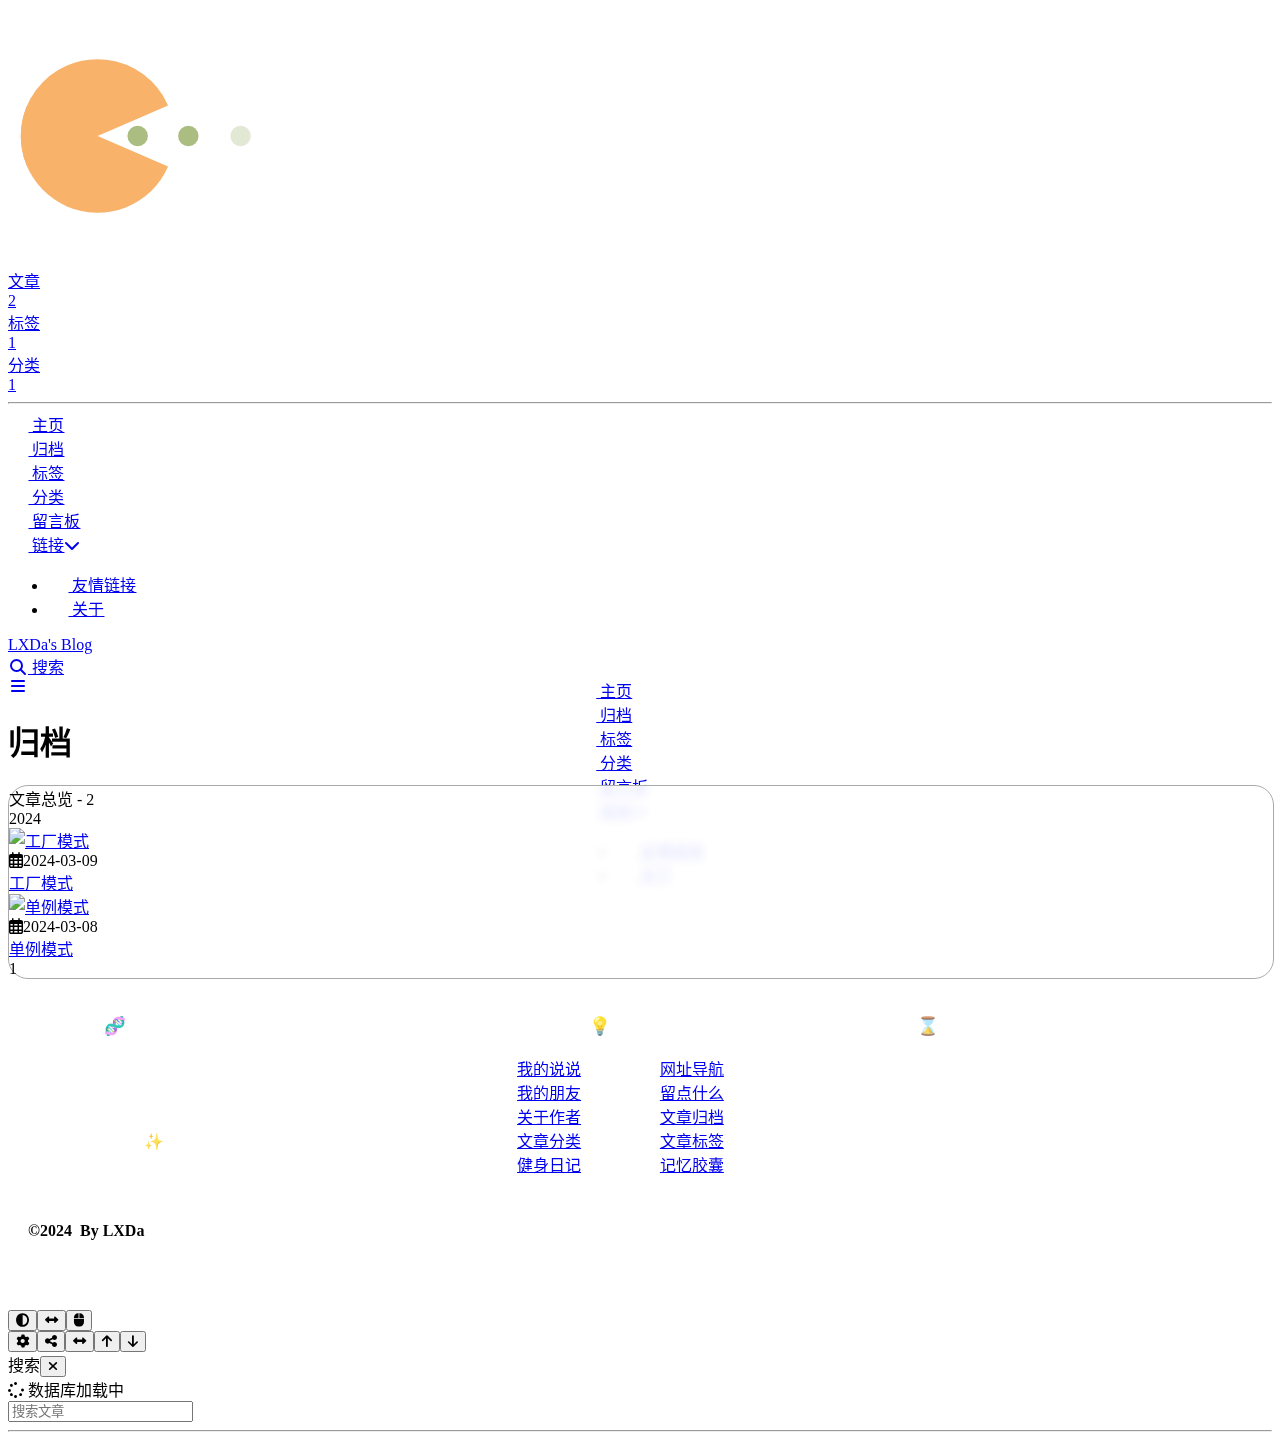
==== commit 84772b6e: "Site updated: 2024-03-11 15:04:46" ====
--- a/archives/index.html
+++ b/archives/index.html
@@ -1,18 +1,18 @@
 <!DOCTYPE html><html lang="zh-CN" data-theme="light"><head><meta charset="UTF-8"><meta http-equiv="X-UA-Compatible" content="IE=edge"><meta name="viewport" content="width=device-width, initial-scale=1.0,viewport-fit=cover"><title>归档 | LXDa's  Blog</title><meta name="author" content="LXDa"><meta name="copyright" content="LXDa"><meta name="format-detection" content="telephone=no"><meta name="theme-color" content="#ffffff"><meta name="description" content="成长日记">
 <meta property="og:type" content="website">
 <meta property="og:title" content="归档">
-<meta property="og:url" content="http://localhost:4000/archives/index.html">
+<meta property="og:url" content="https://lxdaa-blog.github.io/LXDaa-Blog.github.io/archives/index.html">
 <meta property="og:site_name" content="LXDa&#39;s  Blog">
 <meta property="og:description" content="成长日记">
 <meta property="og:locale" content="zh_CN">
-<meta property="og:image" content="http://localhost:4000/imgs/%E5%A4%B4%E5%83%8F.jpg">
+<meta property="og:image" content="https://lxdaa-blog.github.io/LXDaa-Blog.github.io/imgs/%E5%A4%B4%E5%83%8F.jpg">
 <meta property="article:author" content="LXDa">
 <meta property="article:tag" content="博客">
 <meta name="twitter:card" content="summary">
-<meta name="twitter:image" content="http://localhost:4000/imgs/%E5%A4%B4%E5%83%8F.jpg"><link rel="shortcut icon" href="/img/favicon.png"><link rel="canonical" href="http://localhost:4000/archives/index.html"><link rel="preconnect" href="//cdn.jsdelivr.net"/><link rel="preconnect" href="//fonts.googleapis.com" crossorigin=""/><link rel="preconnect" href="//busuanzi.ibruce.info"/><meta/><link rel="stylesheet" href="/css/index.css?v=4.13.0"><link rel="stylesheet" href="https://cdn.jsdelivr.net/npm/@fortawesome/fontawesome-free@6.5.1/css/all.min.css"><link rel="stylesheet" href="https://cdn.jsdelivr.net/npm/@fancyapps/ui@5.0.33/dist/fancybox/fancybox.min.css" media="print" onload="this.media='all'"><link rel="stylesheet" href="https://fonts.googleapis.com/css?family=Titillium+Web&amp;display=swap" media="print" onload="this.media='all'"><script>const GLOBAL_CONFIG = {
-  root: '/',
+<meta name="twitter:image" content="https://lxdaa-blog.github.io/LXDaa-Blog.github.io/imgs/%E5%A4%B4%E5%83%8F.jpg"><link rel="shortcut icon" href="/LXDaa-Blog.github.io/img/favicon.png"><link rel="canonical" href="https://lxdaa-blog.github.io/LXDaa-Blog.github.io/archives/index.html"><link rel="preconnect" href="//cdn.jsdelivr.net"/><link rel="preconnect" href="//fonts.googleapis.com" crossorigin=""/><link rel="preconnect" href="//busuanzi.ibruce.info"/><meta/><link rel="stylesheet" href="/LXDaa-Blog.github.io/css/index.css?v=4.13.0"><link rel="stylesheet" href="https://cdn.jsdelivr.net/npm/@fortawesome/fontawesome-free@6.5.1/css/all.min.css"><link rel="stylesheet" href="https://cdn.jsdelivr.net/npm/@fancyapps/ui@5.0.33/dist/fancybox/fancybox.min.css" media="print" onload="this.media='all'"><link rel="stylesheet" href="https://fonts.googleapis.com/css?family=Titillium+Web&amp;display=swap" media="print" onload="this.media='all'"><script>const GLOBAL_CONFIG = {
+  root: '/LXDaa-Blog.github.io/',
   algolia: undefined,
-  localSearch: {"path":"/search.xml","preload":true,"top_n_per_article":1,"unescape":false,"languages":{"hits_empty":"找不到您查询的内容：${query}","hits_stats":"共找到 ${hits} 篇文章"}},
+  localSearch: {"path":"/LXDaa-Blog.github.io/search.xml","preload":true,"top_n_per_article":1,"unescape":false,"languages":{"hits_empty":"找不到您查询的内容：${query}","hits_stats":"共找到 ${hits} 篇文章"}},
   translate: undefined,
   noticeOutdate: undefined,
   highlight: {"plugin":"highlight.js","highlightCopy":true,"highlightLang":true,"highlightHeightLimit":200},
@@ -54,7 +54,7 @@
   isHome: false,
   isHighlightShrink: false,
   isToc: false,
-  postUpdate: '2024-03-10 22:48:32'
+  postUpdate: '2024-03-11 15:04:42'
 }</script><script>(win=>{
       win.saveToLocal = {
         set: (key, value, ttl) => {
@@ -181,14 +181,14 @@
 document.addEventListener('pjax:send', () => {
   Pace.restart()
 })
-</script><link rel="stylesheet" href="/css/progress_bar.css"/><script src="https://cdn.jsdelivr.net/npm/pace-js@1.2.4/pace.min.js"></script><div id="web_bg"></div><div id="sidebar"><div id="menu-mask"></div><div id="sidebar-menus"><div class="avatar-img is-center"><img src="/imgs/%E5%A4%B4%E5%83%8F.jpg" onerror="onerror=null;src='/img/friend_404.gif'" alt="avatar"/></div><div class="sidebar-site-data site-data is-center"><a href="/archives/"><div class="headline">文章</div><div class="length-num">2</div></a><a href="/tags/"><div class="headline">标签</div><div class="length-num">1</div></a><a href="/categories/"><div class="headline">分类</div><div class="length-num">1</div></a></div><hr class="custom-hr"/><div class="menus_items"><div class="menus_item"><a class="site-page faa-parent animated-hover" href="/"><i class="fa-fw icon-zhuye"></i><svg class="icon faa-tada" aria-hidden="true"><use xlink:href="#icon-zhuye"></use></svg><span> 主页</span></a></div><div class="menus_item"><a class="site-page faa-parent animated-hover" href="/archives/"><i class="fa-fw icon-guidang"></i><svg class="icon faa-tada" aria-hidden="true"><use xlink:href="#icon-guidang"></use></svg><span> 归档</span></a></div><div class="menus_item"><a class="site-page faa-parent animated-hover" href="/tags/"><i class="fa-fw icon-_biaoqian-"></i><svg class="icon faa-tada" aria-hidden="true"><use xlink:href="#icon-_biaoqian-"></use></svg><span> 标签</span></a></div><div class="menus_item"><a class="site-page faa-parent animated-hover" href="/categories/"><i class="fa-fw icon-fenlei1"></i><svg class="icon faa-tada" aria-hidden="true"><use xlink:href="#icon-fenlei1"></use></svg><span> 分类</span></a></div><div class="menus_item"><a class="site-page faa-parent animated-hover" href="/comments/"><i class="fa-fw icon-liuyanban"></i><svg class="icon faa-tada" aria-hidden="true"><use xlink:href="#icon-liuyanban"></use></svg><span> 留言板</span></a></div><div class="menus_item"><a class="site-page group faa-parent animated-hover hide" href="javascript:void(0);"><svg class="icon faa-tada" aria-hidden="true"><use xlink:href="#icon-lianjie1"></use></svg><span> 链接</span><i class="fas fa-chevron-down"></i></a><ul class="menus_item_child"><li><a class="site-page child faa-parent animated-hover" href="/link/"><svg class="icon faa-tada" aria-hidden="true"><use xlink:href="#icon-youqinglianjie"></use></svg><span> 友情链接</span></a></li><li><a class="site-page child faa-parent animated-hover" href="/about/"><svg class="icon faa-tada" aria-hidden="true"><use xlink:href="#icon-guanyu1"></use></svg><span> 关于</span></a></li></ul></div></div></div></div><div class="page" id="body-wrap"><header class="not-home-page" id="page-header" style="background-image: url('/imgs/homepage.png')"><nav id="nav"><span id="blog-info"><a href="/" title="LXDa's  Blog"><span class="site-name">LXDa's  Blog</span></a></span><div id="menus"><div id="search-button"><a class="site-page social-icon search" href="javascript:void(0);"><i class="fas fa-search fa-fw"></i><span> 搜索</span></a></div><div class="menus_items"><div class="menus_item"><a class="site-page faa-parent animated-hover" href="/"><i class="fa-fw icon-zhuye"></i><svg class="icon faa-tada" aria-hidden="true"><use xlink:href="#icon-zhuye"></use></svg><span> 主页</span></a></div><div class="menus_item"><a class="site-page faa-parent animated-hover" href="/archives/"><i class="fa-fw icon-guidang"></i><svg class="icon faa-tada" aria-hidden="true"><use xlink:href="#icon-guidang"></use></svg><span> 归档</span></a></div><div class="menus_item"><a class="site-page faa-parent animated-hover" href="/tags/"><i class="fa-fw icon-_biaoqian-"></i><svg class="icon faa-tada" aria-hidden="true"><use xlink:href="#icon-_biaoqian-"></use></svg><span> 标签</span></a></div><div class="menus_item"><a class="site-page faa-parent animated-hover" href="/categories/"><i class="fa-fw icon-fenlei1"></i><svg class="icon faa-tada" aria-hidden="true"><use xlink:href="#icon-fenlei1"></use></svg><span> 分类</span></a></div><div class="menus_item"><a class="site-page faa-parent animated-hover" href="/comments/"><i class="fa-fw icon-liuyanban"></i><svg class="icon faa-tada" aria-hidden="true"><use xlink:href="#icon-liuyanban"></use></svg><span> 留言板</span></a></div><div class="menus_item"><a class="site-page group faa-parent animated-hover hide" href="javascript:void(0);"><svg class="icon faa-tada" aria-hidden="true"><use xlink:href="#icon-lianjie1"></use></svg><span> 链接</span><i class="fas fa-chevron-down"></i></a><ul class="menus_item_child"><li><a class="site-page child faa-parent animated-hover" href="/link/"><svg class="icon faa-tada" aria-hidden="true"><use xlink:href="#icon-youqinglianjie"></use></svg><span> 友情链接</span></a></li><li><a class="site-page child faa-parent animated-hover" href="/about/"><svg class="icon faa-tada" aria-hidden="true"><use xlink:href="#icon-guanyu1"></use></svg><span> 关于</span></a></li></ul></div></div><div id="toggle-menu"><a class="site-page" href="javascript:void(0);"><i class="fas fa-bars fa-fw"></i></a></div></div></nav><div id="page-site-info"><h1 id="site-title">归档</h1></div></header><main class="layout" id="content-inner"><div id="archive"><div class="article-sort-title">文章总览 - 2</div><div class="article-sort"><div class="article-sort-item year">2024</div><div class="article-sort-item"><a class="article-sort-item-img" href="/2024/03/09/%E5%B7%A5%E5%8E%82%E6%A8%A1%E5%BC%8F/" title="工厂模式"><img src="/imgs/cover/3.jpg" alt="工厂模式" onerror="this.onerror=null;this.src='/img/404.jpg'"></a><div class="article-sort-item-info"><div class="article-sort-item-time"><i class="far fa-calendar-alt"></i><time class="post-meta-date-created" datetime="2024-03-09T00:00:00.000Z" title="发表于 2024-03-09 08:00:00">2024-03-09</time></div><a class="article-sort-item-title" href="/2024/03/09/%E5%B7%A5%E5%8E%82%E6%A8%A1%E5%BC%8F/" title="工厂模式">工厂模式</a></div></div><div class="article-sort-item"><a class="article-sort-item-img" href="/2024/03/08/%E5%8D%95%E4%BE%8B%E6%A8%A1%E5%BC%8F/" title="单例模式"><img src="/imgs/cover/1.jpg" alt="单例模式" onerror="this.onerror=null;this.src='/img/404.jpg'"></a><div class="article-sort-item-info"><div class="article-sort-item-time"><i class="far fa-calendar-alt"></i><time class="post-meta-date-created" datetime="2024-03-08T00:00:00.000Z" title="发表于 2024-03-08 08:00:00">2024-03-08</time></div><a class="article-sort-item-title" href="/2024/03/08/%E5%8D%95%E4%BE%8B%E6%A8%A1%E5%BC%8F/" title="单例模式">单例模式</a></div></div></div><nav id="pagination"><div class="pagination"><span class="page-number current">1</span></div></nav></div><div class="aside-content" id="aside-content"><div class="card-widget card-info"><div class="is-center"><div class="avatar-img"><img src="/imgs/%E5%A4%B4%E5%83%8F.jpg" onerror="this.onerror=null;this.src='/img/friend_404.gif'" alt="avatar"/></div><div class="author-info__name">LXDa</div><div class="author-info__description">成长日记</div></div><div class="card-info-data site-data is-center"><a href="/archives/"><div class="headline">文章</div><div class="length-num">2</div></a><a href="/tags/"><div class="headline">标签</div><div class="length-num">1</div></a><a href="/categories/"><div class="headline">分类</div><div class="length-num">1</div></a></div><a id="card-info-btn" target="_blank" rel="noopener" href="https://github.com/xxxxxx"><i class="fab fa-github"></i><span>Follow Me</span></a><div class="card-info-social-icons is-center"><a class="social-icon faa-parent animated-hover" href="https://space.bilibili.com/286688945" target="_blank" title="B站"><svg class="icon faa-tada" aria-hidden="true"><use xlink:href="#icon-wf_Bzhan"></use></svg></a></div></div><div class="card-widget card-announcement"><div class="item-headline"><i class="fas fa-bullhorn fa-shake"></i><span>公告栏</span></div><div class="announcement_content">This is my Blog</div><div id="welcome-info"></div></div><div class="sticky_layout"><div class="card-widget card-recent-post"><div class="item-headline"><i class="fas fa-history"></i><span>最新文章</span></div><div class="aside-list"><div class="aside-list-item"><a class="thumbnail" href="/2024/03/09/%E5%B7%A5%E5%8E%82%E6%A8%A1%E5%BC%8F/" title="工厂模式"><img src="/imgs/cover/3.jpg" onerror="this.onerror=null;this.src='/img/404.jpg'" alt="工厂模式"/></a><div class="content"><a class="title" href="/2024/03/09/%E5%B7%A5%E5%8E%82%E6%A8%A1%E5%BC%8F/" title="工厂模式">工厂模式</a><time datetime="2024-03-09T00:00:00.000Z" title="发表于 2024-03-09 08:00:00">2024-03-09</time></div></div><div class="aside-list-item"><a class="thumbnail" href="/2024/03/08/%E5%8D%95%E4%BE%8B%E6%A8%A1%E5%BC%8F/" title="单例模式"><img src="/imgs/cover/1.jpg" onerror="this.onerror=null;this.src='/img/404.jpg'" alt="单例模式"/></a><div class="content"><a class="title" href="/2024/03/08/%E5%8D%95%E4%BE%8B%E6%A8%A1%E5%BC%8F/" title="单例模式">单例模式</a><time datetime="2024-03-08T00:00:00.000Z" title="发表于 2024-03-08 08:00:00">2024-03-08</time></div></div></div></div><div class="card-widget card-categories"><div class="item-headline">
+</script><link rel="stylesheet" href="/LXDaa-Blog.github.io/css/progress_bar.css"/><script src="https://cdn.jsdelivr.net/npm/pace-js@1.2.4/pace.min.js"></script><div id="web_bg"></div><div id="sidebar"><div id="menu-mask"></div><div id="sidebar-menus"><div class="avatar-img is-center"><img src="/LXDaa-Blog.github.io/imgs/%E5%A4%B4%E5%83%8F.jpg" onerror="onerror=null;src='/img/friend_404.gif'" alt="avatar"/></div><div class="sidebar-site-data site-data is-center"><a href="/LXDaa-Blog.github.io/archives/"><div class="headline">文章</div><div class="length-num">2</div></a><a href="/LXDaa-Blog.github.io/tags/"><div class="headline">标签</div><div class="length-num">1</div></a><a href="/LXDaa-Blog.github.io/categories/"><div class="headline">分类</div><div class="length-num">1</div></a></div><hr class="custom-hr"/><div class="menus_items"><div class="menus_item"><a class="site-page faa-parent animated-hover" href="/LXDaa-Blog.github.io/"><i class="fa-fw icon-zhuye"></i><svg class="icon faa-tada" aria-hidden="true"><use xlink:href="#icon-zhuye"></use></svg><span> 主页</span></a></div><div class="menus_item"><a class="site-page faa-parent animated-hover" href="/LXDaa-Blog.github.io/archives/"><i class="fa-fw icon-guidang"></i><svg class="icon faa-tada" aria-hidden="true"><use xlink:href="#icon-guidang"></use></svg><span> 归档</span></a></div><div class="menus_item"><a class="site-page faa-parent animated-hover" href="/LXDaa-Blog.github.io/tags/"><i class="fa-fw icon-_biaoqian-"></i><svg class="icon faa-tada" aria-hidden="true"><use xlink:href="#icon-_biaoqian-"></use></svg><span> 标签</span></a></div><div class="menus_item"><a class="site-page faa-parent animated-hover" href="/LXDaa-Blog.github.io/categories/"><i class="fa-fw icon-fenlei1"></i><svg class="icon faa-tada" aria-hidden="true"><use xlink:href="#icon-fenlei1"></use></svg><span> 分类</span></a></div><div class="menus_item"><a class="site-page faa-parent animated-hover" href="/LXDaa-Blog.github.io/comments/"><i class="fa-fw icon-liuyanban"></i><svg class="icon faa-tada" aria-hidden="true"><use xlink:href="#icon-liuyanban"></use></svg><span> 留言板</span></a></div><div class="menus_item"><a class="site-page group faa-parent animated-hover hide" href="javascript:void(0);"><svg class="icon faa-tada" aria-hidden="true"><use xlink:href="#icon-lianjie1"></use></svg><span> 链接</span><i class="fas fa-chevron-down"></i></a><ul class="menus_item_child"><li><a class="site-page child faa-parent animated-hover" href="/LXDaa-Blog.github.io/link/"><svg class="icon faa-tada" aria-hidden="true"><use xlink:href="#icon-youqinglianjie"></use></svg><span> 友情链接</span></a></li><li><a class="site-page child faa-parent animated-hover" href="/LXDaa-Blog.github.io/about/"><svg class="icon faa-tada" aria-hidden="true"><use xlink:href="#icon-guanyu1"></use></svg><span> 关于</span></a></li></ul></div></div></div></div><div class="page" id="body-wrap"><header class="not-home-page" id="page-header" style="background-image: url('/LXDaa-Blog.github.io/imgs/homepage.png')"><nav id="nav"><span id="blog-info"><a href="/LXDaa-Blog.github.io/" title="LXDa's  Blog"><span class="site-name">LXDa's  Blog</span></a></span><div id="menus"><div id="search-button"><a class="site-page social-icon search" href="javascript:void(0);"><i class="fas fa-search fa-fw"></i><span> 搜索</span></a></div><div class="menus_items"><div class="menus_item"><a class="site-page faa-parent animated-hover" href="/LXDaa-Blog.github.io/"><i class="fa-fw icon-zhuye"></i><svg class="icon faa-tada" aria-hidden="true"><use xlink:href="#icon-zhuye"></use></svg><span> 主页</span></a></div><div class="menus_item"><a class="site-page faa-parent animated-hover" href="/LXDaa-Blog.github.io/archives/"><i class="fa-fw icon-guidang"></i><svg class="icon faa-tada" aria-hidden="true"><use xlink:href="#icon-guidang"></use></svg><span> 归档</span></a></div><div class="menus_item"><a class="site-page faa-parent animated-hover" href="/LXDaa-Blog.github.io/tags/"><i class="fa-fw icon-_biaoqian-"></i><svg class="icon faa-tada" aria-hidden="true"><use xlink:href="#icon-_biaoqian-"></use></svg><span> 标签</span></a></div><div class="menus_item"><a class="site-page faa-parent animated-hover" href="/LXDaa-Blog.github.io/categories/"><i class="fa-fw icon-fenlei1"></i><svg class="icon faa-tada" aria-hidden="true"><use xlink:href="#icon-fenlei1"></use></svg><span> 分类</span></a></div><div class="menus_item"><a class="site-page faa-parent animated-hover" href="/LXDaa-Blog.github.io/comments/"><i class="fa-fw icon-liuyanban"></i><svg class="icon faa-tada" aria-hidden="true"><use xlink:href="#icon-liuyanban"></use></svg><span> 留言板</span></a></div><div class="menus_item"><a class="site-page group faa-parent animated-hover hide" href="javascript:void(0);"><svg class="icon faa-tada" aria-hidden="true"><use xlink:href="#icon-lianjie1"></use></svg><span> 链接</span><i class="fas fa-chevron-down"></i></a><ul class="menus_item_child"><li><a class="site-page child faa-parent animated-hover" href="/LXDaa-Blog.github.io/link/"><svg class="icon faa-tada" aria-hidden="true"><use xlink:href="#icon-youqinglianjie"></use></svg><span> 友情链接</span></a></li><li><a class="site-page child faa-parent animated-hover" href="/LXDaa-Blog.github.io/about/"><svg class="icon faa-tada" aria-hidden="true"><use xlink:href="#icon-guanyu1"></use></svg><span> 关于</span></a></li></ul></div></div><div id="toggle-menu"><a class="site-page" href="javascript:void(0);"><i class="fas fa-bars fa-fw"></i></a></div></div></nav><div id="page-site-info"><h1 id="site-title">归档</h1></div></header><main class="layout" id="content-inner"><div id="archive"><div class="article-sort-title">文章总览 - 2</div><div class="article-sort"><div class="article-sort-item year">2024</div><div class="article-sort-item"><a class="article-sort-item-img" href="/LXDaa-Blog.github.io/2024/03/09/%E5%B7%A5%E5%8E%82%E6%A8%A1%E5%BC%8F/" title="工厂模式"><img src="/LXDaa-Blog.github.io/imgs/cover/3.jpg" alt="工厂模式" onerror="this.onerror=null;this.src='/LXDaa-Blog.github.io/img/404.jpg'"></a><div class="article-sort-item-info"><div class="article-sort-item-time"><i class="far fa-calendar-alt"></i><time class="post-meta-date-created" datetime="2024-03-09T00:00:00.000Z" title="发表于 2024-03-09 08:00:00">2024-03-09</time></div><a class="article-sort-item-title" href="/LXDaa-Blog.github.io/2024/03/09/%E5%B7%A5%E5%8E%82%E6%A8%A1%E5%BC%8F/" title="工厂模式">工厂模式</a></div></div><div class="article-sort-item"><a class="article-sort-item-img" href="/LXDaa-Blog.github.io/2024/03/08/%E5%8D%95%E4%BE%8B%E6%A8%A1%E5%BC%8F/" title="单例模式"><img src="/LXDaa-Blog.github.io/imgs/cover/1.jpg" alt="单例模式" onerror="this.onerror=null;this.src='/LXDaa-Blog.github.io/img/404.jpg'"></a><div class="article-sort-item-info"><div class="article-sort-item-time"><i class="far fa-calendar-alt"></i><time class="post-meta-date-created" datetime="2024-03-08T00:00:00.000Z" title="发表于 2024-03-08 08:00:00">2024-03-08</time></div><a class="article-sort-item-title" href="/LXDaa-Blog.github.io/2024/03/08/%E5%8D%95%E4%BE%8B%E6%A8%A1%E5%BC%8F/" title="单例模式">单例模式</a></div></div></div><nav id="pagination"><div class="pagination"><span class="page-number current">1</span></div></nav></div><div class="aside-content" id="aside-content"><div class="card-widget card-info"><div class="is-center"><div class="avatar-img"><img src="/LXDaa-Blog.github.io/imgs/%E5%A4%B4%E5%83%8F.jpg" onerror="this.onerror=null;this.src='/LXDaa-Blog.github.io/img/friend_404.gif'" alt="avatar"/></div><div class="author-info__name">LXDa</div><div class="author-info__description">成长日记</div></div><div class="card-info-data site-data is-center"><a href="/LXDaa-Blog.github.io/archives/"><div class="headline">文章</div><div class="length-num">2</div></a><a href="/LXDaa-Blog.github.io/tags/"><div class="headline">标签</div><div class="length-num">1</div></a><a href="/LXDaa-Blog.github.io/categories/"><div class="headline">分类</div><div class="length-num">1</div></a></div><a id="card-info-btn" target="_blank" rel="noopener" href="https://github.com/xxxxxx"><i class="fab fa-github"></i><span>Follow Me</span></a><div class="card-info-social-icons is-center"><a class="social-icon faa-parent animated-hover" href="https://space.bilibili.com/286688945" target="_blank" title="B站"><svg class="icon faa-tada" aria-hidden="true"><use xlink:href="#icon-wf_Bzhan"></use></svg></a></div></div><div class="card-widget card-announcement"><div class="item-headline"><i class="fas fa-bullhorn fa-shake"></i><span>公告栏</span></div><div class="announcement_content">This is my Blog</div><div id="welcome-info"></div></div><div class="sticky_layout"><div class="card-widget card-recent-post"><div class="item-headline"><i class="fas fa-history"></i><span>最新文章</span></div><div class="aside-list"><div class="aside-list-item"><a class="thumbnail" href="/LXDaa-Blog.github.io/2024/03/09/%E5%B7%A5%E5%8E%82%E6%A8%A1%E5%BC%8F/" title="工厂模式"><img src="/LXDaa-Blog.github.io/imgs/cover/3.jpg" onerror="this.onerror=null;this.src='/LXDaa-Blog.github.io/img/404.jpg'" alt="工厂模式"/></a><div class="content"><a class="title" href="/LXDaa-Blog.github.io/2024/03/09/%E5%B7%A5%E5%8E%82%E6%A8%A1%E5%BC%8F/" title="工厂模式">工厂模式</a><time datetime="2024-03-09T00:00:00.000Z" title="发表于 2024-03-09 08:00:00">2024-03-09</time></div></div><div class="aside-list-item"><a class="thumbnail" href="/LXDaa-Blog.github.io/2024/03/08/%E5%8D%95%E4%BE%8B%E6%A8%A1%E5%BC%8F/" title="单例模式"><img src="/LXDaa-Blog.github.io/imgs/cover/1.jpg" onerror="this.onerror=null;this.src='/LXDaa-Blog.github.io/img/404.jpg'" alt="单例模式"/></a><div class="content"><a class="title" href="/LXDaa-Blog.github.io/2024/03/08/%E5%8D%95%E4%BE%8B%E6%A8%A1%E5%BC%8F/" title="单例模式">单例模式</a><time datetime="2024-03-08T00:00:00.000Z" title="发表于 2024-03-08 08:00:00">2024-03-08</time></div></div></div></div><div class="card-widget card-categories"><div class="item-headline">
             <i class="fas fa-folder-open"></i>
             <span>分类</span>
             
             </div>
             <ul class="card-category-list" id="aside-cat-list">
-            <li class="card-category-list-item "><a class="card-category-list-link" href="/categories/%E5%AD%A6%E4%B9%A0%E7%AC%94%E8%AE%B0/"><span class="card-category-list-name">学习笔记</span><span class="card-category-list-count">1</span></a></li>
-            </ul></div><div class="card-widget card-tags"><div class="item-headline"><i class="fas fa-tags"></i><span>标签</span></div><div class="card-tag-cloud"><a href="/tags/%E8%AE%BE%E8%AE%A1%E6%A8%A1%E5%BC%8F/" style="font-size: 1.15em; color: rgb(150, 107, 190)">设计模式</a></div></div><div class="card-widget card-archives"><div class="item-headline"><i class="fas fa-archive"></i><span>归档</span></div><ul class="card-archive-list"><li class="card-archive-list-item"><a class="card-archive-list-link" href="/archives/2024/03/"><span class="card-archive-list-date">三月 2024</span><span class="card-archive-list-count">2</span></a></li></ul></div><div class="card-widget card-webinfo"><div class="item-headline"><!--i.fas.fa-chart-line--><a class="faa-parent animated-hover"><svg class="faa-tada icon" style="height:25px;width:25px;fill:currentColor;position:relative;top:5px" aria-hidden="true"><use xlink:href="#icon-wangzhantongji"></use></svg></a><span>小站资讯</span></div><div class="webinfo"><div class="webinfo-item"><div class="item-name">文章数目 :</div><div class="item-count">2</div></div><div class="webinfo-item"><div class="item-name">已运行时间 :</div><div class="item-count" id="runtimeshow" data-publishDate="2024-03-07T16:00:00.000Z"><i class="fa-solid fa-spinner fa-spin"></i></div></div><div class="webinfo-item"><div class="item-name">本站总字数 :</div><div class="item-count">275</div></div><div class="webinfo-item"><div class="item-name">本站访客数 :</div><div class="item-count" id="busuanzi_value_site_uv"><i class="fa-solid fa-spinner fa-spin"></i></div></div><div class="webinfo-item"><div class="item-name">本站总访问量 :</div><div class="item-count" id="busuanzi_value_site_pv"><i class="fa-solid fa-spinner fa-spin"></i></div></div><div class="webinfo-item"><div class="item-name">最后更新时间 :</div><div class="item-count" id="last-push-date" data-lastPushDate="2024-03-10T14:48:32.452Z"><i class="fa-solid fa-spinner fa-spin"></i></div></div></div></div></div></div></main><footer id="footer"><div id="footer-wrap"><div id="ft"><div class="ft-item-1"><div class="t-top"><div class="t-t-l"><p class="ft-t t-l-t">格言🧬</p><div class="bg-ad"><div>再看看那个光点，它就在这里，这是家园，这是我们 —— 你所爱的每一个人，你认识的一个人，你听说过的每一个人，曾经有过的每一个人，都在它上面度过他们的一生✨</div><div class="btn-xz-box"><a class="btn-xz" target="_blank" rel="noopener" href="https://stellarium.org/">点击开启星辰之旅</a></div></div></div><div class="t-t-r"><p class="ft-t t-l-t">猜你想看💡</p><ul class="ft-links"><li><a href="/posts/eec9786.html">我的说说</a><a href="/box/nav/">网址导航</a></li><li><a href="/social/link/">我的朋友</a><a href="/comments/">留点什么</a></li><li><a href="/personal/about/">关于作者</a><a href="/archives/">文章归档</a></li><li><a href="/categories/">文章分类</a><a href="/tags/">文章标签</a></li><li><a href="/box/Gallery/">健身日记</a><a href="/personal/bb/">记忆胶囊</a></li></ul></div></div></div><div class="ft-item-2"><p class="ft-t">推荐友链⌛</p><div class="ft-img-group"></div></div></div><div class="copyright"><span><b>&copy;2024</b></span><span><b>&nbsp;&nbsp;By LXDa</b></span></div><div id="workboard"></div><p id="ghbdages"><a class="github-badge" target="_blank" href="https://hexo.io/" style="margin-inline:5px" title="博客框架为Hexo_v6.3.0"><img src="https://sourcebucket.s3.ladydaily.com/badge/Frame-Hexo-blue.svg" alt=""/></a><a class="github-badge" target="_blank" href="https://butterfly.js.org/" style="margin-inline:5px" title="主题版本Butterfly_v4.3.1"><img src="https://sourcebucket.s3.ladydaily.com/badge/Theme-Butterfly-6513df.svg" alt=""/></a><a class="github-badge" target="_blank" href="https://github.com/" style="margin-inline:5px" title="本网站源码由Github提供存储仓库"><img src=" https://sourcebucket.s3.ladydaily.com/badge/Source-Github-d021d6.svg" alt=""/></a></p></div></footer></div><div id="rightside"><div id="rightside-config-hide"><button id="darkmode" type="button" title="浅色和深色模式转换"><i class="fas fa-adjust"></i></button><button id="hide-aside-btn" type="button" title="单栏和双栏切换"><i class="fas fa-arrows-alt-h"></i></button><button class="share" type="button" title="右键模式" onclick="changeMouseMode()"><i class="fas fa-mouse"></i></button></div><div id="rightside-config-show"><button id="rightside-config" type="button" title="设置"><i class="fas fa-cog fa-spin"></i></button><button class="share" type="button" title="分享链接" onclick="share()"><i class="fas fa-share-nodes"></i></button><button id="hide-aside-btn" type="button" title="单栏和双栏切换"><i class="fas fa-arrows-alt-h"></i></button><button id="go-up" type="button" title="回到顶部"><span class="scroll-percent"></span><i class="fas fa-arrow-up"></i></button><button id="go-down" type="button" title="直达底部" onclick="btf.scrollToDest(document.body.scrollHeight, 500)"><i class="fas fa-arrow-down"></i></button></div></div><div class="js-pjax" id="rightMenu"><div class="rightMenu-group rightMenu-small"><a class="rightMenu-item" href="javascript:window.history.back();"><i class="fa fa-arrow-left"></i></a><a class="rightMenu-item" href="javascript:window.history.forward();"><i class="fa fa-arrow-right"></i></a><a class="rightMenu-item" href="javascript:window.location.reload();"><i class="fa fa-refresh"></i></a><a class="rightMenu-item" href="javascript:rmf.scrollToTop();"><i class="fa fa-arrow-up"></i></a></div><div class="rightMenu-group rightMenu-line hide" id="menu-text"><a class="rightMenu-item" href="javascript:rmf.copySelect();"><i class="fa fa-copy"></i><span>复制</span></a><a class="rightMenu-item" href="javascript:window.open(&quot;https://www.baidu.com/s?wd=&quot;+window.getSelection().toString());window.location.reload();"><i class="fa fa-search"></i><span>百度搜索</span></a></div><div class="rightMenu-group rightMenu-line hide" id="menu-too"><a class="rightMenu-item" href="javascript:window.open(window.getSelection().toString());window.location.reload();"><i class="fa fa-link"></i><span>转到链接</span></a></div><div class="rightMenu-group rightMenu-line hide" id="menu-paste"><a class="rightMenu-item" href="javascript:rmf.paste()"><i class="fa fa-copy"></i><span>粘贴</span></a></div><div class="rightMenu-group rightMenu-line hide" id="menu-post"><a class="rightMenu-item" href="#post-comment"><i class="fas fa-comment"></i><span>空降评论</span></a><a class="rightMenu-item" href="javascript:rmf.copyWordsLink()"><i class="fa fa-link"></i><span>复制本文地址</span></a></div><div class="rightMenu-group rightMenu-line hide" id="menu-to"><a class="rightMenu-item" href="javascript:rmf.openWithNewTab()"><i class="fa fa-window-restore"></i><span>新窗口打开</span></a><a class="rightMenu-item" id="menu-too" href="javascript:rmf.open()"><i class="fa fa-link"></i><span>转到链接</span></a><a class="rightMenu-item" href="javascript:rmf.copyLink()"><i class="fa fa-copy"></i><span>复制链接</span></a></div><div class="rightMenu-group rightMenu-line hide" id="menu-img"><a class="rightMenu-item" href="javascript:rmf.saveAs()"><i class="fa fa-download"></i><span>保存图片</span></a><a class="rightMenu-item" href="javascript:rmf.openWithNewTab()"><i class="fa fa-window-restore"></i><span>在新窗口打开</span></a><a class="rightMenu-item" href="javascript:rmf.copyLink()"><i class="fa fa-copy"></i><span>复制图片链接</span></a></div><div class="rightMenu-group rightMenu-line"><a class="rightMenu-item" href="javascript:randomPost()"><i class="fa fa-paper-plane"></i><span>随便逛逛</span></a><a class="rightMenu-item" href="javascript:switchNightMode();"><i class="fa fa-moon"></i><span>昼夜切换</span></a><a class="rightMenu-item" href="/personal/about/"><i class="fa fa-info-circle"></i><span>关于博客</span></a><a class="rightMenu-item" href="javascript:toggleWinbox();"><i class="fas fa-cog"></i><span>美化设置</span></a><a class="rightMenu-item" href="javascript:rmf.fullScreen();"><i class="fas fa-expand"></i><span>切换全屏</span></a><a class="rightMenu-item" href="javascript:window.print();"><i class="fa-solid fa-print"></i><span>打印页面</span></a></div></div><div><script src="/js/utils.js?v=4.13.0"></script><script src="/js/main.js?v=4.13.0"></script><script src="https://cdn.jsdelivr.net/npm/@fancyapps/ui@5.0.33/dist/fancybox/fancybox.umd.min.js"></script><script src="https://cdn.jsdelivr.net/npm/instant.page@5.2.0/instantpage.min.js" type="module"></script><script>function panguFn () {
+            <li class="card-category-list-item "><a class="card-category-list-link" href="/LXDaa-Blog.github.io/categories/%E5%AD%A6%E4%B9%A0%E7%AC%94%E8%AE%B0/"><span class="card-category-list-name">学习笔记</span><span class="card-category-list-count">1</span></a></li>
+            </ul></div><div class="card-widget card-tags"><div class="item-headline"><i class="fas fa-tags"></i><span>标签</span></div><div class="card-tag-cloud"><a href="/LXDaa-Blog.github.io/tags/%E8%AE%BE%E8%AE%A1%E6%A8%A1%E5%BC%8F/" style="font-size: 1.15em; color: rgb(160, 131, 93)">设计模式</a></div></div><div class="card-widget card-archives"><div class="item-headline"><i class="fas fa-archive"></i><span>归档</span></div><ul class="card-archive-list"><li class="card-archive-list-item"><a class="card-archive-list-link" href="/LXDaa-Blog.github.io/archives/2024/03/"><span class="card-archive-list-date">三月 2024</span><span class="card-archive-list-count">2</span></a></li></ul></div><div class="card-widget card-webinfo"><div class="item-headline"><!--i.fas.fa-chart-line--><a class="faa-parent animated-hover"><svg class="faa-tada icon" style="height:25px;width:25px;fill:currentColor;position:relative;top:5px" aria-hidden="true"><use xlink:href="#icon-wangzhantongji"></use></svg></a><span>小站资讯</span></div><div class="webinfo"><div class="webinfo-item"><div class="item-name">文章数目 :</div><div class="item-count">2</div></div><div class="webinfo-item"><div class="item-name">已运行时间 :</div><div class="item-count" id="runtimeshow" data-publishDate="2024-03-07T16:00:00.000Z"><i class="fa-solid fa-spinner fa-spin"></i></div></div><div class="webinfo-item"><div class="item-name">本站总字数 :</div><div class="item-count">275</div></div><div class="webinfo-item"><div class="item-name">本站访客数 :</div><div class="item-count" id="busuanzi_value_site_uv"><i class="fa-solid fa-spinner fa-spin"></i></div></div><div class="webinfo-item"><div class="item-name">本站总访问量 :</div><div class="item-count" id="busuanzi_value_site_pv"><i class="fa-solid fa-spinner fa-spin"></i></div></div><div class="webinfo-item"><div class="item-name">最后更新时间 :</div><div class="item-count" id="last-push-date" data-lastPushDate="2024-03-11T07:04:42.260Z"><i class="fa-solid fa-spinner fa-spin"></i></div></div></div></div></div></div></main><footer id="footer"><div id="footer-wrap"><div id="ft"><div class="ft-item-1"><div class="t-top"><div class="t-t-l"><p class="ft-t t-l-t">格言🧬</p><div class="bg-ad"><div>再看看那个光点，它就在这里，这是家园，这是我们 —— 你所爱的每一个人，你认识的一个人，你听说过的每一个人，曾经有过的每一个人，都在它上面度过他们的一生✨</div><div class="btn-xz-box"><a class="btn-xz" target="_blank" rel="noopener" href="https://stellarium.org/">点击开启星辰之旅</a></div></div></div><div class="t-t-r"><p class="ft-t t-l-t">猜你想看💡</p><ul class="ft-links"><li><a href="/posts/eec9786.html">我的说说</a><a href="/box/nav/">网址导航</a></li><li><a href="/social/link/">我的朋友</a><a href="/comments/">留点什么</a></li><li><a href="/personal/about/">关于作者</a><a href="/archives/">文章归档</a></li><li><a href="/categories/">文章分类</a><a href="/tags/">文章标签</a></li><li><a href="/box/Gallery/">健身日记</a><a href="/personal/bb/">记忆胶囊</a></li></ul></div></div></div><div class="ft-item-2"><p class="ft-t">推荐友链⌛</p><div class="ft-img-group"></div></div></div><div class="copyright"><span><b>&copy;2024</b></span><span><b>&nbsp;&nbsp;By LXDa</b></span></div><div id="workboard"></div><p id="ghbdages"><a class="github-badge" target="_blank" href="https://hexo.io/" style="margin-inline:5px" title="博客框架为Hexo_v6.3.0"><img src="https://sourcebucket.s3.ladydaily.com/badge/Frame-Hexo-blue.svg" alt=""/></a><a class="github-badge" target="_blank" href="https://butterfly.js.org/" style="margin-inline:5px" title="主题版本Butterfly_v4.3.1"><img src="https://sourcebucket.s3.ladydaily.com/badge/Theme-Butterfly-6513df.svg" alt=""/></a><a class="github-badge" target="_blank" href="https://github.com/" style="margin-inline:5px" title="本网站源码由Github提供存储仓库"><img src=" https://sourcebucket.s3.ladydaily.com/badge/Source-Github-d021d6.svg" alt=""/></a></p></div></footer></div><div id="rightside"><div id="rightside-config-hide"><button id="darkmode" type="button" title="浅色和深色模式转换"><i class="fas fa-adjust"></i></button><button id="hide-aside-btn" type="button" title="单栏和双栏切换"><i class="fas fa-arrows-alt-h"></i></button><button class="share" type="button" title="右键模式" onclick="changeMouseMode()"><i class="fas fa-mouse"></i></button></div><div id="rightside-config-show"><button id="rightside-config" type="button" title="设置"><i class="fas fa-cog fa-spin"></i></button><button class="share" type="button" title="分享链接" onclick="share()"><i class="fas fa-share-nodes"></i></button><button id="hide-aside-btn" type="button" title="单栏和双栏切换"><i class="fas fa-arrows-alt-h"></i></button><button id="go-up" type="button" title="回到顶部"><span class="scroll-percent"></span><i class="fas fa-arrow-up"></i></button><button id="go-down" type="button" title="直达底部" onclick="btf.scrollToDest(document.body.scrollHeight, 500)"><i class="fas fa-arrow-down"></i></button></div></div><div class="js-pjax" id="rightMenu"><div class="rightMenu-group rightMenu-small"><a class="rightMenu-item" href="javascript:window.history.back();"><i class="fa fa-arrow-left"></i></a><a class="rightMenu-item" href="javascript:window.history.forward();"><i class="fa fa-arrow-right"></i></a><a class="rightMenu-item" href="javascript:window.location.reload();"><i class="fa fa-refresh"></i></a><a class="rightMenu-item" href="javascript:rmf.scrollToTop();"><i class="fa fa-arrow-up"></i></a></div><div class="rightMenu-group rightMenu-line hide" id="menu-text"><a class="rightMenu-item" href="javascript:rmf.copySelect();"><i class="fa fa-copy"></i><span>复制</span></a><a class="rightMenu-item" href="javascript:window.open(&quot;https://www.baidu.com/s?wd=&quot;+window.getSelection().toString());window.location.reload();"><i class="fa fa-search"></i><span>百度搜索</span></a></div><div class="rightMenu-group rightMenu-line hide" id="menu-too"><a class="rightMenu-item" href="javascript:window.open(window.getSelection().toString());window.location.reload();"><i class="fa fa-link"></i><span>转到链接</span></a></div><div class="rightMenu-group rightMenu-line hide" id="menu-paste"><a class="rightMenu-item" href="javascript:rmf.paste()"><i class="fa fa-copy"></i><span>粘贴</span></a></div><div class="rightMenu-group rightMenu-line hide" id="menu-post"><a class="rightMenu-item" href="#post-comment"><i class="fas fa-comment"></i><span>空降评论</span></a><a class="rightMenu-item" href="javascript:rmf.copyWordsLink()"><i class="fa fa-link"></i><span>复制本文地址</span></a></div><div class="rightMenu-group rightMenu-line hide" id="menu-to"><a class="rightMenu-item" href="javascript:rmf.openWithNewTab()"><i class="fa fa-window-restore"></i><span>新窗口打开</span></a><a class="rightMenu-item" id="menu-too" href="javascript:rmf.open()"><i class="fa fa-link"></i><span>转到链接</span></a><a class="rightMenu-item" href="javascript:rmf.copyLink()"><i class="fa fa-copy"></i><span>复制链接</span></a></div><div class="rightMenu-group rightMenu-line hide" id="menu-img"><a class="rightMenu-item" href="javascript:rmf.saveAs()"><i class="fa fa-download"></i><span>保存图片</span></a><a class="rightMenu-item" href="javascript:rmf.openWithNewTab()"><i class="fa fa-window-restore"></i><span>在新窗口打开</span></a><a class="rightMenu-item" href="javascript:rmf.copyLink()"><i class="fa fa-copy"></i><span>复制图片链接</span></a></div><div class="rightMenu-group rightMenu-line"><a class="rightMenu-item" href="javascript:randomPost()"><i class="fa fa-paper-plane"></i><span>随便逛逛</span></a><a class="rightMenu-item" href="javascript:switchNightMode();"><i class="fa fa-moon"></i><span>昼夜切换</span></a><a class="rightMenu-item" href="/personal/about/"><i class="fa fa-info-circle"></i><span>关于博客</span></a><a class="rightMenu-item" href="javascript:toggleWinbox();"><i class="fas fa-cog"></i><span>美化设置</span></a><a class="rightMenu-item" href="javascript:rmf.fullScreen();"><i class="fas fa-expand"></i><span>切换全屏</span></a><a class="rightMenu-item" href="javascript:window.print();"><i class="fa-solid fa-print"></i><span>打印页面</span></a></div></div><div><script src="/LXDaa-Blog.github.io/js/utils.js?v=4.13.0"></script><script src="/LXDaa-Blog.github.io/js/main.js?v=4.13.0"></script><script src="https://cdn.jsdelivr.net/npm/@fancyapps/ui@5.0.33/dist/fancybox/fancybox.umd.min.js"></script><script src="https://cdn.jsdelivr.net/npm/instant.page@5.2.0/instantpage.min.js" type="module"></script><script>function panguFn () {
   if (typeof pangu === 'object') pangu.autoSpacingPage()
   else {
     getScript('https://cdn.jsdelivr.net/npm/pangu@4.0.7/dist/browser/pangu.min.js')
@@ -270,11 +270,11 @@
 
 document.addEventListener('pjax:error', e => {
   if (e.request.status === 404) {
-    pjax.loadUrl('/404.html')
-  }
-})</script><script async data-pjax src="//busuanzi.ibruce.info/busuanzi/2.3/busuanzi.pure.mini.js"></script><div id="local-search"><div class="search-dialog"><nav class="search-nav"><span class="search-dialog-title">搜索</span><span id="loading-status"></span><button class="search-close-button"><i class="fas fa-times"></i></button></nav><div class="is-center" id="loading-database"><i class="fas fa-spinner fa-pulse"></i><span>  数据库加载中</span></div><div class="search-wrap"><div id="local-search-input"><div class="local-search-box"><input class="local-search-box--input" placeholder="搜索文章" type="text"/></div></div><hr/><div id="local-search-results"></div><div id="local-search-stats-wrap"></div></div></div><div id="search-mask"></div><script src="/js/search/local-search.js?v=4.13.0"></script></div></div><!-- hexo injector body_end start --> <script data-pjax>if(document.getElementById('recent-posts') && (location.pathname ==='/'|| '/' ==='all')){
+    pjax.loadUrl('/LXDaa-Blog.github.io/404.html')
+  }
+})</script><script async data-pjax src="//busuanzi.ibruce.info/busuanzi/2.3/busuanzi.pure.mini.js"></script><div id="local-search"><div class="search-dialog"><nav class="search-nav"><span class="search-dialog-title">搜索</span><span id="loading-status"></span><button class="search-close-button"><i class="fas fa-times"></i></button></nav><div class="is-center" id="loading-database"><i class="fas fa-spinner fa-pulse"></i><span>  数据库加载中</span></div><div class="search-wrap"><div id="local-search-input"><div class="local-search-box"><input class="local-search-box--input" placeholder="搜索文章" type="text"/></div></div><hr/><div id="local-search-results"></div><div id="local-search-stats-wrap"></div></div></div><div id="search-mask"></div><script src="/LXDaa-Blog.github.io/js/search/local-search.js?v=4.13.0"></script></div></div><!-- hexo injector body_end start --> <script data-pjax>if(document.getElementById('recent-posts') && (location.pathname ==='/'|| '/' ==='all')){
     var parent = document.getElementById('recent-posts');
-    var child = '<div class="recent-post-item" style="width:100%;height: auto"><div id="catalog_magnet"><div class="magnet_item"><a class="magnet_link" href="http://localhost:4000/categories/学习笔记/"><div class="magnet_link_context" style=""><span style="font-weight:500;flex:1">📚 LXDaの学习笔记 (1)</span><span style="padding:0px 4px;border-radius: 8px;"><i class="fas fa-arrow-circle-right"></i></span></div></a></div><div class="magnet_item" style="visibility: hidden"></div><div class="magnet_item" style="visibility: hidden"></div><a class="magnet_link_more"  href="http://localhost:4000/categories" style="flex:1;text-align: center;margin-bottom: 10px;">查看更多...</a></div></div>';
+    var child = '<div class="recent-post-item" style="width:100%;height: auto"><div id="catalog_magnet"><div class="magnet_item"><a class="magnet_link" href="https://lxdaa-blog.github.io/LXDaa-Blog.github.io/categories/学习笔记/"><div class="magnet_link_context" style=""><span style="font-weight:500;flex:1">📚 LXDaの学习笔记 (1)</span><span style="padding:0px 4px;border-radius: 8px;"><i class="fas fa-arrow-circle-right"></i></span></div></a></div><div class="magnet_item" style="visibility: hidden"></div><div class="magnet_item" style="visibility: hidden"></div><a class="magnet_link_more"  href="https://lxdaa-blog.github.io/LXDaa-Blog.github.io/categories" style="flex:1;text-align: center;margin-bottom: 10px;">查看更多...</a></div></div>';
     console.log('已挂载magnet')
     parent.insertAdjacentHTML("afterbegin",child)}
      </script><style>#catalog_magnet{flex-wrap: wrap;display: flex;width:100%;justify-content:space-between;padding: 10px 10px 0 10px;align-content: flex-start;}.magnet_item{flex-basis: calc(33.333333333333336% - 5px);background: #f2f2f2;margin-bottom: 10px;border-radius: 8px;transition: all 0.2s ease-in-out;}.magnet_item:hover{background: #b30070}.magnet_link_more{color:#555}.magnet_link{color:black}.magnet_link:hover{color:white}@media screen and (max-width: 600px) {.magnet_item {flex-basis: 100%;}}.magnet_link_context{display:flex;padding: 10px;font-size:16px;transition: all 0.2s ease-in-out;}.magnet_link_context:hover{padding: 10px 20px;}</style>
